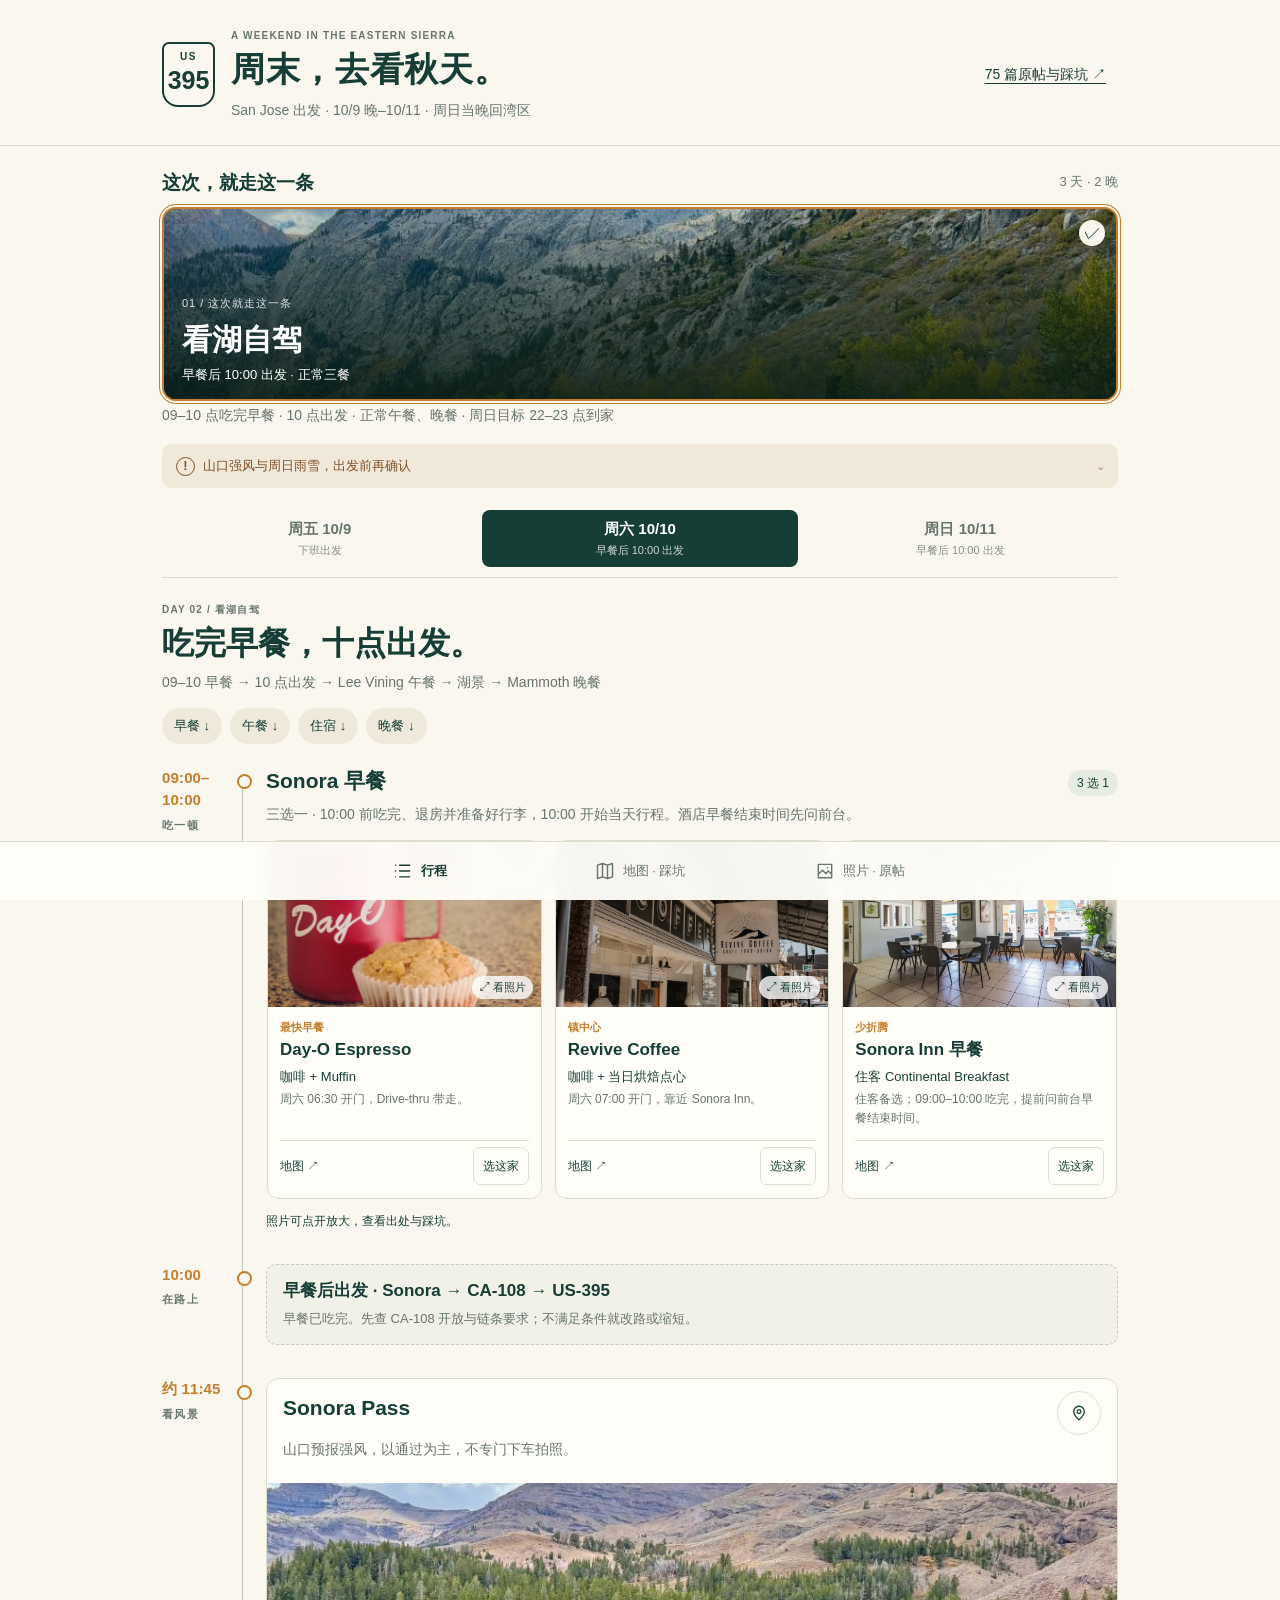
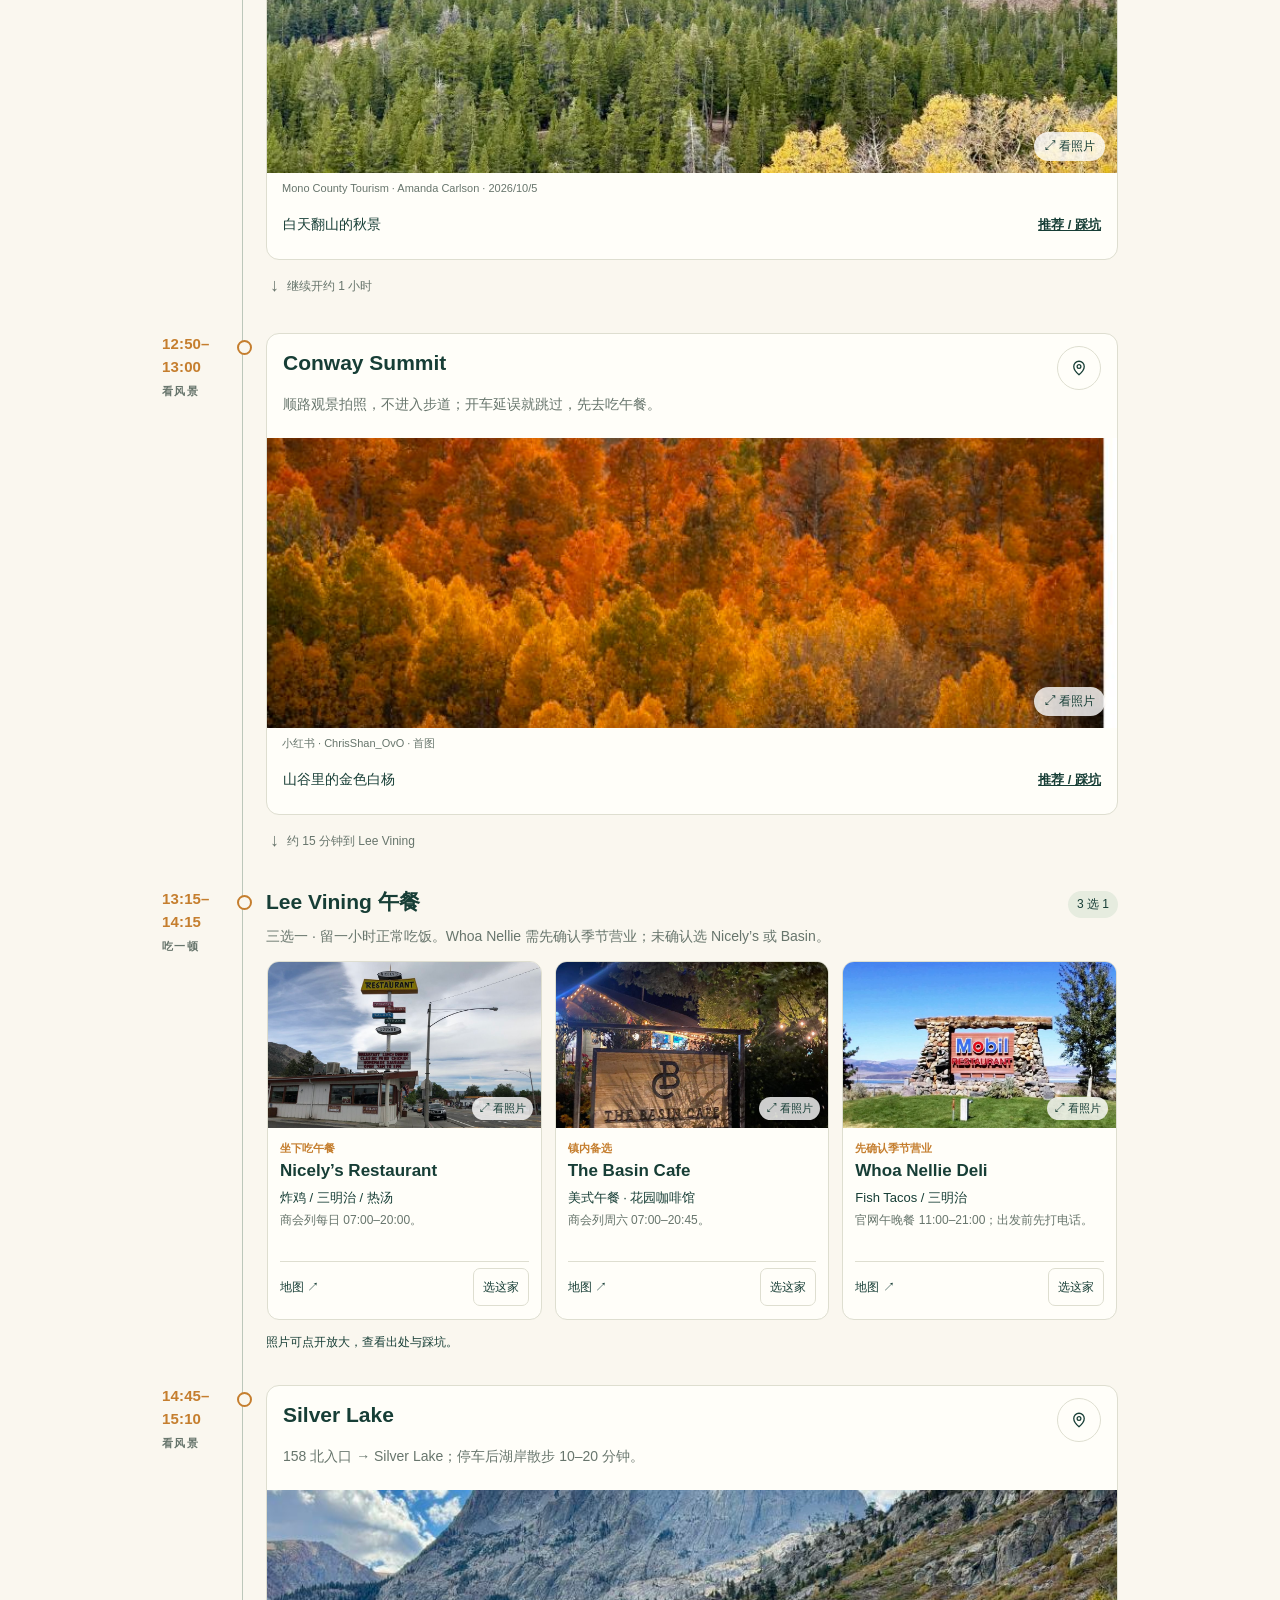
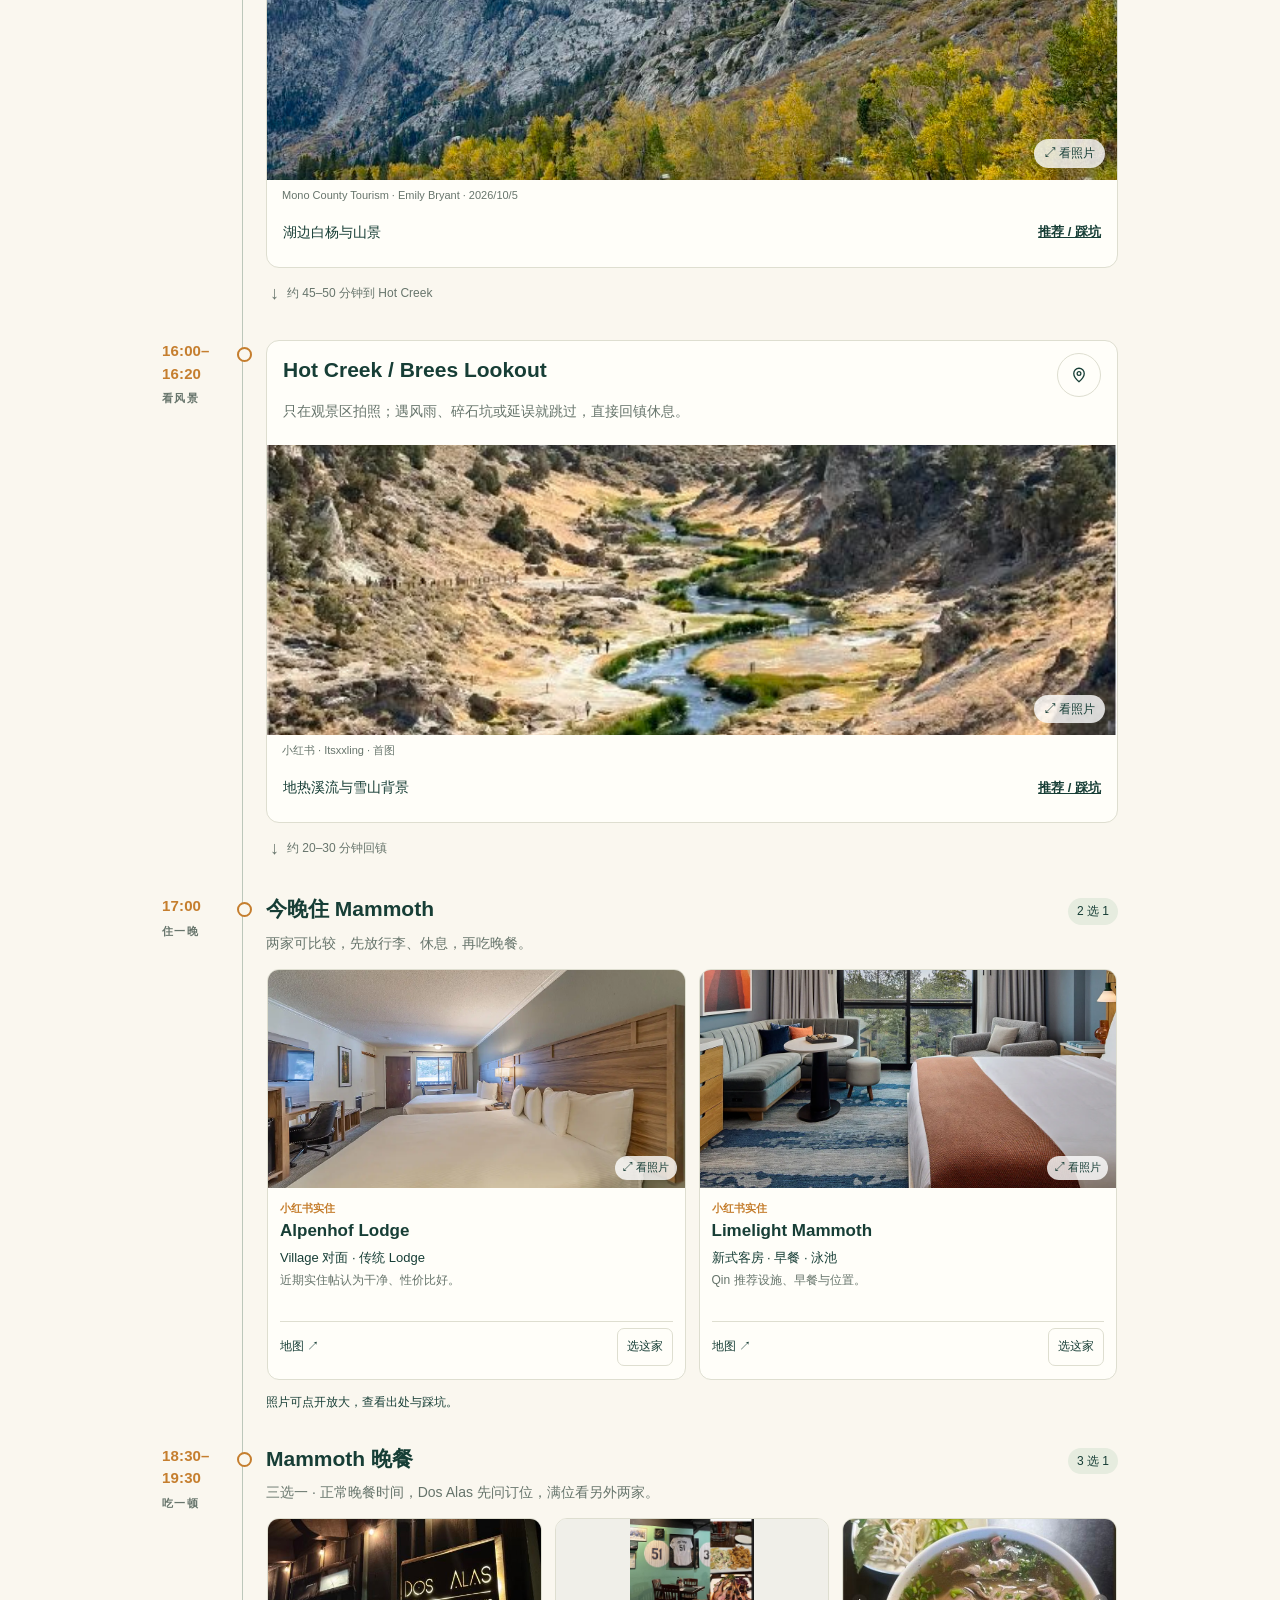
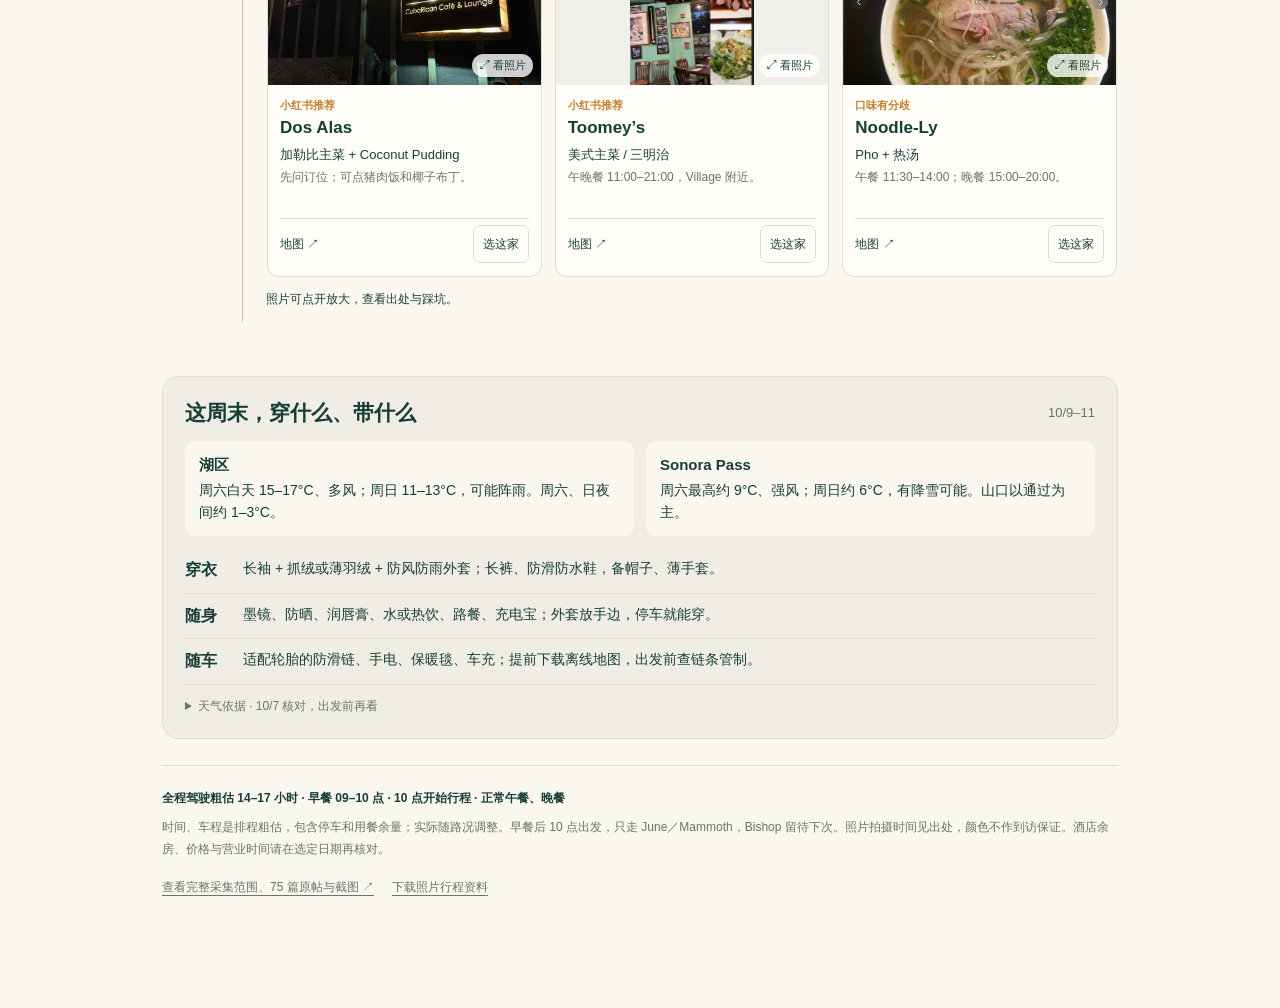
==== index.html @ f2528ce7 "Schedule breakfast before 10 and restore normal lunch and dinner stops" ====
<!doctype html>
<html lang="zh-CN">
<head>
  <meta charset="utf-8">
  <meta name="viewport" content="width=device-width,initial-scale=1,viewport-fit=cover">
  <meta name="theme-color" content="#183e37">
  <meta name="description" content="San Jose 出发的 395 秋日照片路书。三天观景自驾路线，按时间看景点，每餐三个选项，每晚多个酒店，附小红书与官网照片出处。">
  <title>395 秋日路书 · 照片行程</title>
  <link rel="stylesheet" href="mobile.css">
  <script src="guide-data.js" defer></script>
  <script src="mobile.js" defer></script>
</head>
<body>
  <header class="mast"><div class="container mast-inner">
    <div class="brandmark" aria-hidden="true"><span>US</span>395</div>
    <div><p class="eyebrow">A WEEKEND IN THE EASTERN SIERRA</p><h1>周末，去看秋天。</h1><p class="trip-meta">San Jose 出发 · 10/9 晚–10/11 · 周日当晚回湾区</p></div>
    <a class="desktop-source" href="archive.html#sources">75 篇原帖与踩坑 ↗</a>
  </div></header>
  <main class="container">
    <section class="route-section" aria-labelledby="route-heading">
      <div class="section-cap"><h2 id="route-heading">这次，就走这一条</h2><span>3 天 · 2 晚</span></div>
      <div id="routes" class="route-picks"></div>
      <p class="event-note">09–10 点吃完早餐 · 10 点出发 · 正常午餐、晚餐 · 周日目标 22–23 点到家</p>
      <details class="weather"><summary><span>山口强风与周日雨雪，出发前再确认</span><span class="chevron" aria-hidden="true">⌄</span></summary><div class="weather-detail"><p>本页按 10/7 的核对结果排程。周五晚先睡 Sonora；周六白天翻 CA‑108；周日早餐后 10:00 出发，湖边短停后约 11:00 向北返程；天气变差就省略湖景，提前向北走。若封路或链条条件不适合轿车，改路或缩短高处行程。</p><div class="linkrow"><a href="https://quickmap.dot.ca.gov/" target="_blank" rel="noopener">Caltrans 路况 ↗</a><a href="https://forecast.weather.gov/MapClick.php?lat=37.6473&lon=-118.9625" target="_blank" rel="noopener">NWS 天气 ↗</a><a href="archive.html#conditions">全部核对依据</a></div></div></details>
    </section>
    <nav class="day-tabs" aria-label="按天查看行程" id="days"></nav>
    <section aria-labelledby="day-title" class="day-intro"><p class="eyebrow" id="day-kicker"></p><h2 id="day-title"></h2><p id="day-summary"></p><div id="jump-links" class="jump-links"></div></section>
    <div id="timeline" class="timeline"></div>
    <section class="packing-card" aria-labelledby="packing-title">
      <div class="section-cap"><h2 id="packing-title">这周末，穿什么、带什么</h2><span>10/9–11</span></div>
      <div class="packing-weather">
        <p><strong>湖区</strong> 周六白天 15–17°C、多风；周日 11–13°C，可能阵雨。周六、日夜间约 1–3°C。</p>
        <p><strong>Sonora Pass</strong> 周六最高约 9°C、强风；周日约 6°C，有降雪可能。山口以通过为主。</p>
      </div>
      <dl class="packing-list">
        <div><dt>穿衣</dt><dd>长袖 + 抓绒或薄羽绒 + 防风防雨外套；长裤、防滑防水鞋，备帽子、薄手套。</dd></div>
        <div><dt>随身</dt><dd>墨镜、防晒、润唇膏、水或热饮、路餐、充电宝；外套放手边，停车就能穿。</dd></div>
        <div><dt>随车</dt><dd>适配轮胎的防滑链、手电、保暖毯、车充；提前下载离线地图，出发前查链条管制。</dd></div>
      </dl>
      <details class="packing-sources"><summary>天气依据 · 10/7 核对，出发前再看</summary><div class="linkrow"><a href="https://forecast.weather.gov/MapClick.php?lat=37.7800&amp;lon=-119.0760" target="_blank" rel="noopener">June Lake ↗</a><a href="https://forecast.weather.gov/MapClick.php?lat=37.6473&amp;lon=-118.9625" target="_blank" rel="noopener">Mammoth ↗</a><a href="https://forecast.weather.gov/MapClick.php?lat=37.5890&amp;lon=-118.8540" target="_blank" rel="noopener">Convict Lake ↗</a><a href="https://forecast.weather.gov/MapClick.php?lat=38.3280&amp;lon=-119.6360" target="_blank" rel="noopener">Sonora Pass ↗</a><a href="https://dot.ca.gov/travel/winter-driving-tips" target="_blank" rel="noopener">Caltrans 随车物品 ↗</a></div><p>依据 NWS 地点预报；气温为白天最高／夜间最低，湖区范围覆盖 June Lake、Mammoth 与 Convict。建议按防风、防雨、分层保暖准备；本卡不会自动更新天气。</p></details>
    </section>
    <footer class="page-footer"><p id="drive-estimate"></p><p>时间、车程是排程粗估，包含停车和用餐余量；实际随路况调整。早餐后 10 点出发，只走 June／Mammoth，Bishop 留待下次。照片拍摄时间见出处，颜色不作到访保证。酒店余房、价格与营业时间请在选定日期再核对。</p><a href="archive.html#sources">查看完整采集范围、75 篇原帖与截图 ↗</a><a href="照片行程资料.json" download>下载照片行程资料</a></footer>
  </main>
  <nav class="bottom-nav" aria-label="快捷导航"><button id="back-to-plan" class="current"><svg viewBox="0 0 24 24" aria-hidden="true"><path d="M8 5h12M8 12h12M8 19h12M3 5h.1M3 12h.1M3 19h.1"/></svg>行程</button><a href="archive.html#places"><svg viewBox="0 0 24 24" aria-hidden="true"><path d="m3 5 6-2 6 2 6-2v16l-6 2-6-2-6 2V5zm6-2v16m6-14v16"/></svg>地图 · 踩坑</a><a href="archive.html#sources"><svg viewBox="0 0 24 24" aria-hidden="true"><path d="M4 4h16v16H4zm0 12 5-5 4 4 3-3 4 4M15 8h.1"/></svg>照片 · 原帖</a></nav>
  <dialog id="detail-dialog" aria-labelledby="detail-title"><div class="dialog-head"><h2 id="detail-title"></h2><button class="dialog-close" aria-label="关闭详情" data-close>×</button></div><div id="detail-body"></div></dialog>
  <noscript><p class="container">请启用 JavaScript 查看交互行程，或打开 <a href="395攻略与采集说明.md">完整路书</a>。</p></noscript>
</body></html>
---- mobile.css ----
:root{--paper:#faf7ef;--ink:#173e36;--muted:#67756c;--line:#deded0;--gold:#c57e2e;--soft:#eee9db;--white:#fffef9;--warn:#80502a;--sans:-apple-system,BlinkMacSystemFont,"PingFang SC","Microsoft YaHei",sans-serif;--serif:"Songti SC","Noto Serif SC",Georgia,serif}
*{box-sizing:border-box}html{scroll-behavior:smooth;scroll-padding-top:86px}body{margin:0;background:var(--paper);color:var(--ink);font:16px/1.55 var(--sans);padding-bottom:calc(74px + env(safe-area-inset-bottom));-webkit-tap-highlight-color:transparent}button,a,input{touch-action:manipulation}button{font:inherit;color:inherit;cursor:pointer}a{color:inherit;text-underline-offset:4px}button:focus-visible,a:focus-visible,summary:focus-visible{outline:3px solid var(--gold);outline-offset:4px}button{min-height:44px}img{max-width:100%;display:block}h1,h2,h3,p{margin:0}h1,h2,h3{font-weight:650;line-height:1.35}a,button{overflow-wrap:anywhere}.container{max-width:1000px;margin:auto;padding-inline:22px}.mast{padding:28px 0 23px;border-bottom:1px solid var(--line)}.mast-inner{display:flex;align-items:center;gap:16px}.brandmark{flex:none;width:53px;border:2px solid var(--ink);border-radius:7px 7px 16px 16px;text-align:center;font-size:25px;font-weight:800;line-height:1.2;padding:7px 3px 10px}.brandmark span{display:block;font-size:10px;letter-spacing:.16em;margin-bottom:2px}.eyebrow{font-size:10px;letter-spacing:.12em;font-weight:700;color:var(--muted);line-height:1.5}h1{font-family:var(--serif);font-size:34px;letter-spacing:.02em;margin:4px 0 7px}.trip-meta{font-size:14px;color:var(--muted)}.desktop-source{margin-left:auto;font-size:14px;padding:12px;white-space:nowrap}.route-section{padding-top:24px}.section-cap{display:flex;align-items:center;justify-content:space-between;gap:12px;margin-bottom:12px}.section-cap h2{font-size:19px}.section-cap span{color:var(--muted);font-size:13px}.route-picks{display:grid;grid-template-columns:1fr;gap:14px}.route-pick{position:relative;display:block;overflow:hidden;width:100%;padding:0;border:2px solid transparent;border-radius:14px;background:var(--ink);text-align:left;color:white;isolation:isolate}.route-pick[aria-pressed=true]{border-color:var(--gold);box-shadow:0 0 0 2px var(--paper),0 0 0 3px var(--gold)}.route-pick img{width:100%;height:174px;object-fit:cover;opacity:.82;transition:transform .25s}.route-pick:after{content:"";position:absolute;inset:0;background:linear-gradient(transparent 5%,#091c135c 35%,#091c13dc);z-index:-1}.route-pick img{position:relative;z-index:-2}.route-copy{position:absolute;left:18px;right:15px;bottom:14px}.route-copy .route-num{font-size:11px;letter-spacing:.09em;opacity:.85}.route-copy strong{font-family:var(--serif);display:block;font-size:26px;margin:2px 0}.route-copy small{font-size:13px;display:block}.route-check{position:absolute;top:11px;right:11px;width:26px;height:26px;background:var(--paper);color:var(--ink);border-radius:50%;font-size:17px;text-align:center;line-height:26px;opacity:0}.route-pick[aria-pressed=true] .route-check{opacity:1}.weather{margin:17px 0 12px;background:#f0e9da;border-radius:9px;font-size:13px;color:var(--warn)}.weather summary{display:flex;justify-content:space-between;align-items:center;min-height:44px;padding:10px 14px;gap:12px;cursor:pointer;list-style:none}.weather summary::-webkit-details-marker{display:none}.weather summary>span:first-child:before{content:"!";display:inline-block;border:1px solid currentColor;border-radius:50%;width:17px;height:17px;text-align:center;line-height:16px;margin-right:8px;font-weight:800}.weather-detail{padding:0 14px 14px}.weather-detail p{font-size:14px;margin:5px 0 12px}.linkrow{display:flex;gap:8px;flex-wrap:wrap}.linkrow a{display:inline-flex;align-items:center;min-height:44px;border:1px solid var(--line);border-radius:7px;padding:7px 12px;text-decoration:none;background:var(--white);font-size:14px}.day-tabs{position:sticky;top:0;z-index:5;display:grid;grid-template-columns:repeat(3,1fr);gap:5px;padding:10px 0;background:var(--paper);border-bottom:1px solid var(--line)}.day-tab{border:0;border-radius:8px;padding:8px 4px;background:transparent;color:var(--muted);text-align:center;min-height:57px;line-height:1.35;font-size:14px}.day-tab strong{display:block;font-size:15px}.day-tab[aria-pressed=true]{background:var(--ink);color:white}.day-tab small{font-size:11px;display:block;margin-top:3px;opacity:.78}.day-intro{padding:24px 0 23px}.day-intro h2{font-family:var(--serif);font-size:28px;margin:5px 0 7px}.day-intro>p:last-of-type{font-size:14px;color:var(--muted)}.jump-links{display:flex;gap:8px;flex-wrap:wrap;margin-top:14px}.jump-links a{font-size:13px;display:flex;align-items:center;min-height:36px;padding:5px 12px;text-decoration:none;background:var(--soft);border-radius:20px}.timeline{position:relative;padding-left:24px}.timeline:before{content:"";position:absolute;top:8px;bottom:20px;left:5px;border-left:1px solid #bcc7ba}.event{position:relative;padding-bottom:33px;scroll-margin-top:82px;min-width:0}.event:before{content:"";position:absolute;left:-24px;top:7px;width:11px;height:11px;background:var(--paper);border:2px solid var(--gold);border-radius:50%}.time{font-size:15px;font-weight:750;letter-spacing:.01em;color:var(--gold);font-variant-numeric:tabular-nums;margin-bottom:7px}.time .category{font-size:11px;letter-spacing:.12em;color:var(--muted);font-weight:600;margin-left:10px}.event h3{font-size:21px;margin-bottom:5px}.event-note{font-size:14px;color:var(--muted);margin:4px 0 12px}.stop-card{background:var(--white);border-radius:13px;border:1px solid var(--line);overflow:hidden}.stop-top{padding:15px 16px 10px}.place-line{display:flex;justify-content:space-between;align-items:flex-start;gap:10px}.place-line h3{flex:1;min-width:0;margin:0}.nav-pin{display:inline-flex;align-items:center;justify-content:center;width:44px;height:44px;flex:none;border:1px solid var(--line);border-radius:50%;text-decoration:none;margin-top:-3px}.nav-pin svg{width:18px;height:18px;fill:none;stroke:var(--ink);stroke-width:1.7}.stop-photo{width:100%;background:#e1e8de;position:relative;border:0;padding:0;display:block}.stop-photo img{width:100%;height:290px;object-fit:cover}.photo-zoom{position:absolute;right:12px;bottom:12px;display:flex;align-items:center;gap:5px;border-radius:30px;background:#fffc;padding:5px 10px;font-size:12px;color:var(--ink)}.photo-credit{font-size:11px;color:var(--muted);padding:7px 15px;line-height:1.5}.stop-bottom{padding:0 16px 12px;display:flex;justify-content:space-between;align-items:center;gap:10px}.stop-bottom p{font-size:14px;min-width:0;flex:1}.detail-button{border:0;background:transparent;font-size:13px;font-weight:600;text-decoration:underline;white-space:nowrap;padding:4px 0;min-height:44px}.drive-next{display:flex;align-items:center;gap:8px;margin-top:12px;font-size:12px;color:var(--muted);padding-left:4px}.drive-next:before{content:"↓";font-size:18px}.group-heading{display:flex;align-items:flex-start;justify-content:space-between;gap:8px}.count-label{font-size:12px;background:#e6ecdf;border-radius:20px;white-space:nowrap;padding:4px 9px;margin-top:3px}.option-rail{display:grid;grid-template-columns:repeat(3,minmax(0,1fr));gap:13px;padding:2px 1px 5px}.option-card{min-width:0;position:relative;border:1px solid var(--line);border-radius:12px;overflow:hidden;background:var(--white)}.hotel-rail{grid-template-columns:repeat(2,minmax(0,1fr))}.option-card.chosen{border-color:var(--ink);box-shadow:0 0 0 1px var(--ink)}.option-photo{display:block;width:100%;border:0;padding:0;background:#f0efe9;position:relative}.option-photo img{width:100%;height:166px;object-fit:cover}.option-photo.collage img{object-fit:contain}.option-photo .photo-zoom{right:8px;bottom:8px;padding:3px 7px;font-size:11px}.option-inside{padding:12px}.option-inside .tag{font-size:11px;font-weight:650;color:var(--gold);margin-bottom:3px}.option-inside h4{font-size:17px;line-height:1.35;margin:0 0 5px}.option-inside .dish{font-size:13px;margin-bottom:3px;line-height:1.55}.option-inside .hint{font-size:12px;color:var(--muted);line-height:1.55;min-height:37px}.option-actions{display:flex;align-items:center;justify-content:space-between;gap:8px;margin-top:10px;border-top:1px solid var(--line);padding-top:5px}.option-actions a{font-size:12px;display:inline-flex;align-items:center;min-height:40px;text-decoration:none}.choose{min-height:38px;font-size:12px;padding:5px 9px;border:1px solid var(--line);border-radius:7px;background:transparent;white-space:nowrap}.choose[aria-pressed=true]{color:var(--white);background:var(--ink);border-color:var(--ink)}.selection-line{color:var(--ink);font-size:12px;margin-top:8px;min-height:19px}.swipe-hint{display:none}.drive-event{padding:15px 16px;border:1px dashed #c4ccbd;border-radius:10px;background:#f2f1e8}.drive-event h3{font-size:17px;margin:0 0 6px}.drive-event p{font-size:13px;color:var(--muted)}.destination-preview{width:100%;margin-top:12px;position:relative;padding:0;border:0;background:none;text-align:left}.destination-preview img{width:100%;height:190px;object-fit:cover;border-radius:8px}.destination-preview small{display:block;margin-top:6px;font-size:11px;color:var(--muted)}.page-footer{border-top:1px solid var(--line);padding:22px 0 28px;color:var(--muted);font-size:12px;line-height:1.8}.page-footer p:first-child{font-weight:700;color:var(--ink);margin-bottom:8px}.page-footer p{margin-bottom:10px}.page-footer a{display:inline-block;margin-right:18px;padding:6px 0;min-height:32px}.bottom-nav{position:fixed;left:0;right:0;bottom:0;z-index:8;display:flex;justify-content:center;background:#fffef9f5;border-top:1px solid var(--line);padding:8px 12px calc(7px + env(safe-area-inset-bottom));backdrop-filter:blur(14px)}.bottom-nav a,.bottom-nav button{display:flex;flex-direction:column;gap:3px;align-items:center;justify-content:center;max-width:220px;flex:1;color:var(--muted);text-decoration:none;border:0;background:none;font-size:11px;min-height:44px}.bottom-nav svg{width:20px;height:20px;fill:none;stroke:currentColor;stroke-width:1.7;stroke-linecap:round;stroke-linejoin:round}.bottom-nav .current{color:var(--ink);font-weight:700}.page-footer{padding-bottom:30px}dialog{color:var(--ink);background:var(--white);border:0;border-radius:16px;padding:0;width:min(760px,calc(100% - 30px));max-height:90dvh;box-shadow:0 20px 90px #102a3470}dialog::backdrop{background:#10251de0;backdrop-filter:blur(3px)}.dialog-head{position:sticky;top:0;z-index:2;display:flex;align-items:center;justify-content:space-between;background:var(--white);padding:10px 16px;border-bottom:1px solid var(--line);gap:12px}.dialog-head h2{font-size:18px;flex:1;min-width:0}.dialog-close{font-size:27px;line-height:1;width:44px;border:0;background:var(--soft);border-radius:50%;flex:none}.detail-image{width:100%;max-height:48dvh;object-fit:contain;background:#152c24}.detail-text{padding:18px}.detail-text .credit{font-size:12px;color:var(--muted);line-height:1.6;margin-bottom:12px}.detail-text .credit a{display:inline-block;padding:6px 0}.detail-text p{font-size:14px;margin-bottom:14px}.detail-text b{display:block;color:var(--ink);margin-bottom:4px}.detail-text .pitfall b{color:var(--warn)}.detail-text details{margin-top:15px;border-top:1px solid var(--line);padding-top:12px}.detail-text summary{cursor:pointer;font-size:14px;padding:8px 0}.source-note{font-size:12px!important;color:var(--muted)}.media-tabs{display:flex;gap:8px;padding:10px 16px}.media-tabs button{border:1px solid var(--line);border-radius:20px;font-size:13px;background:transparent;padding:7px 13px}.media-tabs button[aria-pressed=true]{background:var(--ink);color:white}.source-link{display:block;padding:10px 0;font-size:13px}.saved-toast{position:fixed;z-index:20;bottom:90px;left:50%;transform:translateX(-50%);background:var(--ink);color:white;border-radius:24px;padding:10px 20px;font-size:13px;white-space:nowrap}.empty{padding:25px;text-align:center}
@media(min-width:850px){.timeline{padding-left:104px}.timeline:before{left:80px}.event:before{left:-29px}.time{position:absolute;left:-104px;top:0;width:70px;line-height:1.5}.time .category{display:block;margin:5px 0 0}.route-pick img{height:190px}.route-copy strong{font-size:30px}.day-intro h2{font-size:32px}.hotel-rail .option-photo img{height:218px}.option-card .hint{min-height:40px}.bottom-nav{padding-block:7px}.bottom-nav a,.bottom-nav button{flex-direction:row;font-size:13px;gap:8px}}
@media(max-width:600px){.container{padding-inline:17px}.mast{padding:20px 0 17px}.mast-inner{gap:12px}.brandmark{width:44px;font-size:21px;padding:6px 3px 8px}.brandmark span{font-size:9px}h1{font-size:27px;margin:3px 0 6px}.eyebrow{font-size:9px}.trip-meta{font-size:12px}.desktop-source{display:none}.route-section{padding-top:19px}.section-cap h2{font-size:17px}.route-picks{gap:10px}.route-pick{border-radius:11px}.route-pick img{height:144px}.route-copy{left:11px;right:8px;bottom:10px}.route-copy strong{font-size:23px;margin:2px 0 3px}.route-copy small{font-size:10px;line-height:1.5}.route-copy .route-num{font-size:10px}.route-check{width:23px;height:23px;line-height:23px;font-size:15px;right:8px;top:8px}.weather{font-size:12px;margin:14px 0 6px}.weather summary{padding:9px 10px}.day-tabs{padding:9px 0}.day-tab{font-size:13px;min-height:54px}.day-intro{padding:21px 0 20px}.day-intro h2{font-size:25px}.day-intro>p:last-of-type{font-size:12px}.jump-links a{font-size:12px;min-height:35px;padding:5px 11px}.timeline{padding-left:19px}.timeline:before{left:3px}.event{padding-bottom:29px}.event:before{left:-20px;width:9px;height:9px;top:8px}.time{font-size:15px;margin-bottom:8px}.time .category{font-size:10px}.event h3{font-size:19px}.event-note{font-size:12px;margin-bottom:12px}.stop-top{padding:14px 13px 9px}.nav-pin{width:38px;height:38px;min-height:44px;border-radius:8px;border:0;margin-top:-5px}.stop-photo img{height:216px}.stop-bottom{padding:0 13px 9px}.stop-bottom p{font-size:13px}.photo-credit{padding:7px 13px;font-size:10px}.detail-button{font-size:12px}.option-rail,.hotel-rail{display:flex;gap:12px;overflow-x:auto;overscroll-behavior-x:contain;scroll-snap-type:x mandatory;padding:2px 2px 8px;scrollbar-width:thin;scrollbar-color:#c8cbbb transparent}.option-card{flex:0 0 78%;max-width:278px;scroll-snap-align:start}.option-photo img,.hotel-rail .option-photo img{height:158px}.option-inside{padding:12px}.option-inside h4{font-size:17px}.option-inside .hint{min-height:37px}.option-rail::-webkit-scrollbar{height:3px}.option-rail::-webkit-scrollbar-thumb{background:#c8cbbb;border-radius:4px}.swipe-hint{display:inline;font-size:10px;font-weight:400;color:var(--muted);white-space:nowrap;margin-left:5px}.count-label{font-size:11px;padding:4px 8px}.group-heading{display:block}.group-heading h3{display:inline;margin-right:6px}.group-heading .count-label{display:inline-block;vertical-align:middle;margin:0}.selection-line{font-size:11px}.drive-event{padding:12px}.drive-event h3{font-size:16px}.drive-event p{font-size:12px}.destination-preview img{height:180px}.page-footer{font-size:11px}dialog{width:calc(100% - 18px);max-height:92dvh;border-radius:12px}.dialog-head{padding:9px 12px}.dialog-head h2{font-size:17px}.detail-text{padding:16px}.detail-image{max-height:43dvh}.detail-text p{font-size:14px}}
@media(max-width:350px){.container{padding-inline:12px}h1{font-size:24px}.trip-meta{font-size:11px}.eyebrow{font-size:8px}.route-copy strong{font-size:21px}.route-copy small{font-size:9px}.route-pick img{height:135px}.stop-photo img{height:190px}.option-card{flex-basis:86%}.day-intro h2{font-size:23px}.group-heading h3{font-size:18px}.count-label{font-size:10px}.weather summary>span:first-child:before{display:none}}
body.modal-open{overflow:hidden}dialog{max-height:90vh;max-height:90dvh}.detail-image{height:48vh;height:48dvh}.route-pick[aria-pressed=false] .route-check{visibility:hidden}
.event{scroll-margin-top:0}
@media(max-width:600px){dialog{max-height:92vh;max-height:92dvh}.detail-image{height:43vh;height:43dvh}}
@media(prefers-reduced-motion:reduce){html{scroll-behavior:auto}*,*:before,*:after{transition:none!important}}
@media print{body{padding-bottom:0}.bottom-nav,.route-picks,.day-tabs,.jump-links,.weather,dialog,.choose{display:none}.event{break-inside:avoid}.option-rail{display:grid!important}.timeline{padding-left:22px}.time{position:static;width:auto}.stop-photo img{height:180px}.option-card{max-width:none}.mast{padding-top:0}}

.packing-card{margin:34px 0 26px;padding:22px;border:1px solid var(--line);border-radius:16px;background:#f0eee4}.packing-card .section-cap{margin:0 0 14px}.packing-card h2{font-size:21px}.packing-weather{display:grid;grid-template-columns:1fr 1fr;gap:12px}.packing-weather p{margin:0;padding:12px 14px;background:var(--paper);border-radius:10px;font-size:14px}.packing-weather strong{display:block;color:var(--ink);font-size:15px;margin-bottom:4px}.packing-list{margin:12px 0 0}.packing-list>div{display:grid;grid-template-columns:48px 1fr;gap:10px;padding:10px 0;border-bottom:1px solid var(--line)}.packing-list dt{font-weight:700}.packing-list dd{margin:0;font-size:14px}.packing-sources{margin-top:12px;color:var(--muted);font-size:12px}.packing-sources summary{cursor:pointer}.packing-sources p{margin:10px 0 0}.packing-sources .linkrow{margin-top:12px}@media(max-width:600px){.packing-card{padding:17px}.packing-card h2{font-size:18px}.packing-weather{grid-template-columns:1fr;gap:8px}.packing-weather p{font-size:13px}.packing-list dd{font-size:13px}}
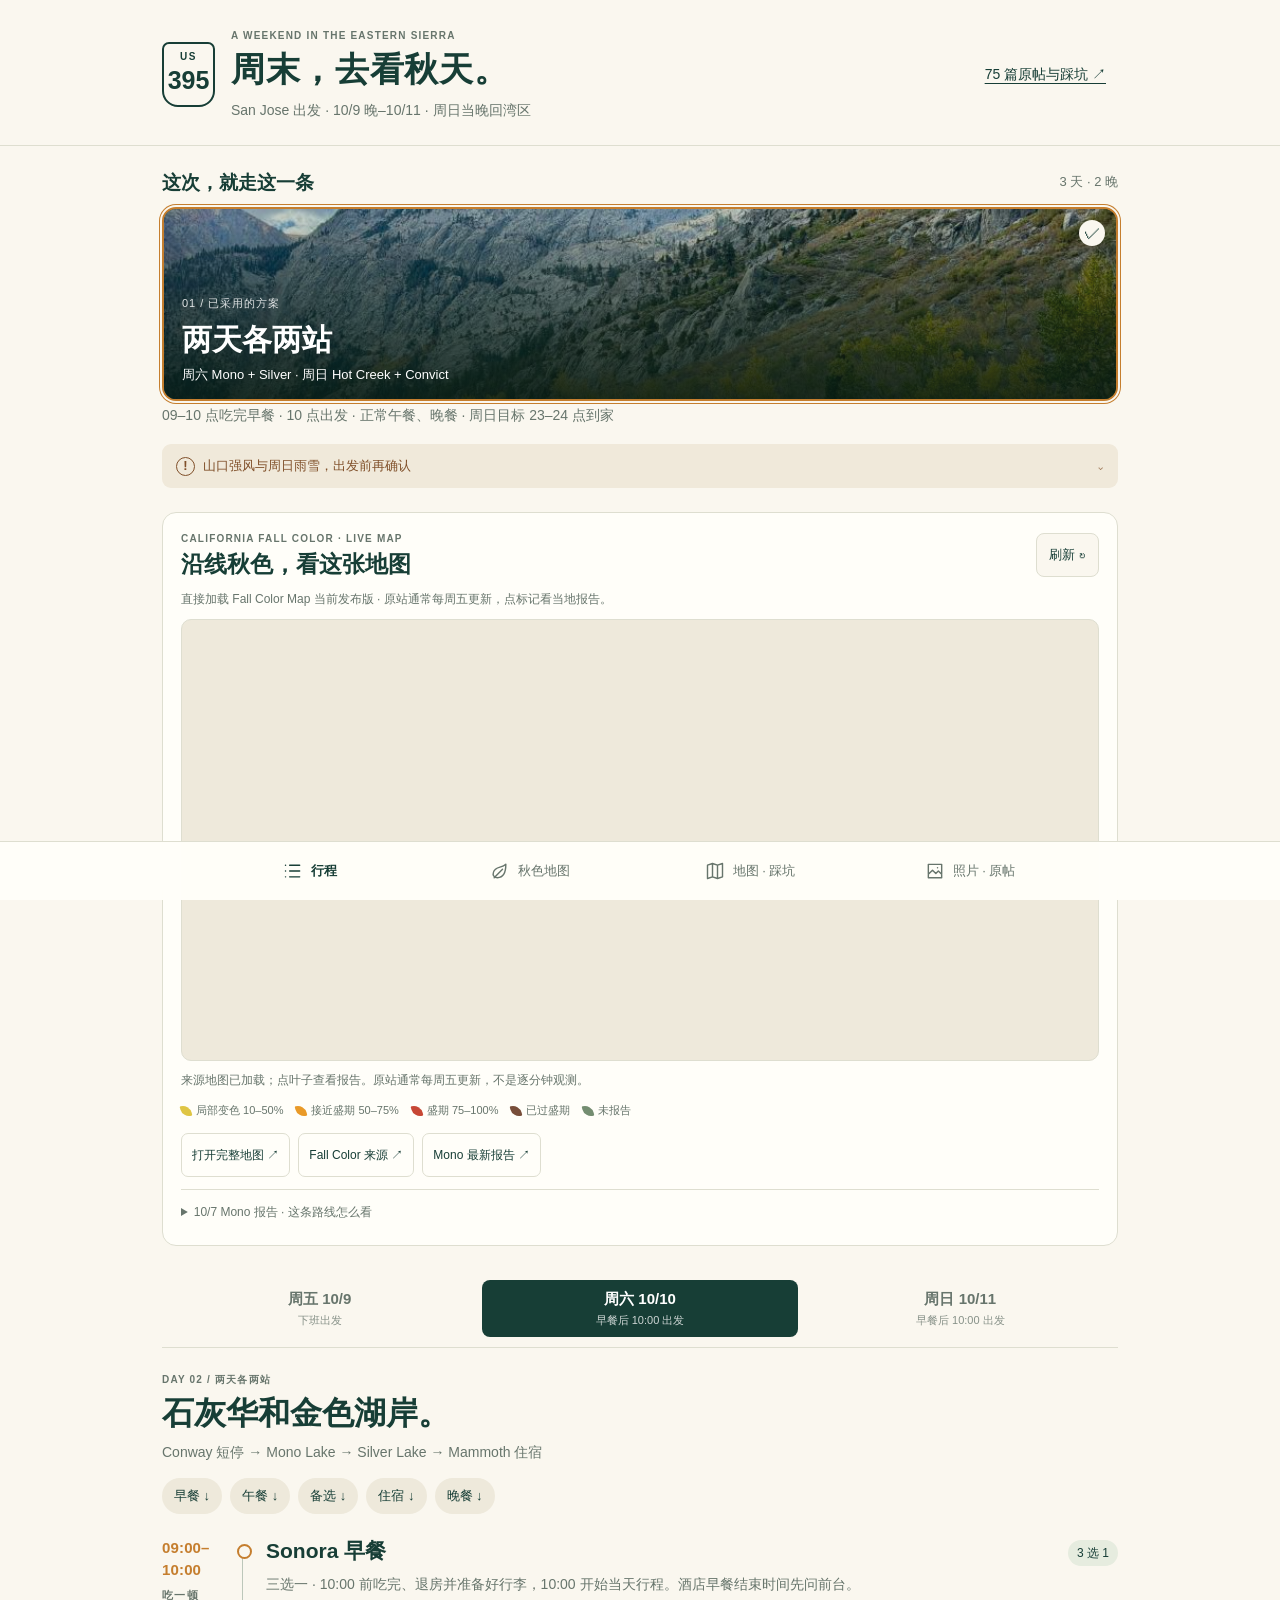
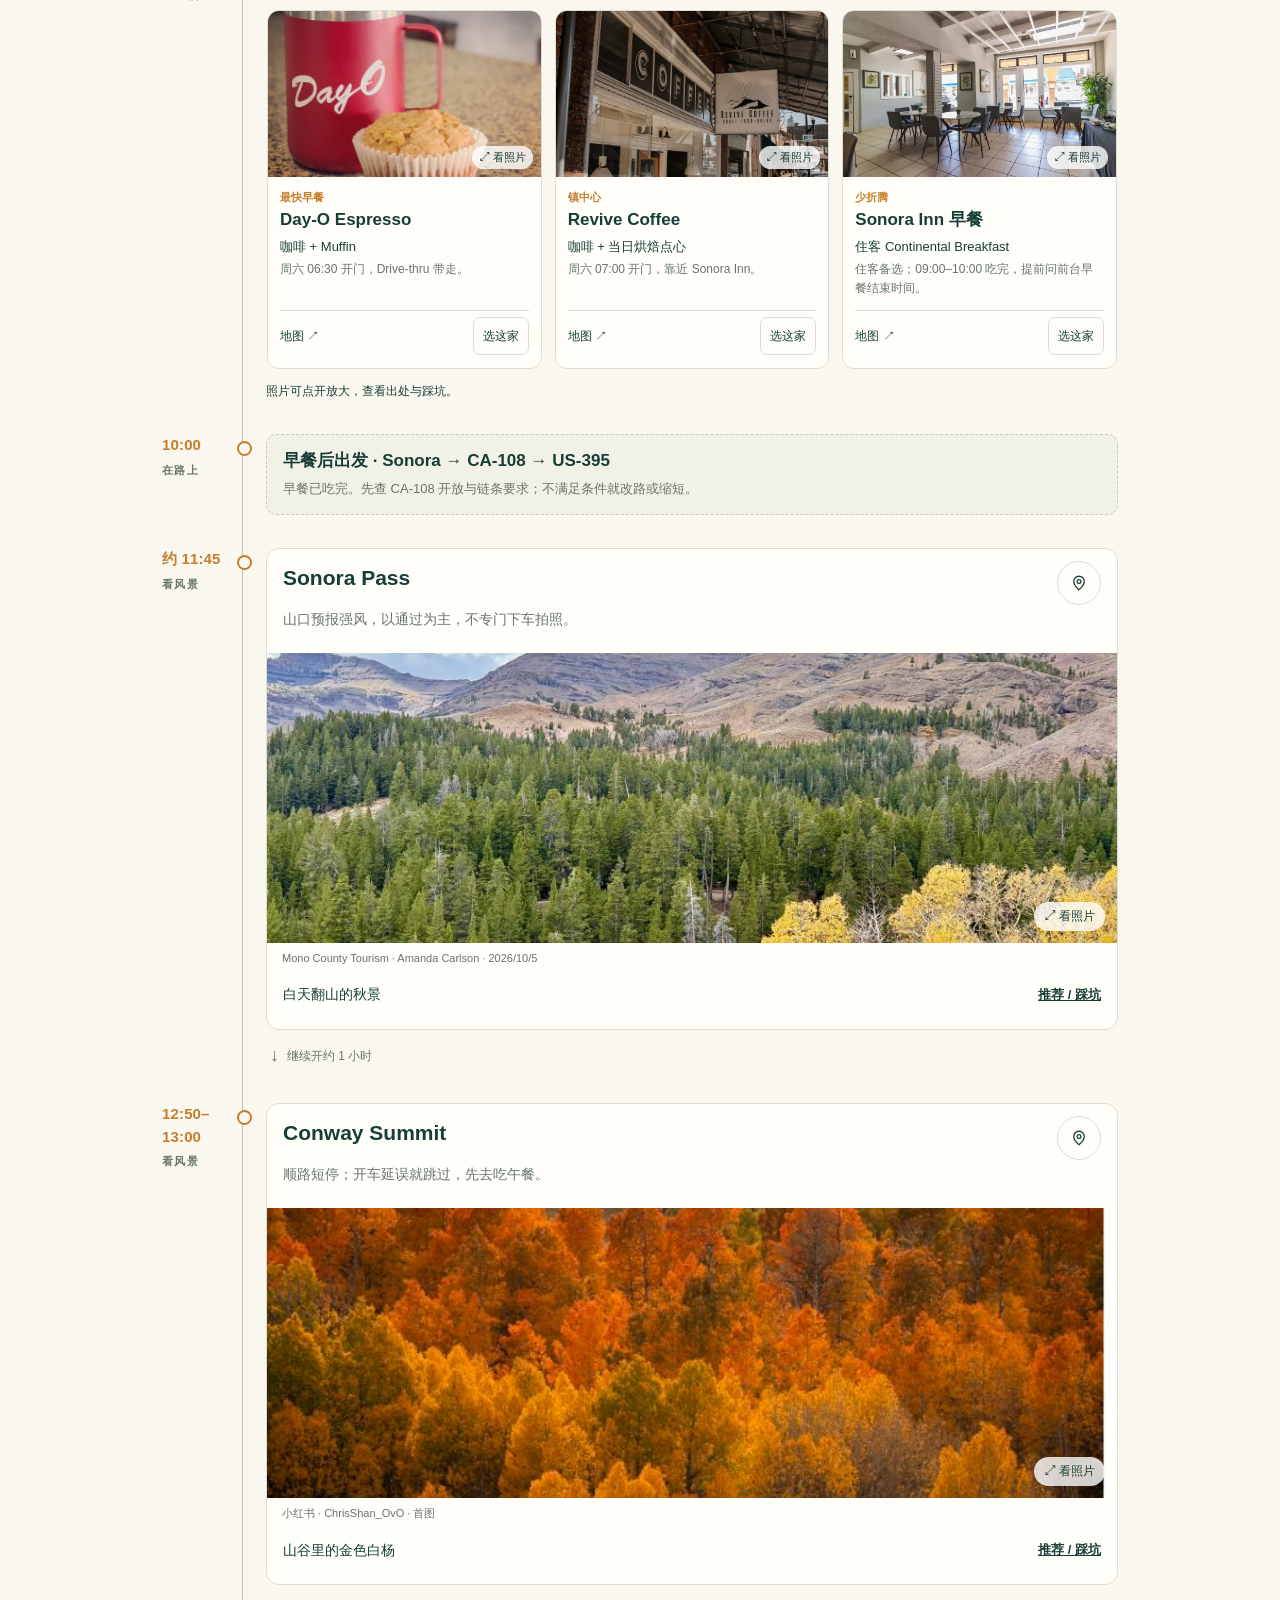
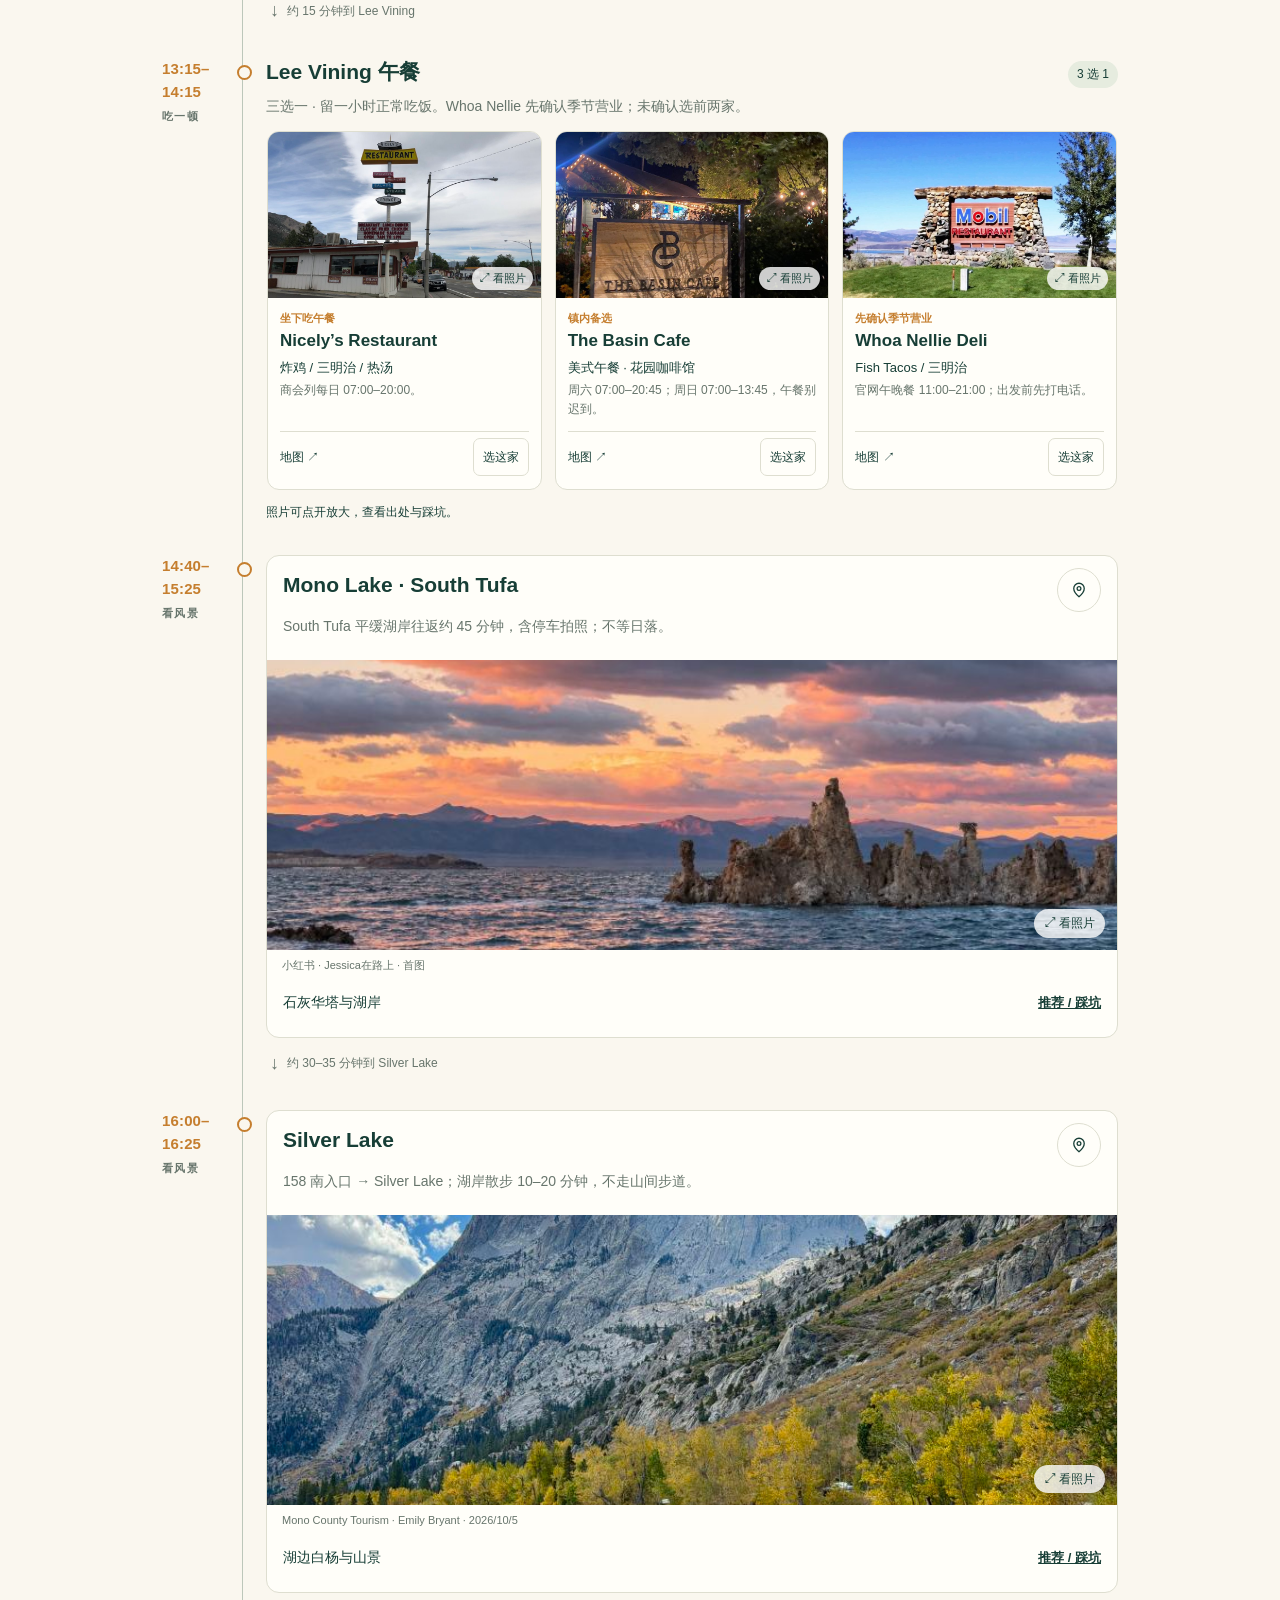
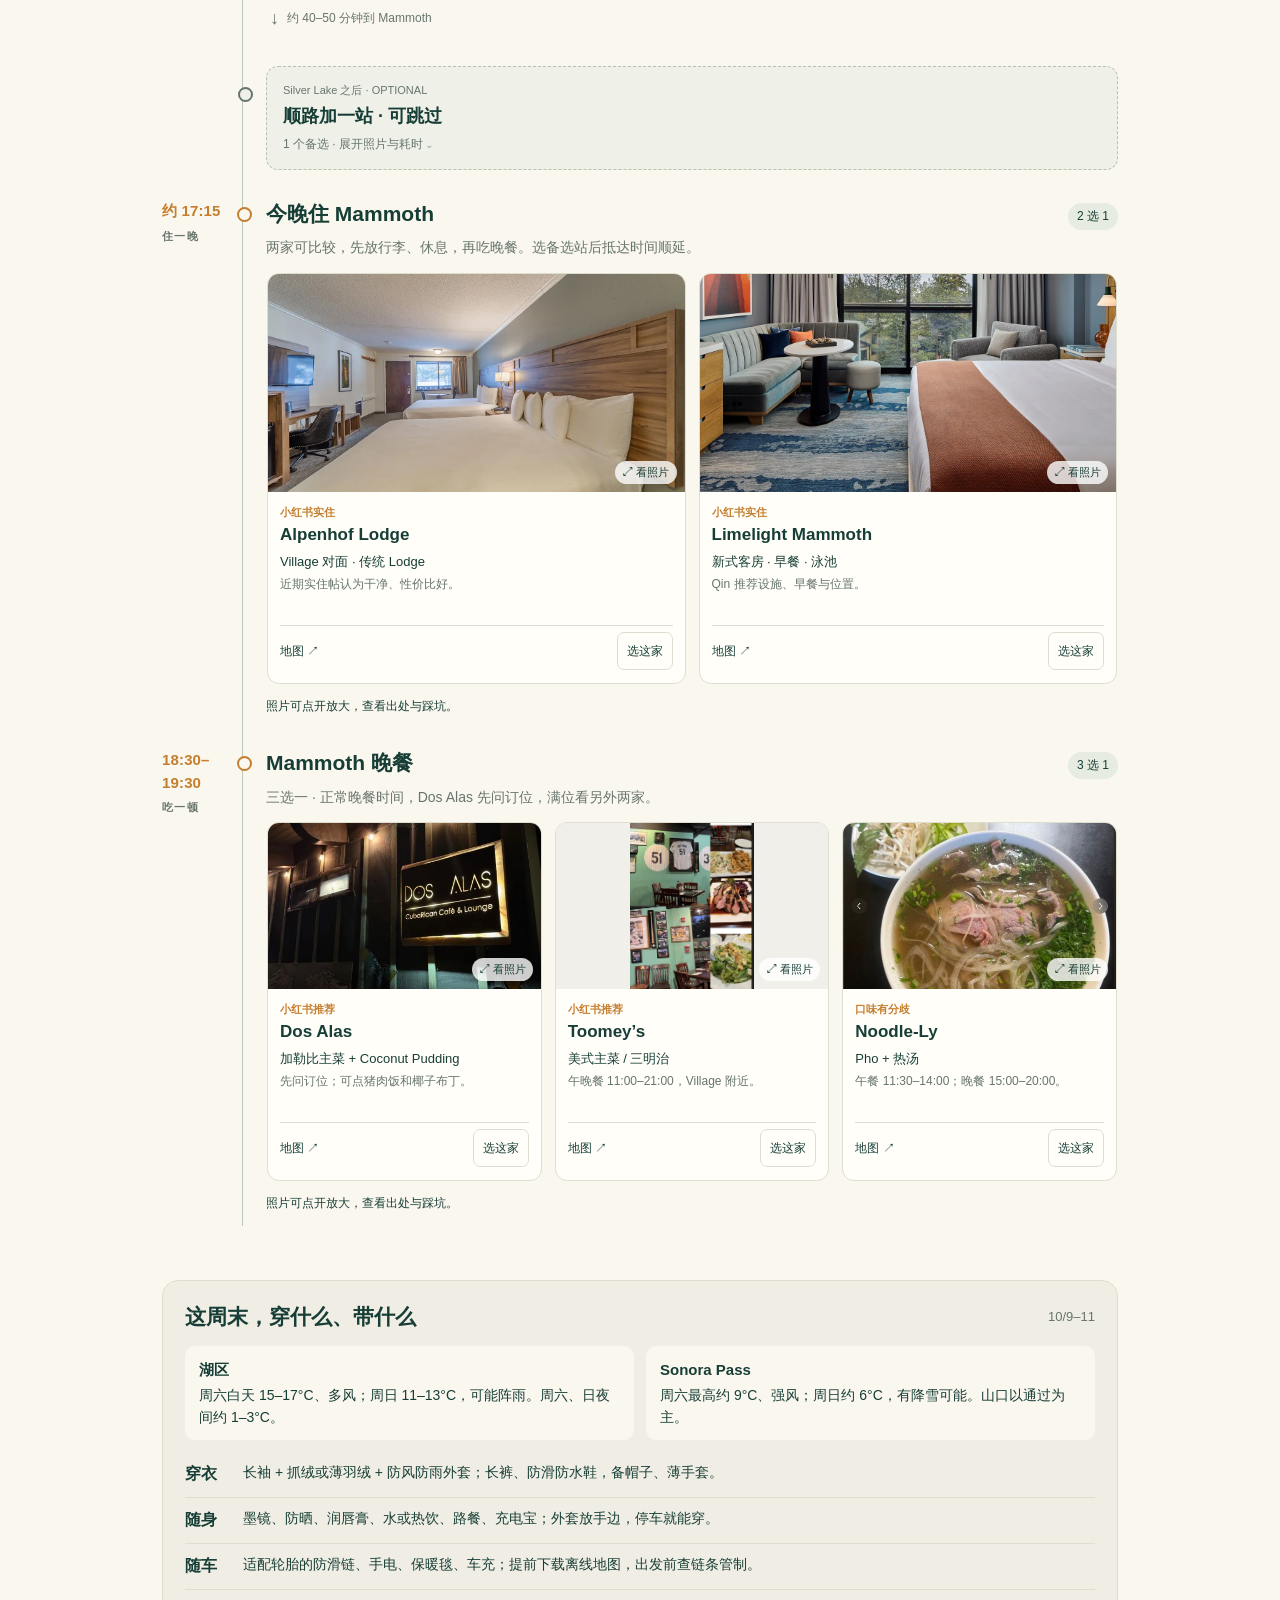
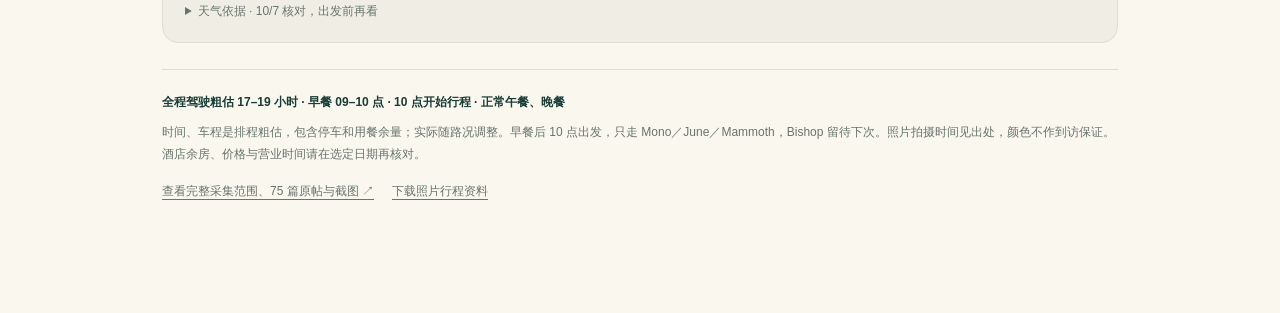
==== commit 230f94bf: "Balance weekend lake stops and add live fall color map" ====
--- a/index.html
+++ b/index.html
@@ -20,8 +20,17 @@
     <section class="route-section" aria-labelledby="route-heading">
       <div class="section-cap"><h2 id="route-heading">这次，就走这一条</h2><span>3 天 · 2 晚</span></div>
       <div id="routes" class="route-picks"></div>
-      <p class="event-note">09–10 点吃完早餐 · 10 点出发 · 正常午餐、晚餐 · 周日目标 22–23 点到家</p>
-      <details class="weather"><summary><span>山口强风与周日雨雪，出发前再确认</span><span class="chevron" aria-hidden="true">⌄</span></summary><div class="weather-detail"><p>本页按 10/7 的核对结果排程。周五晚先睡 Sonora；周六白天翻 CA‑108；周日早餐后 10:00 出发，湖边短停后约 11:00 向北返程；天气变差就省略湖景，提前向北走。若封路或链条条件不适合轿车，改路或缩短高处行程。</p><div class="linkrow"><a href="https://quickmap.dot.ca.gov/" target="_blank" rel="noopener">Caltrans 路况 ↗</a><a href="https://forecast.weather.gov/MapClick.php?lat=37.6473&lon=-118.9625" target="_blank" rel="noopener">NWS 天气 ↗</a><a href="archive.html#conditions">全部核对依据</a></div></div></details>
+      <p class="event-note">09–10 点吃完早餐 · 10 点出发 · 正常午餐、晚餐 · 周日目标 23–24 点到家</p>
+      <details class="weather"><summary><span>山口强风与周日雨雪，出发前再确认</span><span class="chevron" aria-hidden="true">⌄</span></summary><div class="weather-detail"><p>本页按 10/7 的核对结果排程。周五晚先睡 Sonora；周六白天翻 CA‑108；周日早餐后 10:00 出发，Hot Creek、Convict 短停后在 Lee Vining 午餐，约 13:30 向北返程；天气变差就省略湖景，提前向北走。若封路或链条条件不适合轿车，改路或缩短高处行程。</p><div class="linkrow"><a href="https://quickmap.dot.ca.gov/" target="_blank" rel="noopener">Caltrans 路况 ↗</a><a href="https://forecast.weather.gov/MapClick.php?lat=37.6473&lon=-118.9625" target="_blank" rel="noopener">NWS 天气 ↗</a><a href="archive.html#conditions">全部核对依据</a></div></div></details>
+    </section>
+    <section class="fall-card" id="fall-map" aria-labelledby="fall-map-title">
+      <div class="fall-heading"><div><p class="eyebrow">CALIFORNIA FALL COLOR · LIVE MAP</p><h2 id="fall-map-title">沿线秋色，看这张地图</h2></div><button id="refresh-fall-map" class="refresh-map">刷新 ↻</button></div>
+      <p class="fall-note">直接加载 Fall Color Map 当前发布版 · 原站通常每周五更新，点标记看当地报告。</p>
+      <div class="fall-map-frame"><iframe id="live-fall-map" title="California Fall Color 动态秋色地图，聚焦 395 沿线" src="https://www.google.com/maps/d/embed?mid=12FSQxbVe9CedswOvJaWaeI5vvYU&amp;ll=37.98%2C-119.20&amp;z=9" loading="lazy" allowfullscreen></iframe></div>
+      <p class="map-feedback" id="fall-map-feedback" role="status">可缩放、点叶子查看报告；地图加载失败时点下方“打开完整地图”。</p>
+      <div class="fall-legend" aria-label="秋色图例"><span><i class="leaf patchy"></i>局部变色 10–50%</span><span><i class="leaf near"></i>接近盛期 50–75%</span><span><i class="leaf peak"></i>盛期 75–100%</span><span><i class="leaf past"></i>已过盛期</span><span><i class="leaf unknown"></i>未报告</span></div>
+      <div class="linkrow"><a href="https://www.google.com/maps/d/viewer?mid=12FSQxbVe9CedswOvJaWaeI5vvYU&amp;ll=37.98%2C-119.20&amp;z=9" target="_blank" rel="noopener">打开完整地图 ↗</a><a href="https://californiafallcolor.com/map/" target="_blank" rel="noopener">Fall Color 来源 ↗</a><a href="https://www.monocounty.org/things-to-do/fall-colors/" target="_blank" rel="noopener">Mono 最新报告 ↗</a></div>
+      <details class="fall-report"><summary>10/7 Mono 报告 · 这条路线怎么看</summary><p>Conway、June Lake Loop / Silver Lake、Convict Lake 均为 50–75%，接近盛期；Sonora Pass 为 75–100%，高处落叶较快。Mono Lake 与 Hot Creek 以地貌为主，不强行给秋色等级。</p><p>这段摘要是 10/7 报告快照；新情况以动态地图及上方“Mono 最新报告”为准。叶色靠人工观察，风雨后可能快速变化，沿线主要是白杨与棉白杨。</p></details>
     </section>
     <nav class="day-tabs" aria-label="按天查看行程" id="days"></nav>
     <section aria-labelledby="day-title" class="day-intro"><p class="eyebrow" id="day-kicker"></p><h2 id="day-title"></h2><p id="day-summary"></p><div id="jump-links" class="jump-links"></div></section>
@@ -39,9 +48,9 @@
       </dl>
       <details class="packing-sources"><summary>天气依据 · 10/7 核对，出发前再看</summary><div class="linkrow"><a href="https://forecast.weather.gov/MapClick.php?lat=37.7800&amp;lon=-119.0760" target="_blank" rel="noopener">June Lake ↗</a><a href="https://forecast.weather.gov/MapClick.php?lat=37.6473&amp;lon=-118.9625" target="_blank" rel="noopener">Mammoth ↗</a><a href="https://forecast.weather.gov/MapClick.php?lat=37.5890&amp;lon=-118.8540" target="_blank" rel="noopener">Convict Lake ↗</a><a href="https://forecast.weather.gov/MapClick.php?lat=38.3280&amp;lon=-119.6360" target="_blank" rel="noopener">Sonora Pass ↗</a><a href="https://dot.ca.gov/travel/winter-driving-tips" target="_blank" rel="noopener">Caltrans 随车物品 ↗</a></div><p>依据 NWS 地点预报；气温为白天最高／夜间最低，湖区范围覆盖 June Lake、Mammoth 与 Convict。建议按防风、防雨、分层保暖准备；本卡不会自动更新天气。</p></details>
     </section>
-    <footer class="page-footer"><p id="drive-estimate"></p><p>时间、车程是排程粗估，包含停车和用餐余量；实际随路况调整。早餐后 10 点出发，只走 June／Mammoth，Bishop 留待下次。照片拍摄时间见出处，颜色不作到访保证。酒店余房、价格与营业时间请在选定日期再核对。</p><a href="archive.html#sources">查看完整采集范围、75 篇原帖与截图 ↗</a><a href="照片行程资料.json" download>下载照片行程资料</a></footer>
+    <footer class="page-footer"><p id="drive-estimate"></p><p>时间、车程是排程粗估，包含停车和用餐余量；实际随路况调整。早餐后 10 点出发，只走 Mono／June／Mammoth，Bishop 留待下次。照片拍摄时间见出处，颜色不作到访保证。酒店余房、价格与营业时间请在选定日期再核对。</p><a href="archive.html#sources">查看完整采集范围、75 篇原帖与截图 ↗</a><a href="照片行程资料.json" download>下载照片行程资料</a></footer>
   </main>
-  <nav class="bottom-nav" aria-label="快捷导航"><button id="back-to-plan" class="current"><svg viewBox="0 0 24 24" aria-hidden="true"><path d="M8 5h12M8 12h12M8 19h12M3 5h.1M3 12h.1M3 19h.1"/></svg>行程</button><a href="archive.html#places"><svg viewBox="0 0 24 24" aria-hidden="true"><path d="m3 5 6-2 6 2 6-2v16l-6 2-6-2-6 2V5zm6-2v16m6-14v16"/></svg>地图 · 踩坑</a><a href="archive.html#sources"><svg viewBox="0 0 24 24" aria-hidden="true"><path d="M4 4h16v16H4zm0 12 5-5 4 4 3-3 4 4M15 8h.1"/></svg>照片 · 原帖</a></nav>
+  <nav class="bottom-nav" aria-label="快捷导航"><button id="back-to-plan" class="current"><svg viewBox="0 0 24 24" aria-hidden="true"><path d="M8 5h12M8 12h12M8 19h12M3 5h.1M3 12h.1M3 19h.1"/></svg>行程</button><a href="#fall-map"><svg viewBox="0 0 24 24" aria-hidden="true"><path d="M19 4c0 10-3 16-10 16-4 0-6-3-5-6C6 6 14 9 19 4Z"/><path d="m5 20 10-10"/></svg>秋色地图</a><a href="archive.html#places"><svg viewBox="0 0 24 24" aria-hidden="true"><path d="m3 5 6-2 6 2 6-2v16l-6 2-6-2-6 2V5zm6-2v16m6-14v16"/></svg>地图 · 踩坑</a><a href="archive.html#sources"><svg viewBox="0 0 24 24" aria-hidden="true"><path d="M4 4h16v16H4zm0 12 5-5 4 4 3-3 4 4M15 8h.1"/></svg>照片 · 原帖</a></nav>
   <dialog id="detail-dialog" aria-labelledby="detail-title"><div class="dialog-head"><h2 id="detail-title"></h2><button class="dialog-close" aria-label="关闭详情" data-close>×</button></div><div id="detail-body"></div></dialog>
   <noscript><p class="container">请启用 JavaScript 查看交互行程，或打开 <a href="395攻略与采集说明.md">完整路书</a>。</p></noscript>
 </body></html>
--- a/mobile.css
+++ b/mobile.css
@@ -10,3 +10,7 @@
 @media print{body{padding-bottom:0}.bottom-nav,.route-picks,.day-tabs,.jump-links,.weather,dialog,.choose{display:none}.event{break-inside:avoid}.option-rail{display:grid!important}.timeline{padding-left:22px}.time{position:static;width:auto}.stop-photo img{height:180px}.option-card{max-width:none}.mast{padding-top:0}}
 
 .packing-card{margin:34px 0 26px;padding:22px;border:1px solid var(--line);border-radius:16px;background:#f0eee4}.packing-card .section-cap{margin:0 0 14px}.packing-card h2{font-size:21px}.packing-weather{display:grid;grid-template-columns:1fr 1fr;gap:12px}.packing-weather p{margin:0;padding:12px 14px;background:var(--paper);border-radius:10px;font-size:14px}.packing-weather strong{display:block;color:var(--ink);font-size:15px;margin-bottom:4px}.packing-list{margin:12px 0 0}.packing-list>div{display:grid;grid-template-columns:48px 1fr;gap:10px;padding:10px 0;border-bottom:1px solid var(--line)}.packing-list dt{font-weight:700}.packing-list dd{margin:0;font-size:14px}.packing-sources{margin-top:12px;color:var(--muted);font-size:12px}.packing-sources summary{cursor:pointer}.packing-sources p{margin:10px 0 0}.packing-sources .linkrow{margin-top:12px}@media(max-width:600px){.packing-card{padding:17px}.packing-card h2{font-size:18px}.packing-weather{grid-template-columns:1fr;gap:8px}.packing-weather p{font-size:13px}.packing-list dd{font-size:13px}}
+
+.optional-event{padding:0;margin:0 0 30px;border:1px dashed #b6c2ae;background:#eff1e9;border-radius:12px}.optional-event:before{top:20px;background:#eff1e9;border-color:var(--muted)}.optional-event summary{padding:15px 16px;cursor:pointer;list-style:none;min-height:44px}.optional-event summary::-webkit-details-marker{display:none}.optional-kicker{display:block;font-size:11px;color:var(--muted);margin-bottom:4px}.optional-event summary strong{display:block;font-size:18px}.optional-summary{display:block;font-size:12px;color:var(--muted);margin-top:5px}.optional-body{padding:0 14px 14px}.optional-rail{grid-template-columns:repeat(2,minmax(0,1fr))}.optional-rail .option-card:only-child{max-width:360px}.optional-event[open] .optional-summary span{display:inline-block;transform:rotate(180deg)}@media(max-width:600px){.optional-event summary{padding:13px}.optional-event summary strong{font-size:17px}.optional-body{padding:0 11px 12px}.optional-rail .option-card:only-child{flex:0 0 100%;max-width:none}.optional-rail .option-photo img{object-fit:contain;background:#dce3d6}}
+
+.fall-card{margin:24px 0;padding:18px;border:1px solid var(--line);border-radius:14px;background:var(--white);scroll-margin-top:12px}.fall-heading{display:flex;align-items:center;justify-content:space-between;gap:12px}.fall-heading h2{font-family:var(--serif);font-size:23px;margin-top:3px}.refresh-map{border:1px solid var(--line);border-radius:8px;background:var(--paper);padding:6px 12px;font-size:13px;flex:none}.fall-note,.map-feedback{font-size:12px;color:var(--muted);margin:10px 0;line-height:1.6}.fall-map-frame{border:1px solid var(--line);border-radius:10px;overflow:hidden;background:var(--soft)}.fall-map-frame iframe{display:block;width:100%;height:440px;border:0}.fall-legend{display:flex;flex-wrap:wrap;gap:7px 13px;font-size:11px;color:var(--muted);margin:12px 0 14px}.fall-legend span{display:flex;align-items:center;gap:5px}.leaf{display:inline-block;width:10px;height:12px;border-radius:1px 9px 1px 9px;transform:rotate(-15deg)}.leaf.patchy{background:#dfc544}.leaf.near{background:#e99a28}.leaf.peak{background:#c74735}.leaf.past{background:#784e3a}.leaf.unknown{background:#748d71}.fall-report{margin-top:12px;color:var(--muted);font-size:12px;border-top:1px solid var(--line);padding-top:8px}.fall-report summary{cursor:pointer;padding:5px 0}.fall-report p{margin:8px 0 0}.fall-card .linkrow a{font-size:12px;min-height:44px;padding:6px 10px}@media(max-width:600px){.fall-card{padding:13px;margin:20px 0}.fall-heading h2{font-size:20px}.fall-map-frame iframe{height:400px}.fall-heading .eyebrow{font-size:8px}.refresh-map{padding:5px 9px;font-size:12px}.bottom-nav a,.bottom-nav button{font-size:10px}.fall-card .linkrow{gap:6px}.fall-card .linkrow a{font-size:11px;padding:5px 8px}}
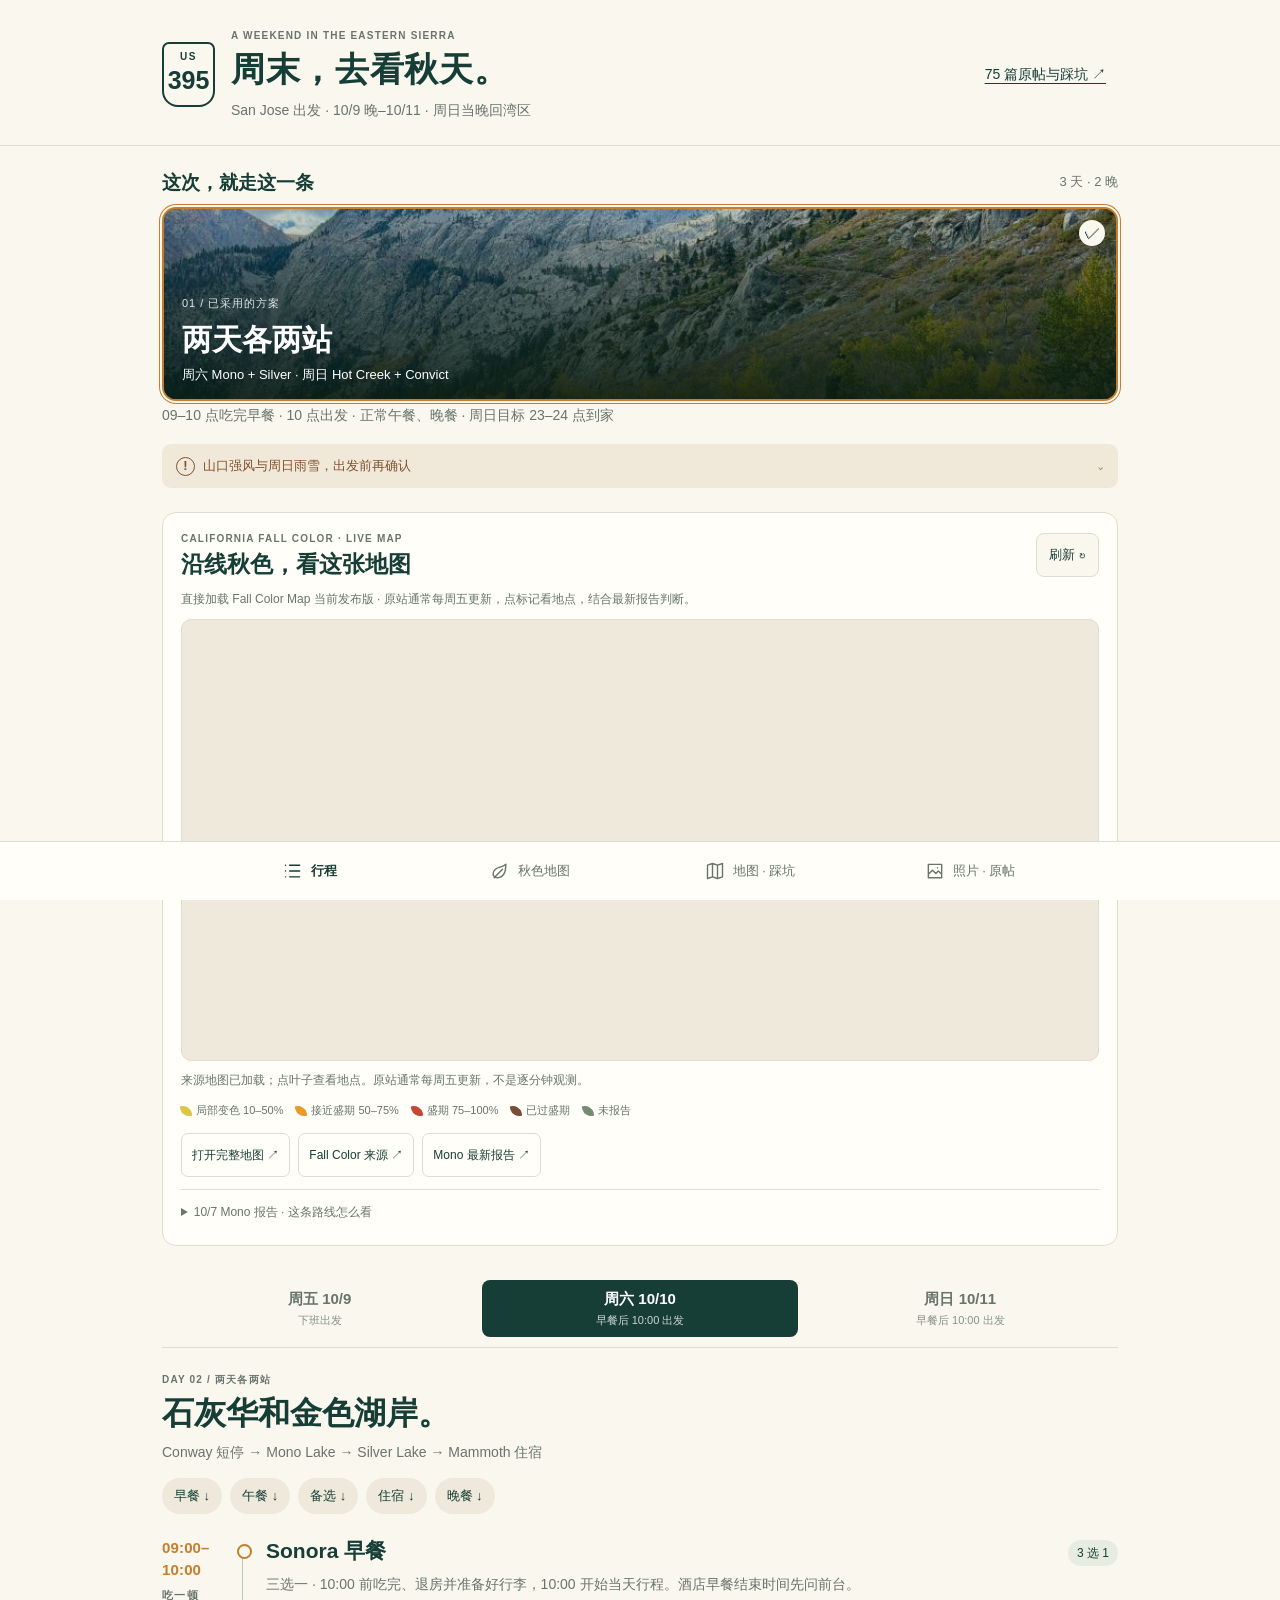
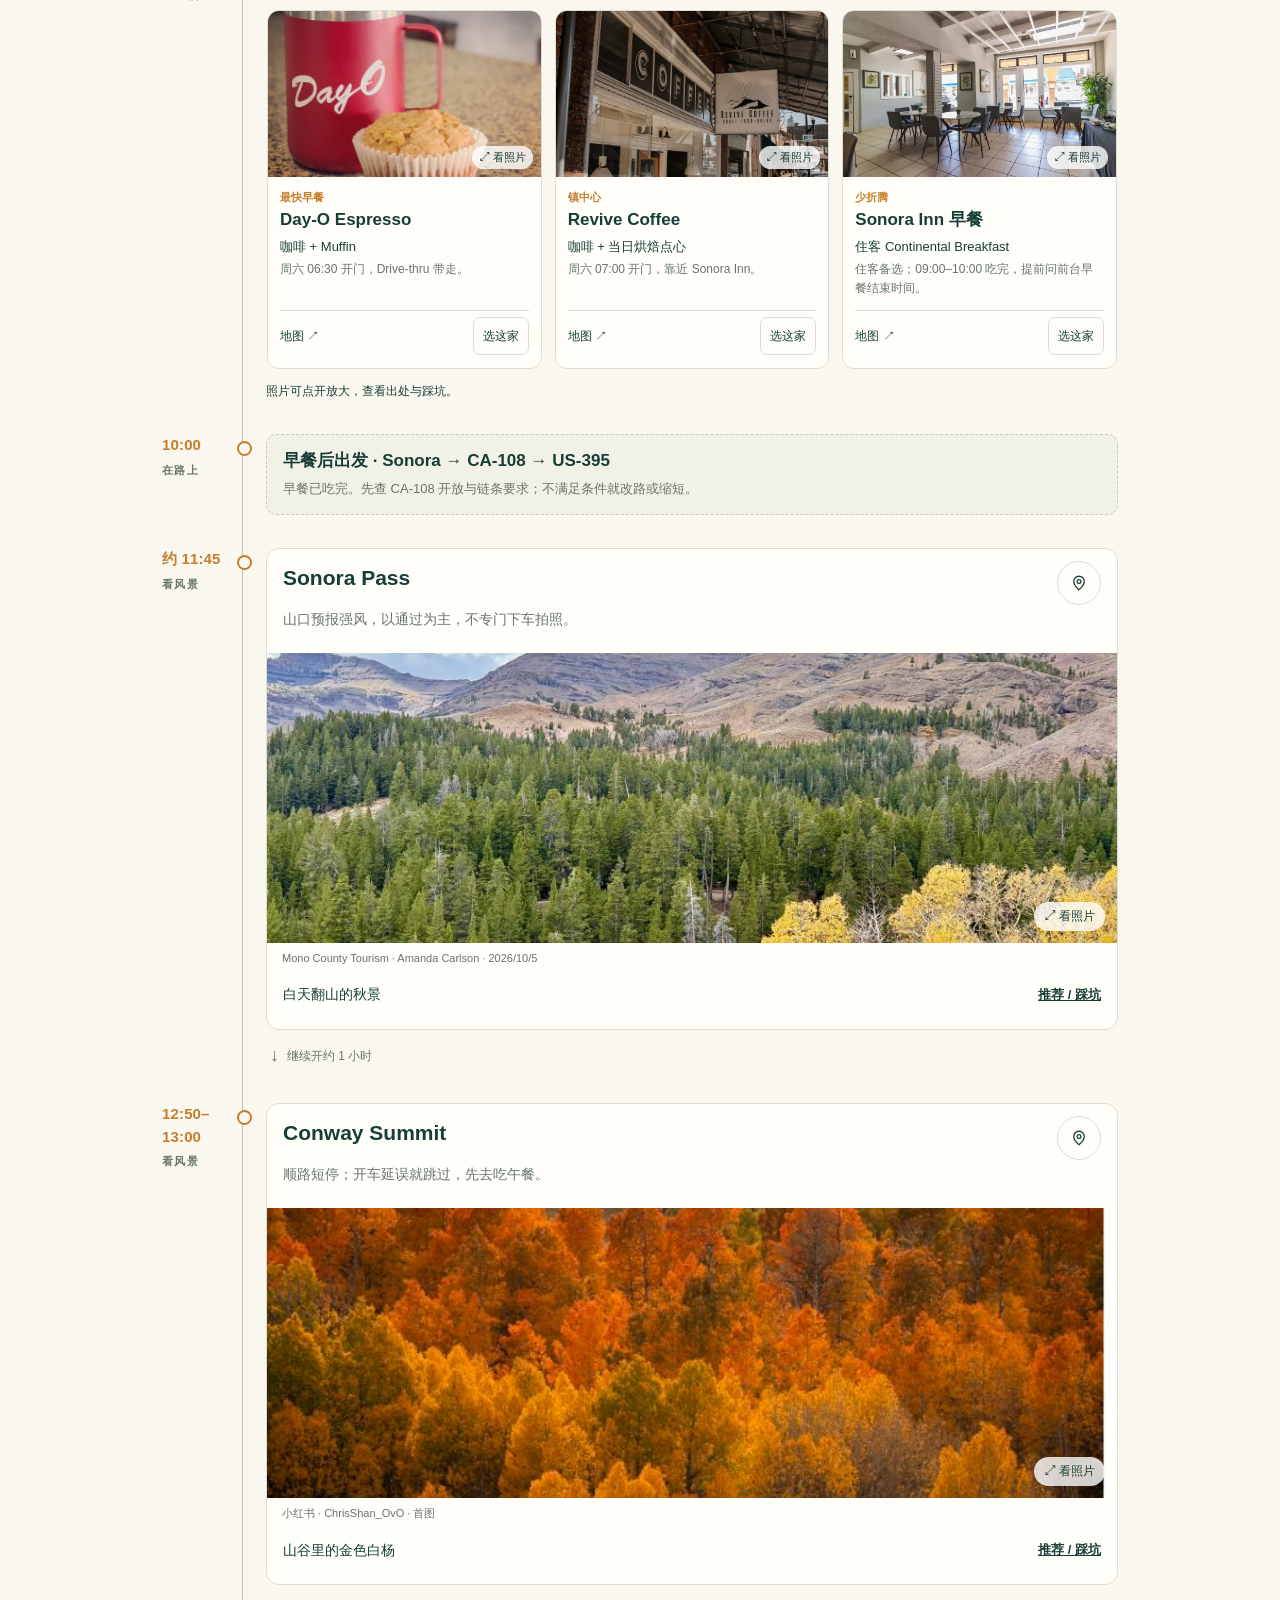
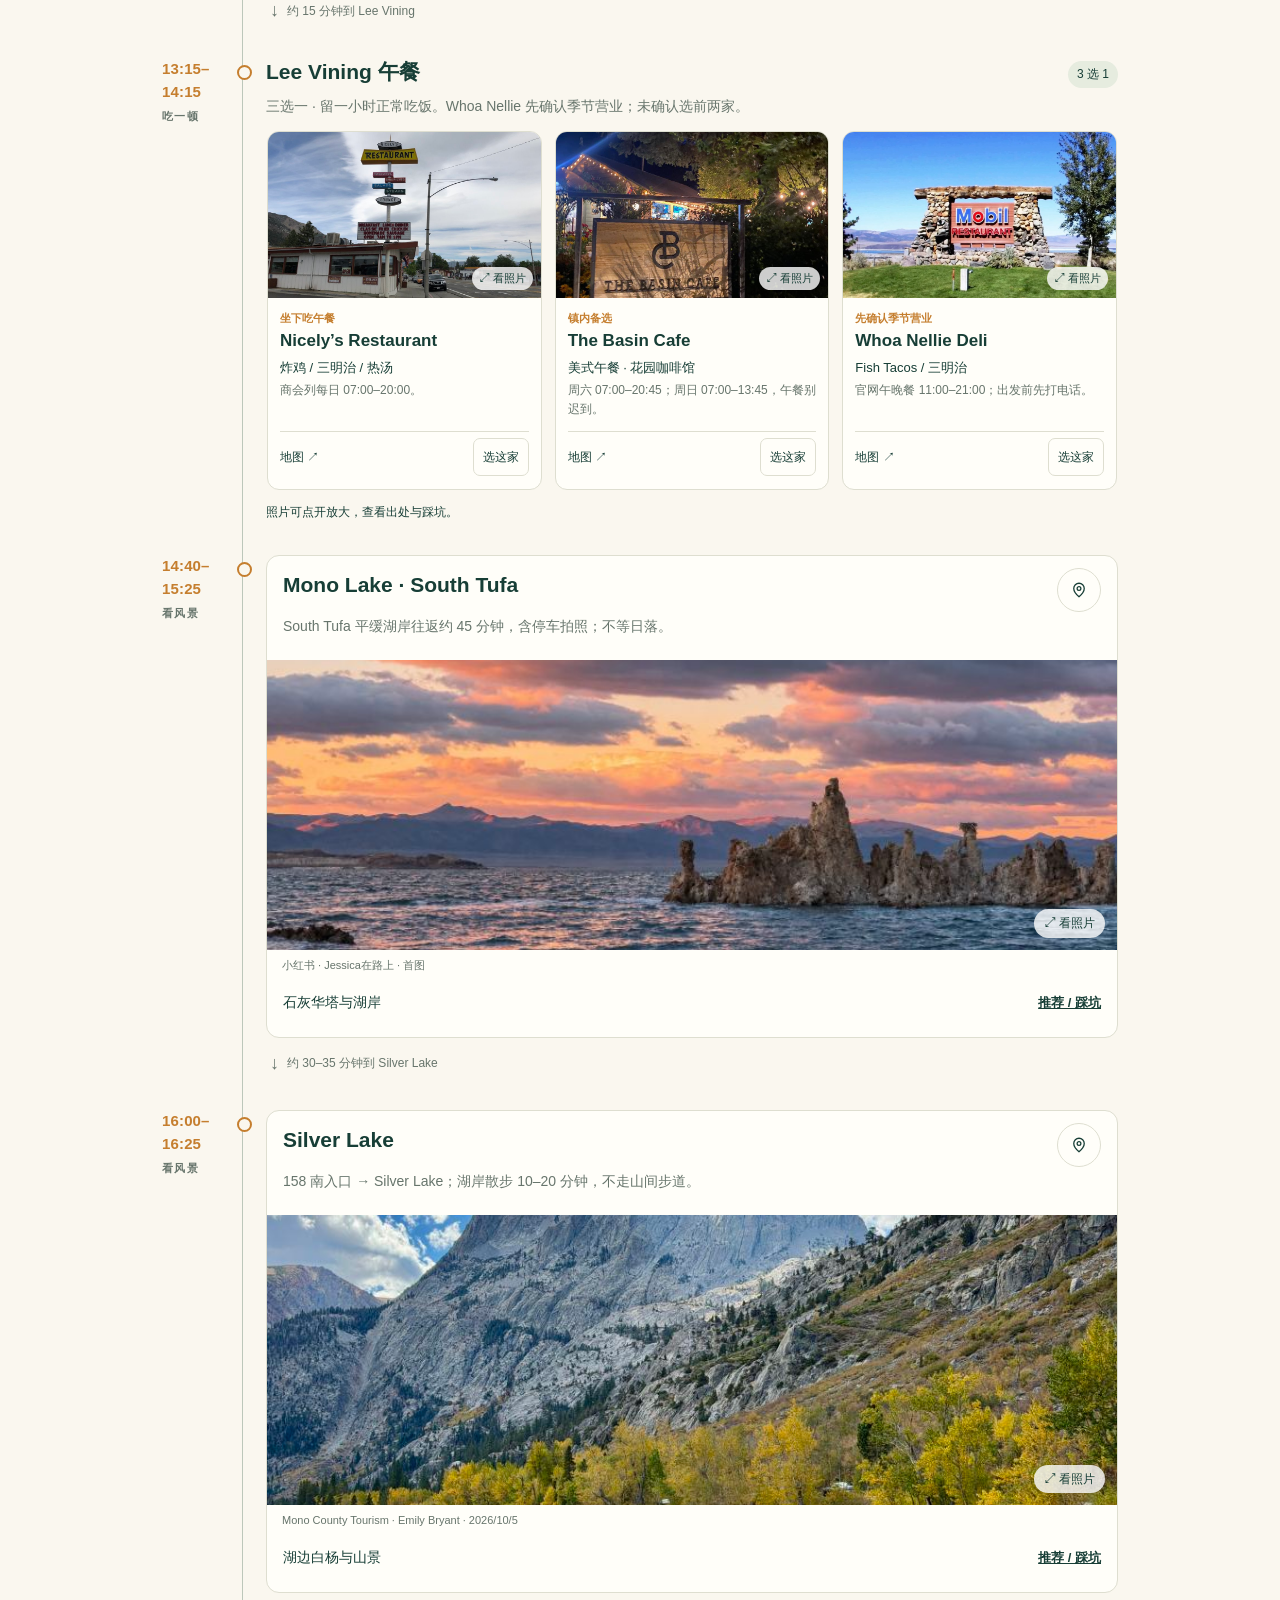
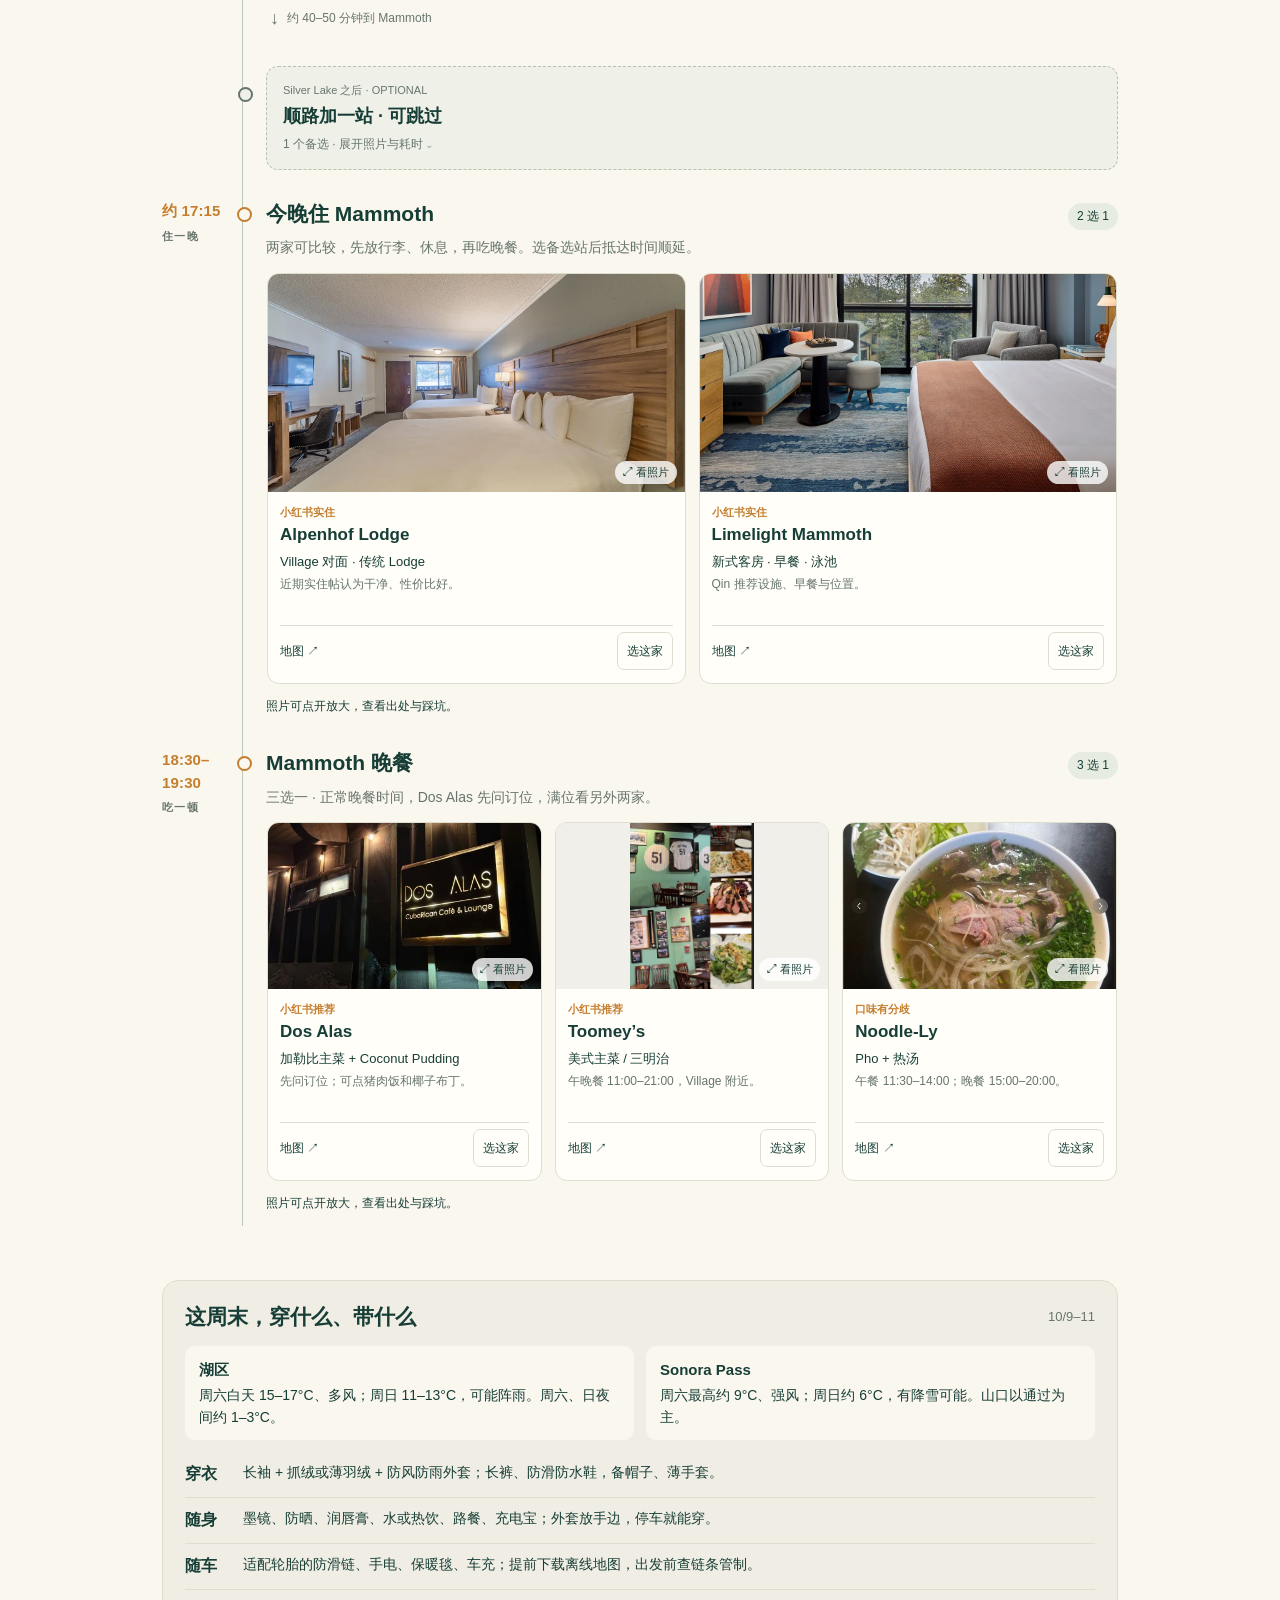
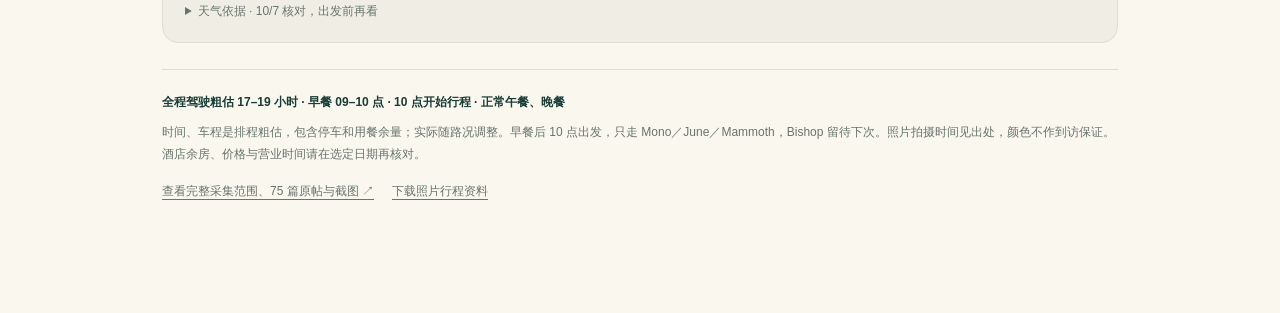
==== commit 1cb8c645: "Clarify live map labels and report dates" ====
--- a/index.html
+++ b/index.html
@@ -25,9 +25,9 @@
     </section>
     <section class="fall-card" id="fall-map" aria-labelledby="fall-map-title">
       <div class="fall-heading"><div><p class="eyebrow">CALIFORNIA FALL COLOR · LIVE MAP</p><h2 id="fall-map-title">沿线秋色，看这张地图</h2></div><button id="refresh-fall-map" class="refresh-map">刷新 ↻</button></div>
-      <p class="fall-note">直接加载 Fall Color Map 当前发布版 · 原站通常每周五更新，点标记看当地报告。</p>
+      <p class="fall-note">直接加载 Fall Color Map 当前发布版 · 原站通常每周五更新，点标记看地点，结合最新报告判断。</p>
       <div class="fall-map-frame"><iframe id="live-fall-map" title="California Fall Color 动态秋色地图，聚焦 395 沿线" src="https://www.google.com/maps/d/embed?mid=12FSQxbVe9CedswOvJaWaeI5vvYU&amp;ll=37.98%2C-119.20&amp;z=9" loading="lazy" allowfullscreen></iframe></div>
-      <p class="map-feedback" id="fall-map-feedback" role="status">可缩放、点叶子查看报告；地图加载失败时点下方“打开完整地图”。</p>
+      <p class="map-feedback" id="fall-map-feedback" role="status">可缩放、点叶子查看地点；地图加载失败时点下方“打开完整地图”。</p>
       <div class="fall-legend" aria-label="秋色图例"><span><i class="leaf patchy"></i>局部变色 10–50%</span><span><i class="leaf near"></i>接近盛期 50–75%</span><span><i class="leaf peak"></i>盛期 75–100%</span><span><i class="leaf past"></i>已过盛期</span><span><i class="leaf unknown"></i>未报告</span></div>
       <div class="linkrow"><a href="https://www.google.com/maps/d/viewer?mid=12FSQxbVe9CedswOvJaWaeI5vvYU&amp;ll=37.98%2C-119.20&amp;z=9" target="_blank" rel="noopener">打开完整地图 ↗</a><a href="https://californiafallcolor.com/map/" target="_blank" rel="noopener">Fall Color 来源 ↗</a><a href="https://www.monocounty.org/things-to-do/fall-colors/" target="_blank" rel="noopener">Mono 最新报告 ↗</a></div>
       <details class="fall-report"><summary>10/7 Mono 报告 · 这条路线怎么看</summary><p>Conway、June Lake Loop / Silver Lake、Convict Lake 均为 50–75%，接近盛期；Sonora Pass 为 75–100%，高处落叶较快。Mono Lake 与 Hot Creek 以地貌为主，不强行给秋色等级。</p><p>这段摘要是 10/7 报告快照；新情况以动态地图及上方“Mono 最新报告”为准。叶色靠人工观察，风雨后可能快速变化，沿线主要是白杨与棉白杨。</p></details>
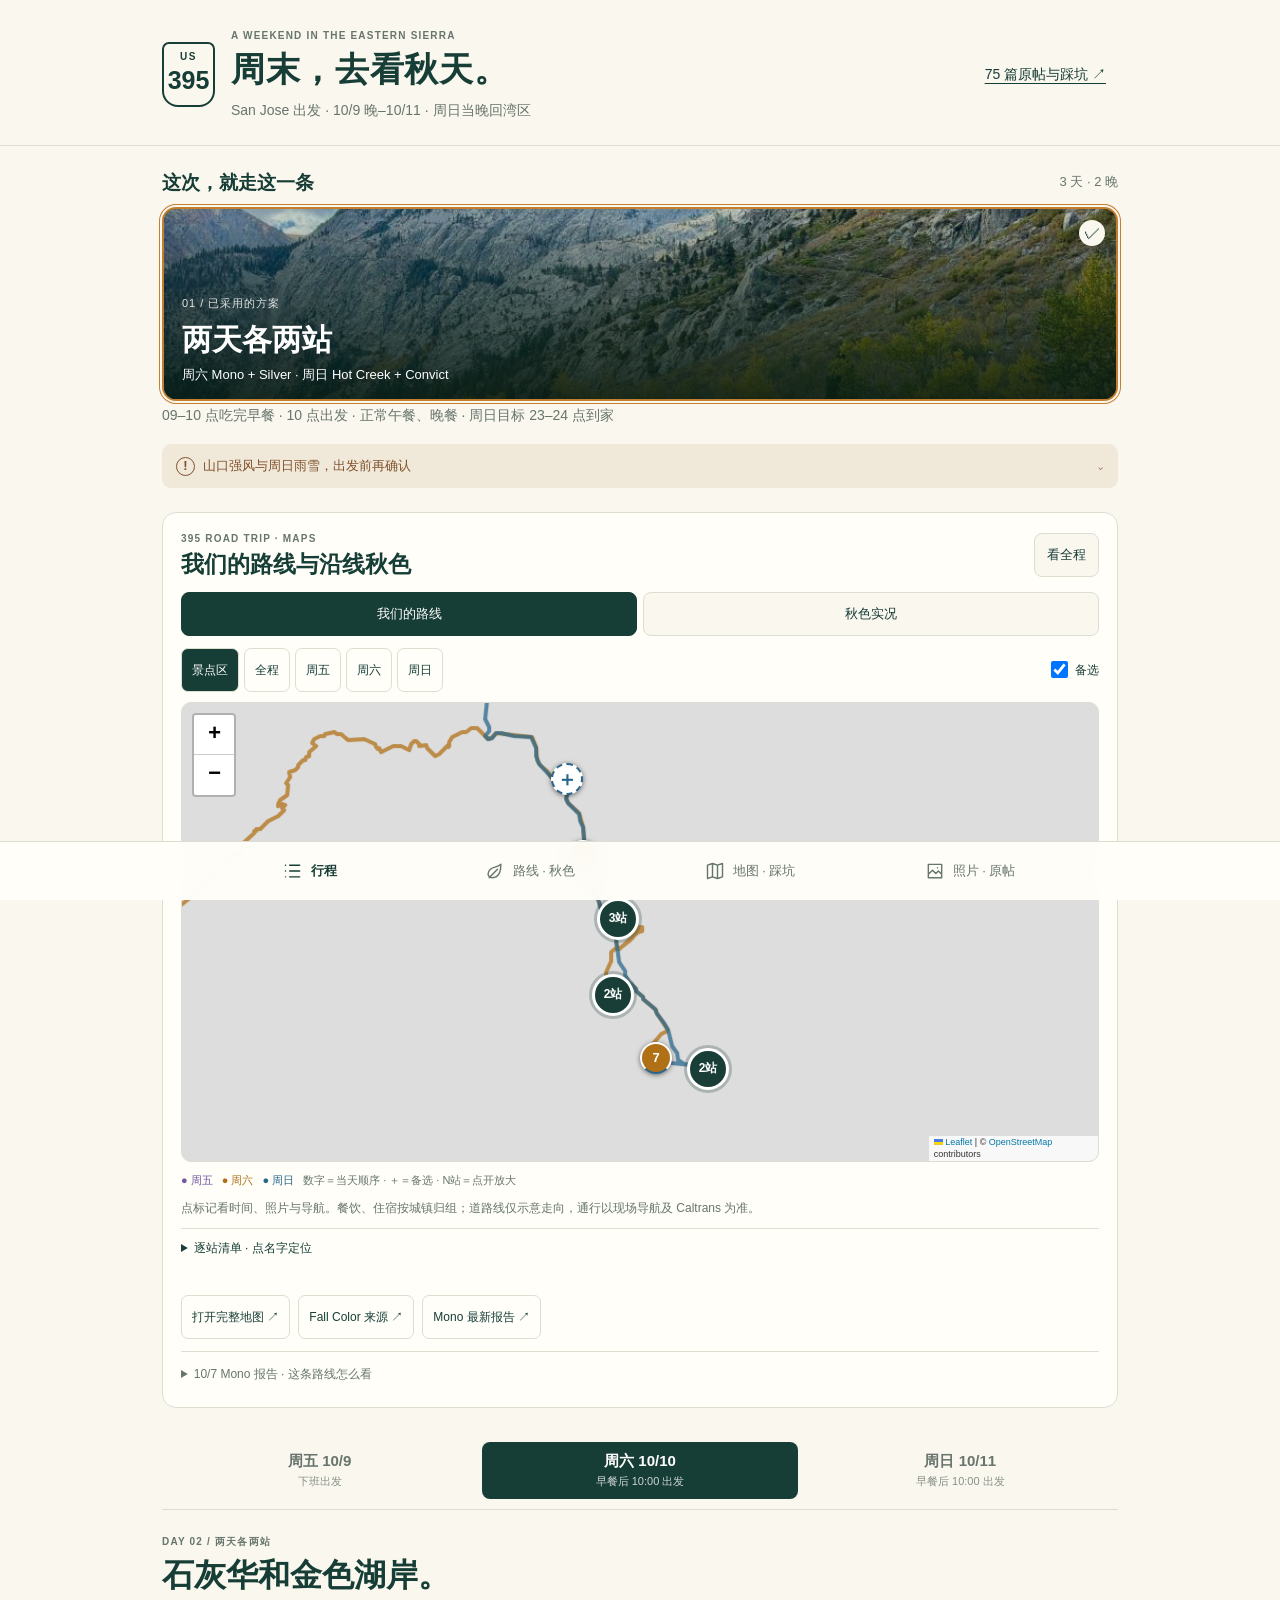
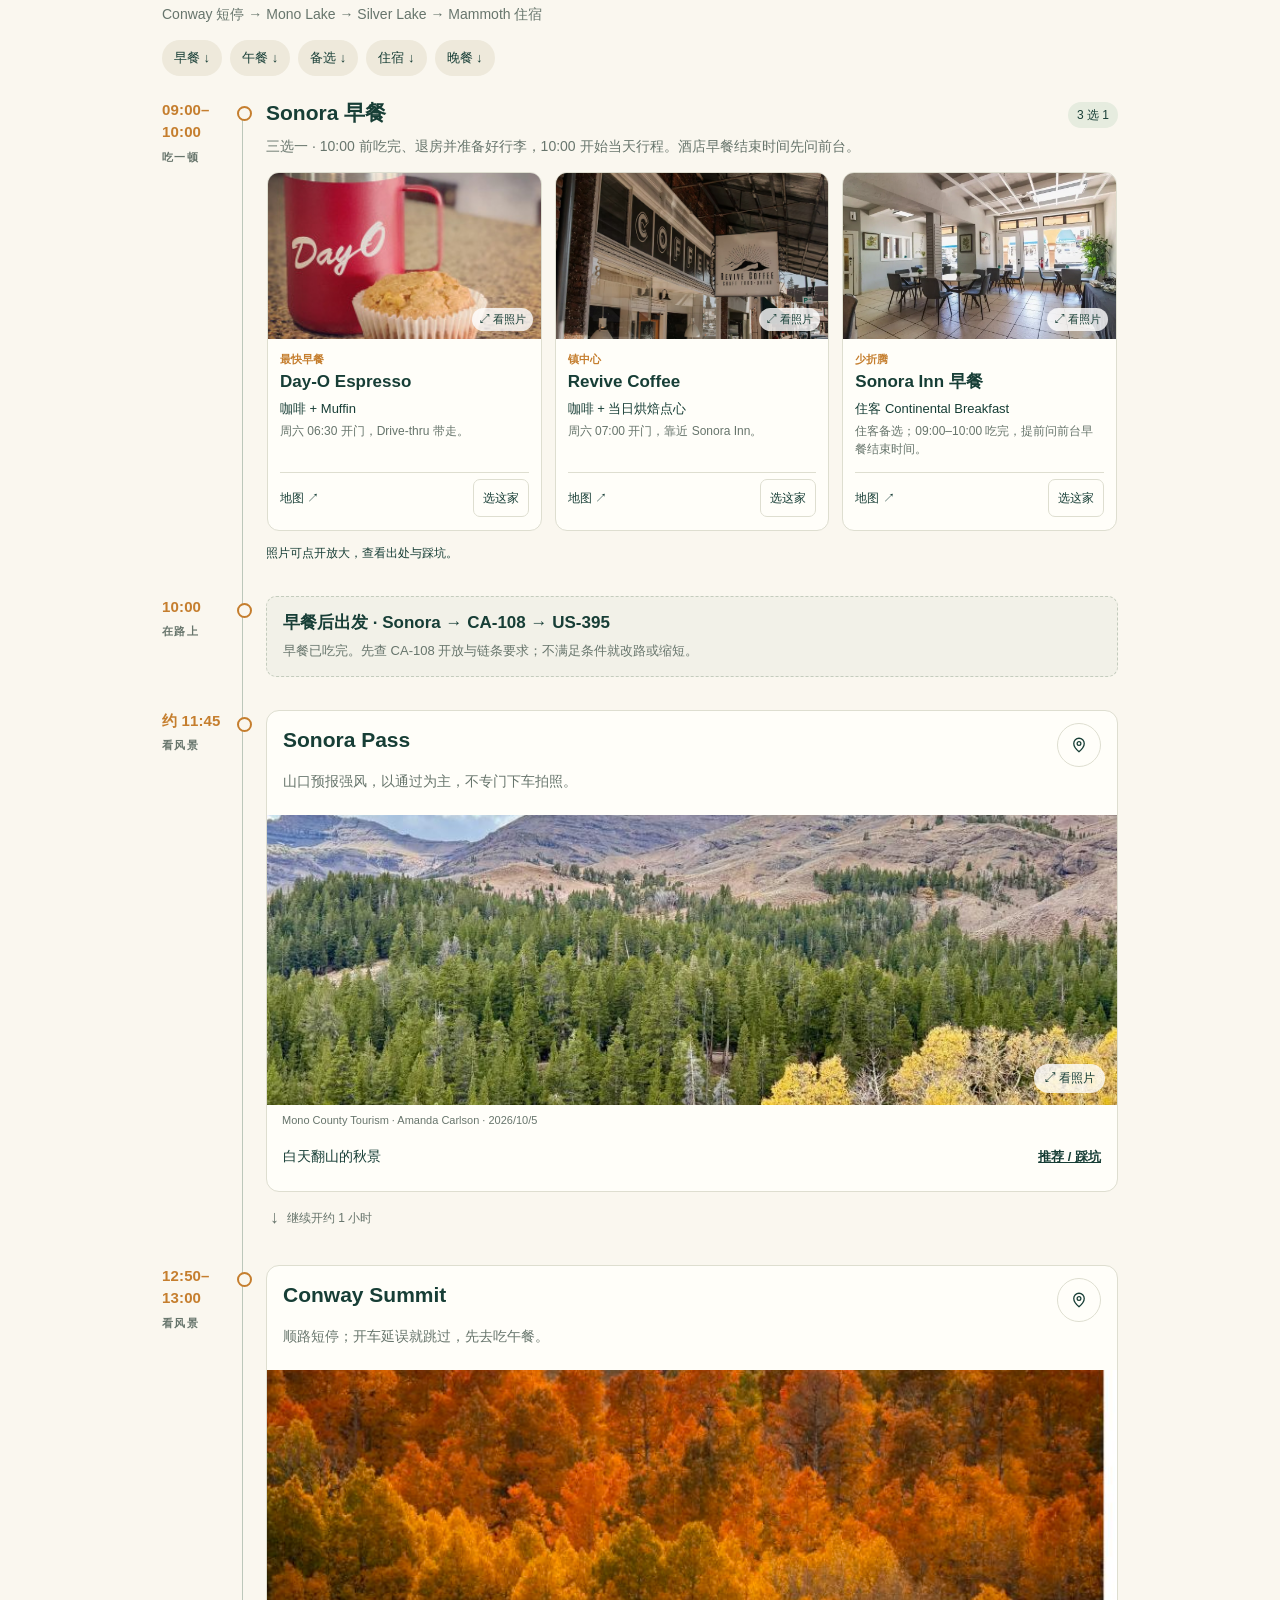
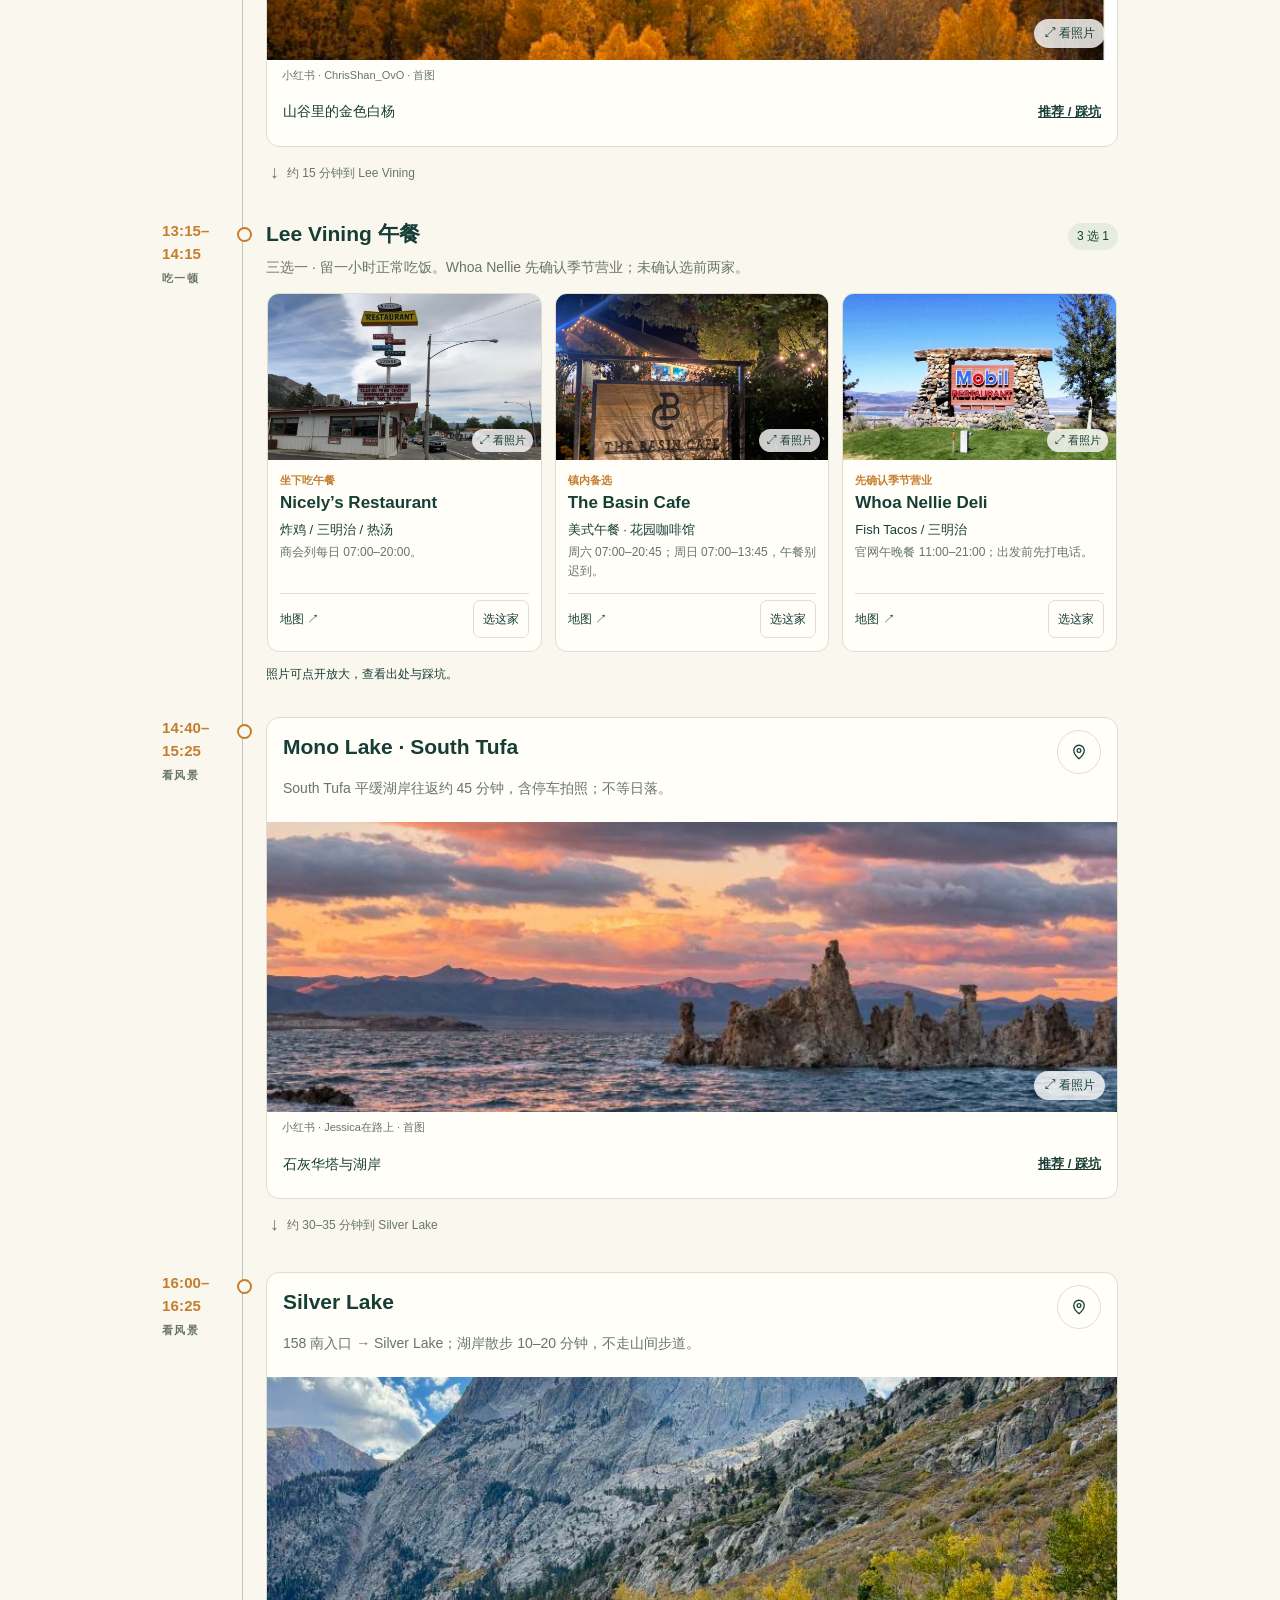
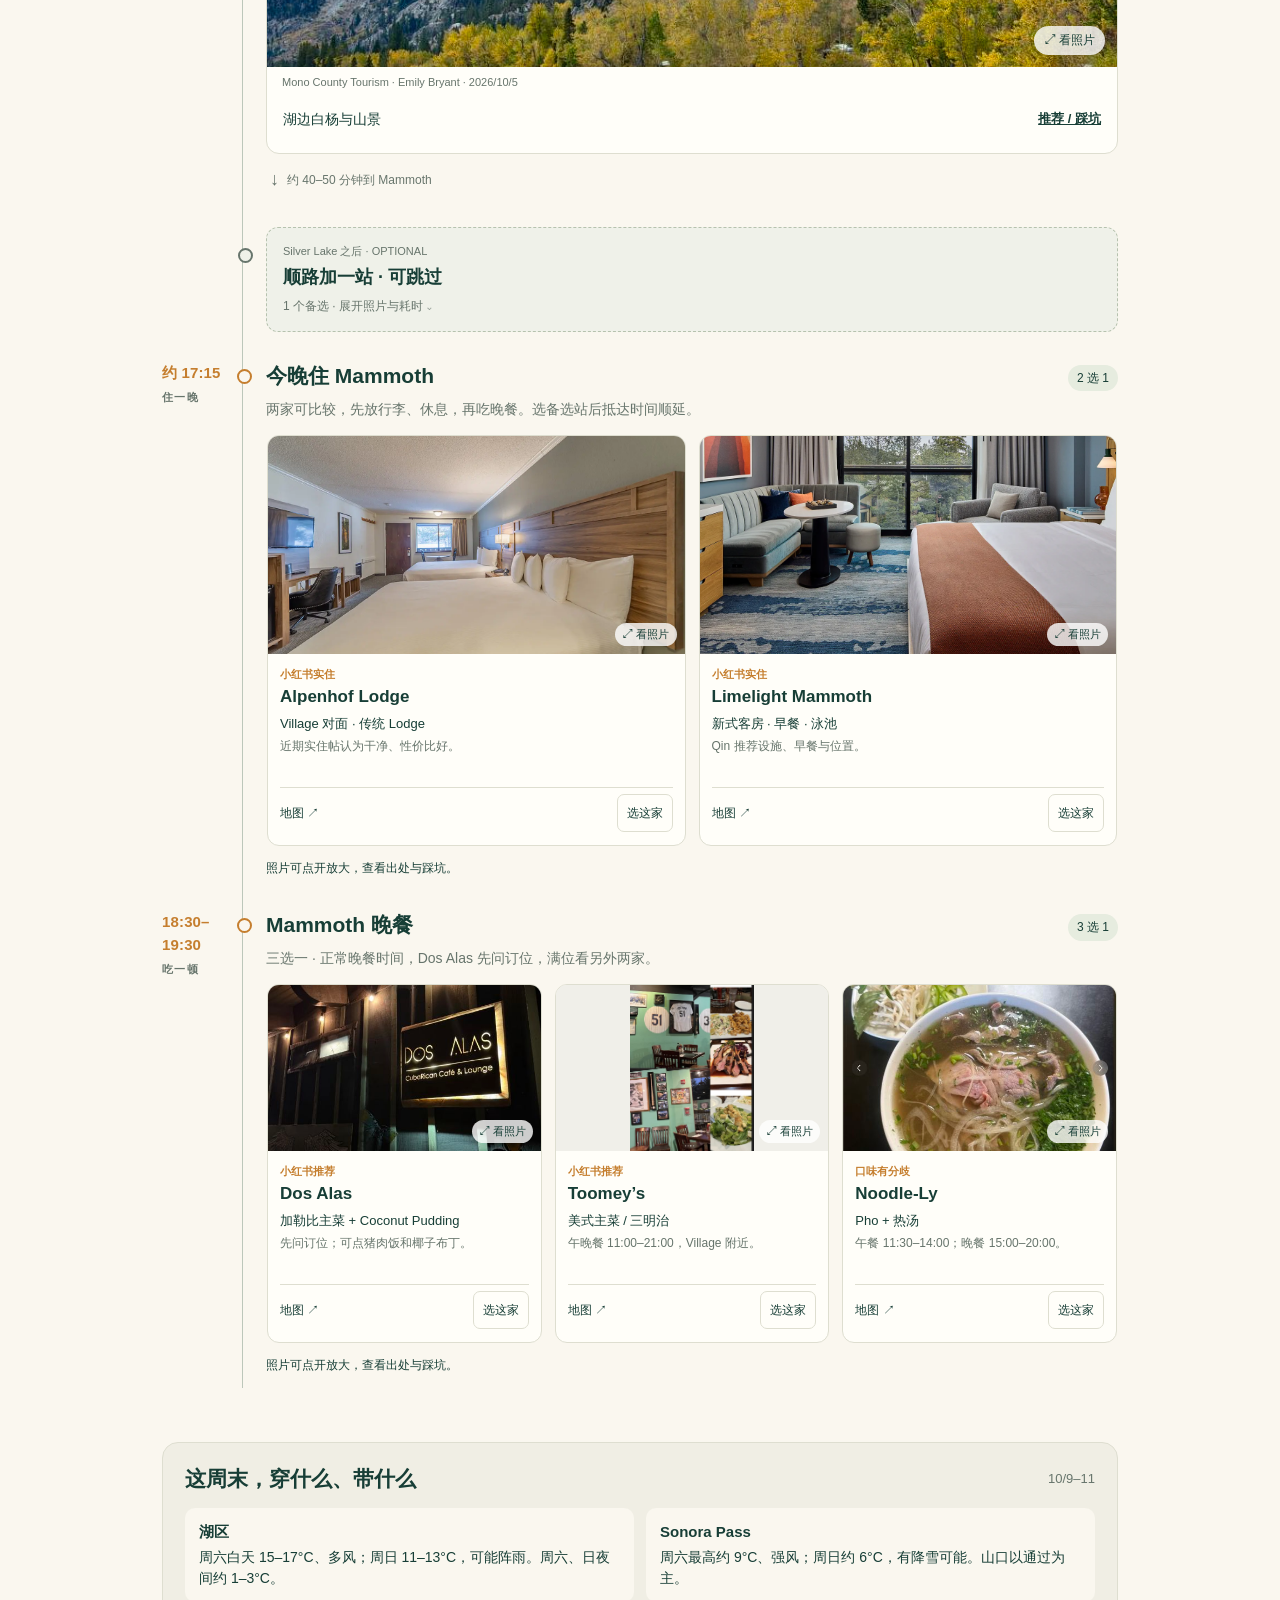
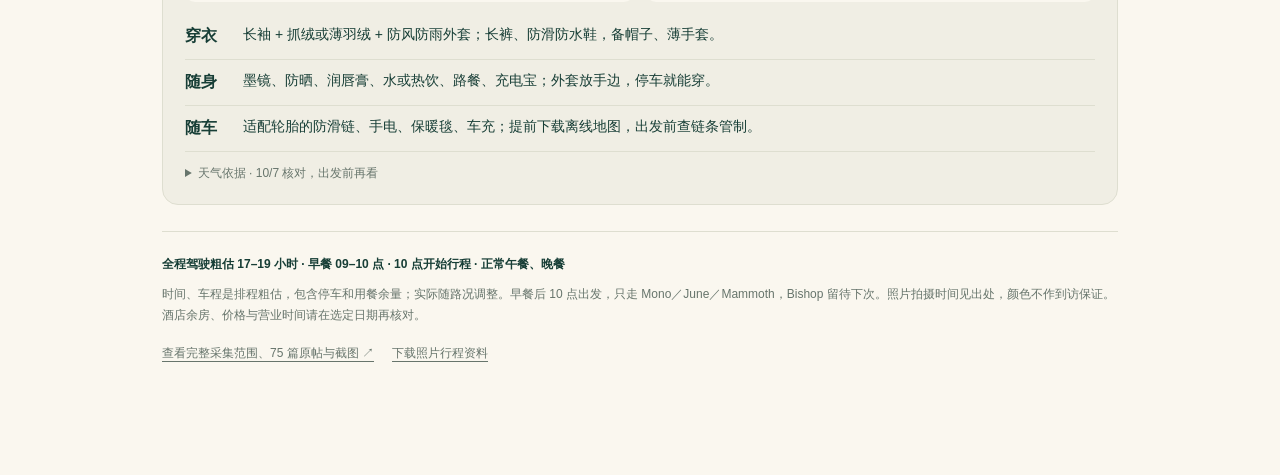
==== commit 3720f3e0: "Map every roadtrip stop with daily routes and optional markers" ====
--- a/index.html
+++ b/index.html
@@ -6,9 +6,15 @@
   <meta name="theme-color" content="#183e37">
   <meta name="description" content="San Jose 出发的 395 秋日照片路书。三天观景自驾路线，按时间看景点，每餐三个选项，每晚多个酒店，附小红书与官网照片出处。">
   <title>395 秋日路书 · 照片行程</title>
-  <link rel="stylesheet" href="mobile.css">
-  <script src="guide-data.js" defer></script>
-  <script src="mobile.js" defer></script>
+  <link rel="stylesheet" href="vendor/leaflet/leaflet.css">
+  <link rel="stylesheet" href="vendor/markercluster/MarkerCluster.css">
+  <link rel="stylesheet" href="mobile.css?v=20261008-7">
+  <script src="vendor/leaflet/leaflet.js" defer></script>
+  <script src="vendor/markercluster/leaflet.markercluster.js" defer></script>
+  <script src="guide-data.js?v=20261008-7" defer></script>
+  <script src="trip-map-data.js?v=20261008-7" defer></script>
+  <script src="mobile.js?v=20261008-7" defer></script>
+  <script src="trip-map.js?v=20261008-7" defer></script>
 </head>
 <body>
   <header class="mast"><div class="container mast-inner">
@@ -24,11 +30,21 @@
       <details class="weather"><summary><span>山口强风与周日雨雪，出发前再确认</span><span class="chevron" aria-hidden="true">⌄</span></summary><div class="weather-detail"><p>本页按 10/7 的核对结果排程。周五晚先睡 Sonora；周六白天翻 CA‑108；周日早餐后 10:00 出发，Hot Creek、Convict 短停后在 Lee Vining 午餐，约 13:30 向北返程；天气变差就省略湖景，提前向北走。若封路或链条条件不适合轿车，改路或缩短高处行程。</p><div class="linkrow"><a href="https://quickmap.dot.ca.gov/" target="_blank" rel="noopener">Caltrans 路况 ↗</a><a href="https://forecast.weather.gov/MapClick.php?lat=37.6473&lon=-118.9625" target="_blank" rel="noopener">NWS 天气 ↗</a><a href="archive.html#conditions">全部核对依据</a></div></div></details>
     </section>
     <section class="fall-card" id="fall-map" aria-labelledby="fall-map-title">
-      <div class="fall-heading"><div><p class="eyebrow">CALIFORNIA FALL COLOR · LIVE MAP</p><h2 id="fall-map-title">沿线秋色，看这张地图</h2></div><button id="refresh-fall-map" class="refresh-map">刷新 ↻</button></div>
+      <div class="fall-heading"><div><p class="eyebrow">395 ROAD TRIP · MAPS</p><h2 id="fall-map-title">我们的路线与沿线秋色</h2></div><button id="refresh-fall-map" class="refresh-map">刷新 ↻</button></div>
+      <div class="map-view-tabs" role="group" aria-label="地图视图"><button data-map-view="trip" aria-pressed="true">我们的路线</button><button data-map-view="fall" aria-pressed="false">秋色实况</button></div>
+      <div id="trip-map-panel">
+        <div class="trip-map-filters" role="group" aria-label="按天筛选地图"><button data-map-day="east" aria-pressed="true">景点区</button><button data-map-day="all" aria-pressed="false">全程</button><button data-map-day="0" aria-pressed="false">周五</button><button data-map-day="1" aria-pressed="false">周六</button><button data-map-day="2" aria-pressed="false">周日</button><label><input type="checkbox" id="show-trip-optional" checked>备选</label></div>
+        <div id="trip-map" role="region" aria-label="我们的三天行程地图"></div>
+        <div class="trip-map-legend"><span class="trip-friday">● 周五</span><span class="trip-saturday">● 周六</span><span class="trip-sunday">● 周日</span><span>数字＝当天顺序 · ＋＝备选 · N站＝点开放大</span></div>
+        <p class="fall-note">点标记看时间、照片与导航。餐饮、住宿按城镇归组；道路线仅示意走向，通行以现场导航及 Caltrans 为准。</p>
+        <details class="trip-stop-list"><summary>逐站清单 · 点名字定位</summary><div id="trip-stop-buttons"></div></details>
+      </div>
+      <div id="fall-map-panel" hidden>
       <p class="fall-note">直接加载 Fall Color Map 当前发布版 · 原站通常每周五更新，点标记看地点，结合最新报告判断。</p>
       <div class="fall-map-frame"><iframe id="live-fall-map" title="California Fall Color 动态秋色地图，聚焦 395 沿线" src="https://www.google.com/maps/d/embed?mid=12FSQxbVe9CedswOvJaWaeI5vvYU&amp;ll=37.98%2C-119.20&amp;z=9" loading="lazy" allowfullscreen></iframe></div>
       <p class="map-feedback" id="fall-map-feedback" role="status">可缩放、点叶子查看地点；地图加载失败时点下方“打开完整地图”。</p>
       <div class="fall-legend" aria-label="秋色图例"><span><i class="leaf patchy"></i>局部变色 10–50%</span><span><i class="leaf near"></i>接近盛期 50–75%</span><span><i class="leaf peak"></i>盛期 75–100%</span><span><i class="leaf past"></i>已过盛期</span><span><i class="leaf unknown"></i>未报告</span></div>
+      </div>
       <div class="linkrow"><a href="https://www.google.com/maps/d/viewer?mid=12FSQxbVe9CedswOvJaWaeI5vvYU&amp;ll=37.98%2C-119.20&amp;z=9" target="_blank" rel="noopener">打开完整地图 ↗</a><a href="https://californiafallcolor.com/map/" target="_blank" rel="noopener">Fall Color 来源 ↗</a><a href="https://www.monocounty.org/things-to-do/fall-colors/" target="_blank" rel="noopener">Mono 最新报告 ↗</a></div>
       <details class="fall-report"><summary>10/7 Mono 报告 · 这条路线怎么看</summary><p>Conway、June Lake Loop / Silver Lake、Convict Lake 均为 50–75%，接近盛期；Sonora Pass 为 75–100%，高处落叶较快。Mono Lake 与 Hot Creek 以地貌为主，不强行给秋色等级。</p><p>这段摘要是 10/7 报告快照；新情况以动态地图及上方“Mono 最新报告”为准。叶色靠人工观察，风雨后可能快速变化，沿线主要是白杨与棉白杨。</p></details>
     </section>
@@ -50,7 +66,7 @@
     </section>
     <footer class="page-footer"><p id="drive-estimate"></p><p>时间、车程是排程粗估，包含停车和用餐余量；实际随路况调整。早餐后 10 点出发，只走 Mono／June／Mammoth，Bishop 留待下次。照片拍摄时间见出处，颜色不作到访保证。酒店余房、价格与营业时间请在选定日期再核对。</p><a href="archive.html#sources">查看完整采集范围、75 篇原帖与截图 ↗</a><a href="照片行程资料.json" download>下载照片行程资料</a></footer>
   </main>
-  <nav class="bottom-nav" aria-label="快捷导航"><button id="back-to-plan" class="current"><svg viewBox="0 0 24 24" aria-hidden="true"><path d="M8 5h12M8 12h12M8 19h12M3 5h.1M3 12h.1M3 19h.1"/></svg>行程</button><a href="#fall-map"><svg viewBox="0 0 24 24" aria-hidden="true"><path d="M19 4c0 10-3 16-10 16-4 0-6-3-5-6C6 6 14 9 19 4Z"/><path d="m5 20 10-10"/></svg>秋色地图</a><a href="archive.html#places"><svg viewBox="0 0 24 24" aria-hidden="true"><path d="m3 5 6-2 6 2 6-2v16l-6 2-6-2-6 2V5zm6-2v16m6-14v16"/></svg>地图 · 踩坑</a><a href="archive.html#sources"><svg viewBox="0 0 24 24" aria-hidden="true"><path d="M4 4h16v16H4zm0 12 5-5 4 4 3-3 4 4M15 8h.1"/></svg>照片 · 原帖</a></nav>
+  <nav class="bottom-nav" aria-label="快捷导航"><button id="back-to-plan" class="current"><svg viewBox="0 0 24 24" aria-hidden="true"><path d="M8 5h12M8 12h12M8 19h12M3 5h.1M3 12h.1M3 19h.1"/></svg>行程</button><a href="#fall-map"><svg viewBox="0 0 24 24" aria-hidden="true"><path d="M19 4c0 10-3 16-10 16-4 0-6-3-5-6C6 6 14 9 19 4Z"/><path d="m5 20 10-10"/></svg>路线 · 秋色</a><a href="archive.html#places"><svg viewBox="0 0 24 24" aria-hidden="true"><path d="m3 5 6-2 6 2 6-2v16l-6 2-6-2-6 2V5zm6-2v16m6-14v16"/></svg>地图 · 踩坑</a><a href="archive.html#sources"><svg viewBox="0 0 24 24" aria-hidden="true"><path d="M4 4h16v16H4zm0 12 5-5 4 4 3-3 4 4M15 8h.1"/></svg>照片 · 原帖</a></nav>
   <dialog id="detail-dialog" aria-labelledby="detail-title"><div class="dialog-head"><h2 id="detail-title"></h2><button class="dialog-close" aria-label="关闭详情" data-close>×</button></div><div id="detail-body"></div></dialog>
   <noscript><p class="container">请启用 JavaScript 查看交互行程，或打开 <a href="395攻略与采集说明.md">完整路书</a>。</p></noscript>
 </body></html>
--- a/vendor/leaflet/leaflet.css
+++ b/vendor/leaflet/leaflet.css
@@ -0,0 +1,661 @@
+/* required styles */
+
+.leaflet-pane,
+.leaflet-tile,
+.leaflet-marker-icon,
+.leaflet-marker-shadow,
+.leaflet-tile-container,
+.leaflet-pane > svg,
+.leaflet-pane > canvas,
+.leaflet-zoom-box,
+.leaflet-image-layer,
+.leaflet-layer {
+	position: absolute;
+	left: 0;
+	top: 0;
+	}
+.leaflet-container {
+	overflow: hidden;
+	}
+.leaflet-tile,
+.leaflet-marker-icon,
+.leaflet-marker-shadow {
+	-webkit-user-select: none;
+	   -moz-user-select: none;
+	        user-select: none;
+	  -webkit-user-drag: none;
+	}
+/* Prevents IE11 from highlighting tiles in blue */
+.leaflet-tile::selection {
+	background: transparent;
+}
+/* Safari renders non-retina tile on retina better with this, but Chrome is worse */
+.leaflet-safari .leaflet-tile {
+	image-rendering: -webkit-optimize-contrast;
+	}
+/* hack that prevents hw layers "stretching" when loading new tiles */
+.leaflet-safari .leaflet-tile-container {
+	width: 1600px;
+	height: 1600px;
+	-webkit-transform-origin: 0 0;
+	}
+.leaflet-marker-icon,
+.leaflet-marker-shadow {
+	display: block;
+	}
+/* .leaflet-container svg: reset svg max-width decleration shipped in Joomla! (joomla.org) 3.x */
+/* .leaflet-container img: map is broken in FF if you have max-width: 100% on tiles */
+.leaflet-container .leaflet-overlay-pane svg {
+	max-width: none !important;
+	max-height: none !important;
+	}
+.leaflet-container .leaflet-marker-pane img,
+.leaflet-container .leaflet-shadow-pane img,
+.leaflet-container .leaflet-tile-pane img,
+.leaflet-container img.leaflet-image-layer,
+.leaflet-container .leaflet-tile {
+	max-width: none !important;
+	max-height: none !important;
+	width: auto;
+	padding: 0;
+	}
+
+.leaflet-container img.leaflet-tile {
+	/* See: https://bugs.chromium.org/p/chromium/issues/detail?id=600120 */
+	mix-blend-mode: plus-lighter;
+}
+
+.leaflet-container.leaflet-touch-zoom {
+	-ms-touch-action: pan-x pan-y;
+	touch-action: pan-x pan-y;
+	}
+.leaflet-container.leaflet-touch-drag {
+	-ms-touch-action: pinch-zoom;
+	/* Fallback for FF which doesn't support pinch-zoom */
+	touch-action: none;
+	touch-action: pinch-zoom;
+}
+.leaflet-container.leaflet-touch-drag.leaflet-touch-zoom {
+	-ms-touch-action: none;
+	touch-action: none;
+}
+.leaflet-container {
+	-webkit-tap-highlight-color: transparent;
+}
+.leaflet-container a {
+	-webkit-tap-highlight-color: rgba(51, 181, 229, 0.4);
+}
+.leaflet-tile {
+	filter: inherit;
+	visibility: hidden;
+	}
+.leaflet-tile-loaded {
+	visibility: inherit;
+	}
+.leaflet-zoom-box {
+	width: 0;
+	height: 0;
+	-moz-box-sizing: border-box;
+	     box-sizing: border-box;
+	z-index: 800;
+	}
+/* workaround for https://bugzilla.mozilla.org/show_bug.cgi?id=888319 */
+.leaflet-overlay-pane svg {
+	-moz-user-select: none;
+	}
+
+.leaflet-pane         { z-index: 400; }
+
+.leaflet-tile-pane    { z-index: 200; }
+.leaflet-overlay-pane { z-index: 400; }
+.leaflet-shadow-pane  { z-index: 500; }
+.leaflet-marker-pane  { z-index: 600; }
+.leaflet-tooltip-pane   { z-index: 650; }
+.leaflet-popup-pane   { z-index: 700; }
+
+.leaflet-map-pane canvas { z-index: 100; }
+.leaflet-map-pane svg    { z-index: 200; }
+
+.leaflet-vml-shape {
+	width: 1px;
+	height: 1px;
+	}
+.lvml {
+	behavior: url(#default#VML);
+	display: inline-block;
+	position: absolute;
+	}
+
+
+/* control positioning */
+
+.leaflet-control {
+	position: relative;
+	z-index: 800;
+	pointer-events: visiblePainted; /* IE 9-10 doesn't have auto */
+	pointer-events: auto;
+	}
+.leaflet-top,
+.leaflet-bottom {
+	position: absolute;
+	z-index: 1000;
+	pointer-events: none;
+	}
+.leaflet-top {
+	top: 0;
+	}
+.leaflet-right {
+	right: 0;
+	}
+.leaflet-bottom {
+	bottom: 0;
+	}
+.leaflet-left {
+	left: 0;
+	}
+.leaflet-control {
+	float: left;
+	clear: both;
+	}
+.leaflet-right .leaflet-control {
+	float: right;
+	}
+.leaflet-top .leaflet-control {
+	margin-top: 10px;
+	}
+.leaflet-bottom .leaflet-control {
+	margin-bottom: 10px;
+	}
+.leaflet-left .leaflet-control {
+	margin-left: 10px;
+	}
+.leaflet-right .leaflet-control {
+	margin-right: 10px;
+	}
+
+
+/* zoom and fade animations */
+
+.leaflet-fade-anim .leaflet-popup {
+	opacity: 0;
+	-webkit-transition: opacity 0.2s linear;
+	   -moz-transition: opacity 0.2s linear;
+	        transition: opacity 0.2s linear;
+	}
+.leaflet-fade-anim .leaflet-map-pane .leaflet-popup {
+	opacity: 1;
+	}
+.leaflet-zoom-animated {
+	-webkit-transform-origin: 0 0;
+	    -ms-transform-origin: 0 0;
+	        transform-origin: 0 0;
+	}
+svg.leaflet-zoom-animated {
+	will-change: transform;
+}
+
+.leaflet-zoom-anim .leaflet-zoom-animated {
+	-webkit-transition: -webkit-transform 0.25s cubic-bezier(0,0,0.25,1);
+	   -moz-transition:    -moz-transform 0.25s cubic-bezier(0,0,0.25,1);
+	        transition:         transform 0.25s cubic-bezier(0,0,0.25,1);
+	}
+.leaflet-zoom-anim .leaflet-tile,
+.leaflet-pan-anim .leaflet-tile {
+	-webkit-transition: none;
+	   -moz-transition: none;
+	        transition: none;
+	}
+
+.leaflet-zoom-anim .leaflet-zoom-hide {
+	visibility: hidden;
+	}
+
+
+/* cursors */
+
+.leaflet-interactive {
+	cursor: pointer;
+	}
+.leaflet-grab {
+	cursor: -webkit-grab;
+	cursor:    -moz-grab;
+	cursor:         grab;
+	}
+.leaflet-crosshair,
+.leaflet-crosshair .leaflet-interactive {
+	cursor: crosshair;
+	}
+.leaflet-popup-pane,
+.leaflet-control {
+	cursor: auto;
+	}
+.leaflet-dragging .leaflet-grab,
+.leaflet-dragging .leaflet-grab .leaflet-interactive,
+.leaflet-dragging .leaflet-marker-draggable {
+	cursor: move;
+	cursor: -webkit-grabbing;
+	cursor:    -moz-grabbing;
+	cursor:         grabbing;
+	}
+
+/* marker & overlays interactivity */
+.leaflet-marker-icon,
+.leaflet-marker-shadow,
+.leaflet-image-layer,
+.leaflet-pane > svg path,
+.leaflet-tile-container {
+	pointer-events: none;
+	}
+
+.leaflet-marker-icon.leaflet-interactive,
+.leaflet-image-layer.leaflet-interactive,
+.leaflet-pane > svg path.leaflet-interactive,
+svg.leaflet-image-layer.leaflet-interactive path {
+	pointer-events: visiblePainted; /* IE 9-10 doesn't have auto */
+	pointer-events: auto;
+	}
+
+/* visual tweaks */
+
+.leaflet-container {
+	background: #ddd;
+	outline-offset: 1px;
+	}
+.leaflet-container a {
+	color: #0078A8;
+	}
+.leaflet-zoom-box {
+	border: 2px dotted #38f;
+	background: rgba(255,255,255,0.5);
+	}
+
+
+/* general typography */
+.leaflet-container {
+	font-family: "Helvetica Neue", Arial, Helvetica, sans-serif;
+	font-size: 12px;
+	font-size: 0.75rem;
+	line-height: 1.5;
+	}
+
+
+/* general toolbar styles */
+
+.leaflet-bar {
+	box-shadow: 0 1px 5px rgba(0,0,0,0.65);
+	border-radius: 4px;
+	}
+.leaflet-bar a {
+	background-color: #fff;
+	border-bottom: 1px solid #ccc;
+	width: 26px;
+	height: 26px;
+	line-height: 26px;
+	display: block;
+	text-align: center;
+	text-decoration: none;
+	color: black;
+	}
+.leaflet-bar a,
+.leaflet-control-layers-toggle {
+	background-position: 50% 50%;
+	background-repeat: no-repeat;
+	display: block;
+	}
+.leaflet-bar a:hover,
+.leaflet-bar a:focus {
+	background-color: #f4f4f4;
+	}
+.leaflet-bar a:first-child {
+	border-top-left-radius: 4px;
+	border-top-right-radius: 4px;
+	}
+.leaflet-bar a:last-child {
+	border-bottom-left-radius: 4px;
+	border-bottom-right-radius: 4px;
+	border-bottom: none;
+	}
+.leaflet-bar a.leaflet-disabled {
+	cursor: default;
+	background-color: #f4f4f4;
+	color: #bbb;
+	}
+
+.leaflet-touch .leaflet-bar a {
+	width: 30px;
+	height: 30px;
+	line-height: 30px;
+	}
+.leaflet-touch .leaflet-bar a:first-child {
+	border-top-left-radius: 2px;
+	border-top-right-radius: 2px;
+	}
+.leaflet-touch .leaflet-bar a:last-child {
+	border-bottom-left-radius: 2px;
+	border-bottom-right-radius: 2px;
+	}
+
+/* zoom control */
+
+.leaflet-control-zoom-in,
+.leaflet-control-zoom-out {
+	font: bold 18px 'Lucida Console', Monaco, monospace;
+	text-indent: 1px;
+	}
+
+.leaflet-touch .leaflet-control-zoom-in, .leaflet-touch .leaflet-control-zoom-out  {
+	font-size: 22px;
+	}
+
+
+/* layers control */
+
+.leaflet-control-layers {
+	box-shadow: 0 1px 5px rgba(0,0,0,0.4);
+	background: #fff;
+	border-radius: 5px;
+	}
+.leaflet-control-layers-toggle {
+	background-image: url(images/layers.png);
+	width: 36px;
+	height: 36px;
+	}
+.leaflet-retina .leaflet-control-layers-toggle {
+	background-image: url(images/layers-2x.png);
+	background-size: 26px 26px;
+	}
+.leaflet-touch .leaflet-control-layers-toggle {
+	width: 44px;
+	height: 44px;
+	}
+.leaflet-control-layers .leaflet-control-layers-list,
+.leaflet-control-layers-expanded .leaflet-control-layers-toggle {
+	display: none;
+	}
+.leaflet-control-layers-expanded .leaflet-control-layers-list {
+	display: block;
+	position: relative;
+	}
+.leaflet-control-layers-expanded {
+	padding: 6px 10px 6px 6px;
+	color: #333;
+	background: #fff;
+	}
+.leaflet-control-layers-scrollbar {
+	overflow-y: scroll;
+	overflow-x: hidden;
+	padding-right: 5px;
+	}
+.leaflet-control-layers-selector {
+	margin-top: 2px;
+	position: relative;
+	top: 1px;
+	}
+.leaflet-control-layers label {
+	display: block;
+	font-size: 13px;
+	font-size: 1.08333em;
+	}
+.leaflet-control-layers-separator {
+	height: 0;
+	border-top: 1px solid #ddd;
+	margin: 5px -10px 5px -6px;
+	}
+
+/* Default icon URLs */
+.leaflet-default-icon-path { /* used only in path-guessing heuristic, see L.Icon.Default */
+	background-image: url(images/marker-icon.png);
+	}
+
+
+/* attribution and scale controls */
+
+.leaflet-container .leaflet-control-attribution {
+	background: #fff;
+	background: rgba(255, 255, 255, 0.8);
+	margin: 0;
+	}
+.leaflet-control-attribution,
+.leaflet-control-scale-line {
+	padding: 0 5px;
+	color: #333;
+	line-height: 1.4;
+	}
+.leaflet-control-attribution a {
+	text-decoration: none;
+	}
+.leaflet-control-attribution a:hover,
+.leaflet-control-attribution a:focus {
+	text-decoration: underline;
+	}
+.leaflet-attribution-flag {
+	display: inline !important;
+	vertical-align: baseline !important;
+	width: 1em;
+	height: 0.6669em;
+	}
+.leaflet-left .leaflet-control-scale {
+	margin-left: 5px;
+	}
+.leaflet-bottom .leaflet-control-scale {
+	margin-bottom: 5px;
+	}
+.leaflet-control-scale-line {
+	border: 2px solid #777;
+	border-top: none;
+	line-height: 1.1;
+	padding: 2px 5px 1px;
+	white-space: nowrap;
+	-moz-box-sizing: border-box;
+	     box-sizing: border-box;
+	background: rgba(255, 255, 255, 0.8);
+	text-shadow: 1px 1px #fff;
+	}
+.leaflet-control-scale-line:not(:first-child) {
+	border-top: 2px solid #777;
+	border-bottom: none;
+	margin-top: -2px;
+	}
+.leaflet-control-scale-line:not(:first-child):not(:last-child) {
+	border-bottom: 2px solid #777;
+	}
+
+.leaflet-touch .leaflet-control-attribution,
+.leaflet-touch .leaflet-control-layers,
+.leaflet-touch .leaflet-bar {
+	box-shadow: none;
+	}
+.leaflet-touch .leaflet-control-layers,
+.leaflet-touch .leaflet-bar {
+	border: 2px solid rgba(0,0,0,0.2);
+	background-clip: padding-box;
+	}
+
+
+/* popup */
+
+.leaflet-popup {
+	position: absolute;
+	text-align: center;
+	margin-bottom: 20px;
+	}
+.leaflet-popup-content-wrapper {
+	padding: 1px;
+	text-align: left;
+	border-radius: 12px;
+	}
+.leaflet-popup-content {
+	margin: 13px 24px 13px 20px;
+	line-height: 1.3;
+	font-size: 13px;
+	font-size: 1.08333em;
+	min-height: 1px;
+	}
+.leaflet-popup-content p {
+	margin: 17px 0;
+	margin: 1.3em 0;
+	}
+.leaflet-popup-tip-container {
+	width: 40px;
+	height: 20px;
+	position: absolute;
+	left: 50%;
+	margin-top: -1px;
+	margin-left: -20px;
+	overflow: hidden;
+	pointer-events: none;
+	}
+.leaflet-popup-tip {
+	width: 17px;
+	height: 17px;
+	padding: 1px;
+
+	margin: -10px auto 0;
+	pointer-events: auto;
+
+	-webkit-transform: rotate(45deg);
+	   -moz-transform: rotate(45deg);
+	    -ms-transform: rotate(45deg);
+	        transform: rotate(45deg);
+	}
+.leaflet-popup-content-wrapper,
+.leaflet-popup-tip {
+	background: white;
+	color: #333;
+	box-shadow: 0 3px 14px rgba(0,0,0,0.4);
+	}
+.leaflet-container a.leaflet-popup-close-button {
+	position: absolute;
+	top: 0;
+	right: 0;
+	border: none;
+	text-align: center;
+	width: 24px;
+	height: 24px;
+	font: 16px/24px Tahoma, Verdana, sans-serif;
+	color: #757575;
+	text-decoration: none;
+	background: transparent;
+	}
+.leaflet-container a.leaflet-popup-close-button:hover,
+.leaflet-container a.leaflet-popup-close-button:focus {
+	color: #585858;
+	}
+.leaflet-popup-scrolled {
+	overflow: auto;
+	}
+
+.leaflet-oldie .leaflet-popup-content-wrapper {
+	-ms-zoom: 1;
+	}
+.leaflet-oldie .leaflet-popup-tip {
+	width: 24px;
+	margin: 0 auto;
+
+	-ms-filter: "progid:DXImageTransform.Microsoft.Matrix(M11=0.70710678, M12=0.70710678, M21=-0.70710678, M22=0.70710678)";
+	filter: progid:DXImageTransform.Microsoft.Matrix(M11=0.70710678, M12=0.70710678, M21=-0.70710678, M22=0.70710678);
+	}
+
+.leaflet-oldie .leaflet-control-zoom,
+.leaflet-oldie .leaflet-control-layers,
+.leaflet-oldie .leaflet-popup-content-wrapper,
+.leaflet-oldie .leaflet-popup-tip {
+	border: 1px solid #999;
+	}
+
+
+/* div icon */
+
+.leaflet-div-icon {
+	background: #fff;
+	border: 1px solid #666;
+	}
+
+
+/* Tooltip */
+/* Base styles for the element that has a tooltip */
+.leaflet-tooltip {
+	position: absolute;
+	padding: 6px;
+	background-color: #fff;
+	border: 1px solid #fff;
+	border-radius: 3px;
+	color: #222;
+	white-space: nowrap;
+	-webkit-user-select: none;
+	-moz-user-select: none;
+	-ms-user-select: none;
+	user-select: none;
+	pointer-events: none;
+	box-shadow: 0 1px 3px rgba(0,0,0,0.4);
+	}
+.leaflet-tooltip.leaflet-interactive {
+	cursor: pointer;
+	pointer-events: auto;
+	}
+.leaflet-tooltip-top:before,
+.leaflet-tooltip-bottom:before,
+.leaflet-tooltip-left:before,
+.leaflet-tooltip-right:before {
+	position: absolute;
+	pointer-events: none;
+	border: 6px solid transparent;
+	background: transparent;
+	content: "";
+	}
+
+/* Directions */
+
+.leaflet-tooltip-bottom {
+	margin-top: 6px;
+}
+.leaflet-tooltip-top {
+	margin-top: -6px;
+}
+.leaflet-tooltip-bottom:before,
+.leaflet-tooltip-top:before {
+	left: 50%;
+	margin-left: -6px;
+	}
+.leaflet-tooltip-top:before {
+	bottom: 0;
+	margin-bottom: -12px;
+	border-top-color: #fff;
+	}
+.leaflet-tooltip-bottom:before {
+	top: 0;
+	margin-top: -12px;
+	margin-left: -6px;
+	border-bottom-color: #fff;
+	}
+.leaflet-tooltip-left {
+	margin-left: -6px;
+}
+.leaflet-tooltip-right {
+	margin-left: 6px;
+}
+.leaflet-tooltip-left:before,
+.leaflet-tooltip-right:before {
+	top: 50%;
+	margin-top: -6px;
+	}
+.leaflet-tooltip-left:before {
+	right: 0;
+	margin-right: -12px;
+	border-left-color: #fff;
+	}
+.leaflet-tooltip-right:before {
+	left: 0;
+	margin-left: -12px;
+	border-right-color: #fff;
+	}
+
+/* Printing */
+
+@media print {
+	/* Prevent printers from removing background-images of controls. */
+	.leaflet-control {
+		-webkit-print-color-adjust: exact;
+		print-color-adjust: exact;
+		}
+	}
--- a/vendor/markercluster/MarkerCluster.css
+++ b/vendor/markercluster/MarkerCluster.css
@@ -0,0 +1,14 @@
+.leaflet-cluster-anim .leaflet-marker-icon, .leaflet-cluster-anim .leaflet-marker-shadow {
+	-webkit-transition: -webkit-transform 0.3s ease-out, opacity 0.3s ease-in;
+	-moz-transition: -moz-transform 0.3s ease-out, opacity 0.3s ease-in;
+	-o-transition: -o-transform 0.3s ease-out, opacity 0.3s ease-in;
+	transition: transform 0.3s ease-out, opacity 0.3s ease-in;
+}
+
+.leaflet-cluster-spider-leg {
+	/* stroke-dashoffset (duration and function) should match with leaflet-marker-icon transform in order to track it exactly */
+	-webkit-transition: -webkit-stroke-dashoffset 0.3s ease-out, -webkit-stroke-opacity 0.3s ease-in;
+	-moz-transition: -moz-stroke-dashoffset 0.3s ease-out, -moz-stroke-opacity 0.3s ease-in;
+	-o-transition: -o-stroke-dashoffset 0.3s ease-out, -o-stroke-opacity 0.3s ease-in;
+	transition: stroke-dashoffset 0.3s ease-out, stroke-opacity 0.3s ease-in;
+}
--- a/mobile.css
+++ b/mobile.css
@@ -14,3 +14,7 @@
 .optional-event{padding:0;margin:0 0 30px;border:1px dashed #b6c2ae;background:#eff1e9;border-radius:12px}.optional-event:before{top:20px;background:#eff1e9;border-color:var(--muted)}.optional-event summary{padding:15px 16px;cursor:pointer;list-style:none;min-height:44px}.optional-event summary::-webkit-details-marker{display:none}.optional-kicker{display:block;font-size:11px;color:var(--muted);margin-bottom:4px}.optional-event summary strong{display:block;font-size:18px}.optional-summary{display:block;font-size:12px;color:var(--muted);margin-top:5px}.optional-body{padding:0 14px 14px}.optional-rail{grid-template-columns:repeat(2,minmax(0,1fr))}.optional-rail .option-card:only-child{max-width:360px}.optional-event[open] .optional-summary span{display:inline-block;transform:rotate(180deg)}@media(max-width:600px){.optional-event summary{padding:13px}.optional-event summary strong{font-size:17px}.optional-body{padding:0 11px 12px}.optional-rail .option-card:only-child{flex:0 0 100%;max-width:none}.optional-rail .option-photo img{object-fit:contain;background:#dce3d6}}
 
 .fall-card{margin:24px 0;padding:18px;border:1px solid var(--line);border-radius:14px;background:var(--white);scroll-margin-top:12px}.fall-heading{display:flex;align-items:center;justify-content:space-between;gap:12px}.fall-heading h2{font-family:var(--serif);font-size:23px;margin-top:3px}.refresh-map{border:1px solid var(--line);border-radius:8px;background:var(--paper);padding:6px 12px;font-size:13px;flex:none}.fall-note,.map-feedback{font-size:12px;color:var(--muted);margin:10px 0;line-height:1.6}.fall-map-frame{border:1px solid var(--line);border-radius:10px;overflow:hidden;background:var(--soft)}.fall-map-frame iframe{display:block;width:100%;height:440px;border:0}.fall-legend{display:flex;flex-wrap:wrap;gap:7px 13px;font-size:11px;color:var(--muted);margin:12px 0 14px}.fall-legend span{display:flex;align-items:center;gap:5px}.leaf{display:inline-block;width:10px;height:12px;border-radius:1px 9px 1px 9px;transform:rotate(-15deg)}.leaf.patchy{background:#dfc544}.leaf.near{background:#e99a28}.leaf.peak{background:#c74735}.leaf.past{background:#784e3a}.leaf.unknown{background:#748d71}.fall-report{margin-top:12px;color:var(--muted);font-size:12px;border-top:1px solid var(--line);padding-top:8px}.fall-report summary{cursor:pointer;padding:5px 0}.fall-report p{margin:8px 0 0}.fall-card .linkrow a{font-size:12px;min-height:44px;padding:6px 10px}@media(max-width:600px){.fall-card{padding:13px;margin:20px 0}.fall-heading h2{font-size:20px}.fall-map-frame iframe{height:400px}.fall-heading .eyebrow{font-size:8px}.refresh-map{padding:5px 9px;font-size:12px}.bottom-nav a,.bottom-nav button{font-size:10px}.fall-card .linkrow{gap:6px}.fall-card .linkrow a{font-size:11px;padding:5px 8px}}
+
+[hidden]{display:none!important}.map-view-tabs{display:flex;gap:6px;margin:12px 0}.map-view-tabs button{flex:1;border:1px solid var(--line);border-radius:8px;background:var(--paper);font-size:13px}.map-view-tabs button[aria-pressed=true]{background:var(--ink);color:white;border-color:var(--ink)}.trip-map-filters{display:flex;flex-wrap:wrap;align-items:center;gap:5px;margin:10px 0}.trip-map-filters button{padding:5px 10px;font-size:12px;min-height:44px;border:1px solid var(--line);border-radius:7px;background:var(--white)}.trip-map-filters button[aria-pressed=true]{color:white;background:var(--ink)}.trip-map-filters label{font-size:12px;display:flex;align-items:center;min-height:44px;gap:4px;margin-left:auto}.trip-map-filters input{width:17px;height:17px}#trip-map{height:460px;width:100%;border:1px solid var(--line);border-radius:10px;isolation:isolate;z-index:0;font-family:var(--sans)}.trip-map-legend{display:flex;gap:9px;flex-wrap:wrap;margin-top:10px;font-size:11px;color:var(--muted)}.trip-friday{color:#7057a3}.trip-saturday{color:#b07016}.trip-sunday{color:#28678d}.trip-marker{background:none;border:none}.trip-marker span{display:flex;align-items:center;justify-content:center;width:32px;height:32px;background:var(--trip-color);border:2px solid white;border-radius:50%;color:white;font-size:13px;font-weight:750;box-shadow:0 1px 5px #0008}.trip-marker.optional span{background:white;color:var(--trip-color);border:2px dashed var(--trip-color);font-size:20px}.trip-marker.multi span{border-bottom-color:#28678d}.trip-popup h3{font-size:17px;margin:0 0 8px}.trip-popup .visit-time{font-size:12px;color:var(--trip-color);font-weight:750}.trip-popup p{font-size:12px;margin:6px 0}.trip-popup .map-option-links{display:flex;flex-wrap:wrap;gap:4px;margin:6px 0}.trip-popup button{min-height:36px;font-size:11px;padding:4px 7px;background:var(--paper);border:1px solid var(--line);border-radius:5px}.trip-popup a{display:inline-flex;align-items:center;min-height:36px;font-size:12px;margin-right:8px}.trip-popup section+section{border-top:1px solid var(--line);padding-top:9px;margin-top:9px}.trip-stop-list{font-size:12px;border-top:1px solid var(--line);padding:10px 0;margin:10px 0}.trip-stop-list summary{cursor:pointer;min-height:36px}.trip-stop-list h3{font-size:13px;margin:10px 0 6px}.trip-stop-list button{width:100%;display:flex;align-items:center;justify-content:space-between;gap:8px;text-align:left;padding:8px;border:0;border-bottom:1px solid var(--line);background:transparent;font-size:12px;min-height:44px}.trip-stop-list small{color:var(--muted);text-align:right}.leaflet-popup-content{margin:13px;max-height:280px;overflow-y:auto}.leaflet-popup-content-wrapper{border-radius:10px}.leaflet-container .leaflet-control-zoom a{width:40px;height:40px;line-height:40px;font-size:22px}.leaflet-container .leaflet-control-attribution{font-size:9px;max-width:95%}@media(max-width:600px){#trip-map{height:430px}.trip-map-filters{gap:4px}.trip-map-filters button{padding:5px 9px}.trip-popup h3{font-size:16px}.leaflet-popup-content{max-height:230px}.trip-map-legend{gap:6px;font-size:10px}.trip-map-filters label{margin-left:0}}
+
+.trip-cluster{background:none;border:0}.trip-cluster span{display:flex;align-items:center;justify-content:center;width:42px;height:42px;border:3px solid #fff;border-radius:50%;background:#183e37;color:white;font:700 12px var(--sans);box-shadow:0 0 0 3px #183e3740}.leaflet-popup-pane{z-index:800}.leaflet-popup .leaflet-popup-close-button{min-width:30px;min-height:30px;font-size:22px}#trip-map .leaflet-control-zoom{margin-top:10px;margin-left:10px}
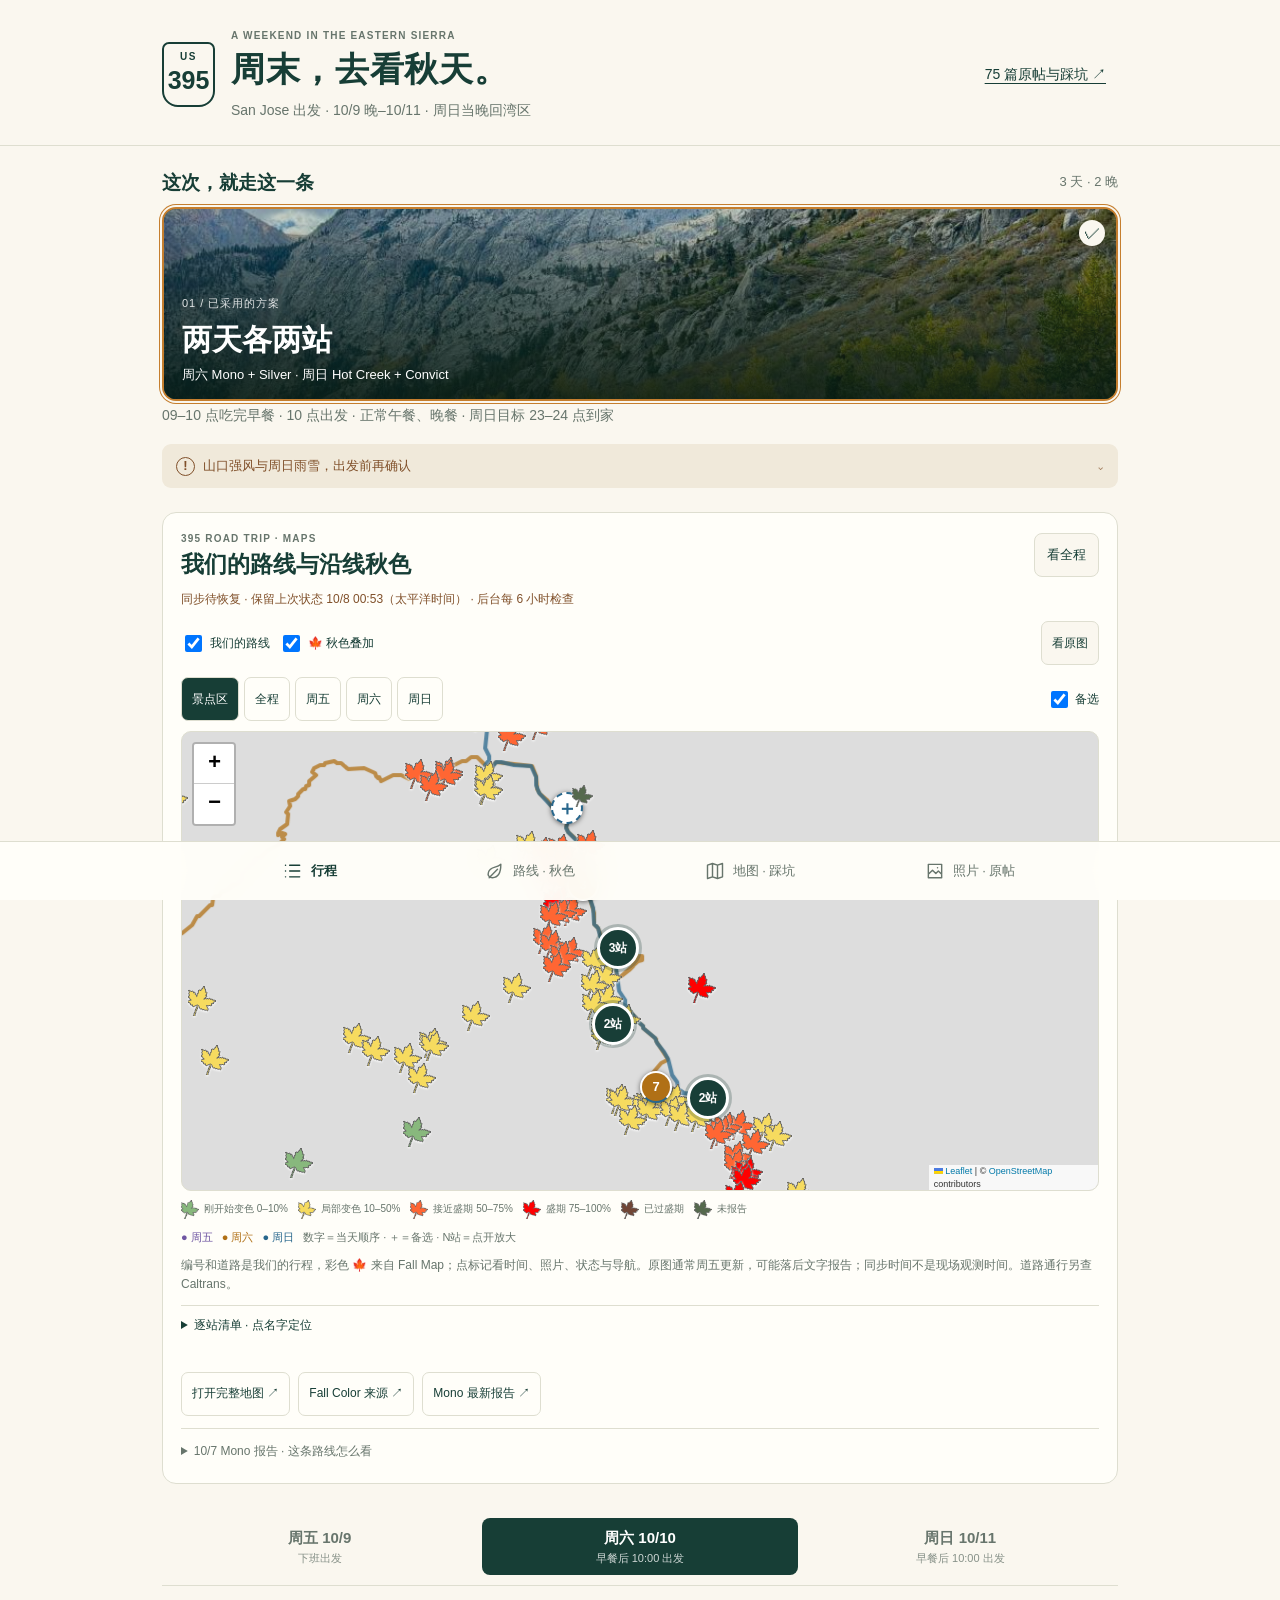
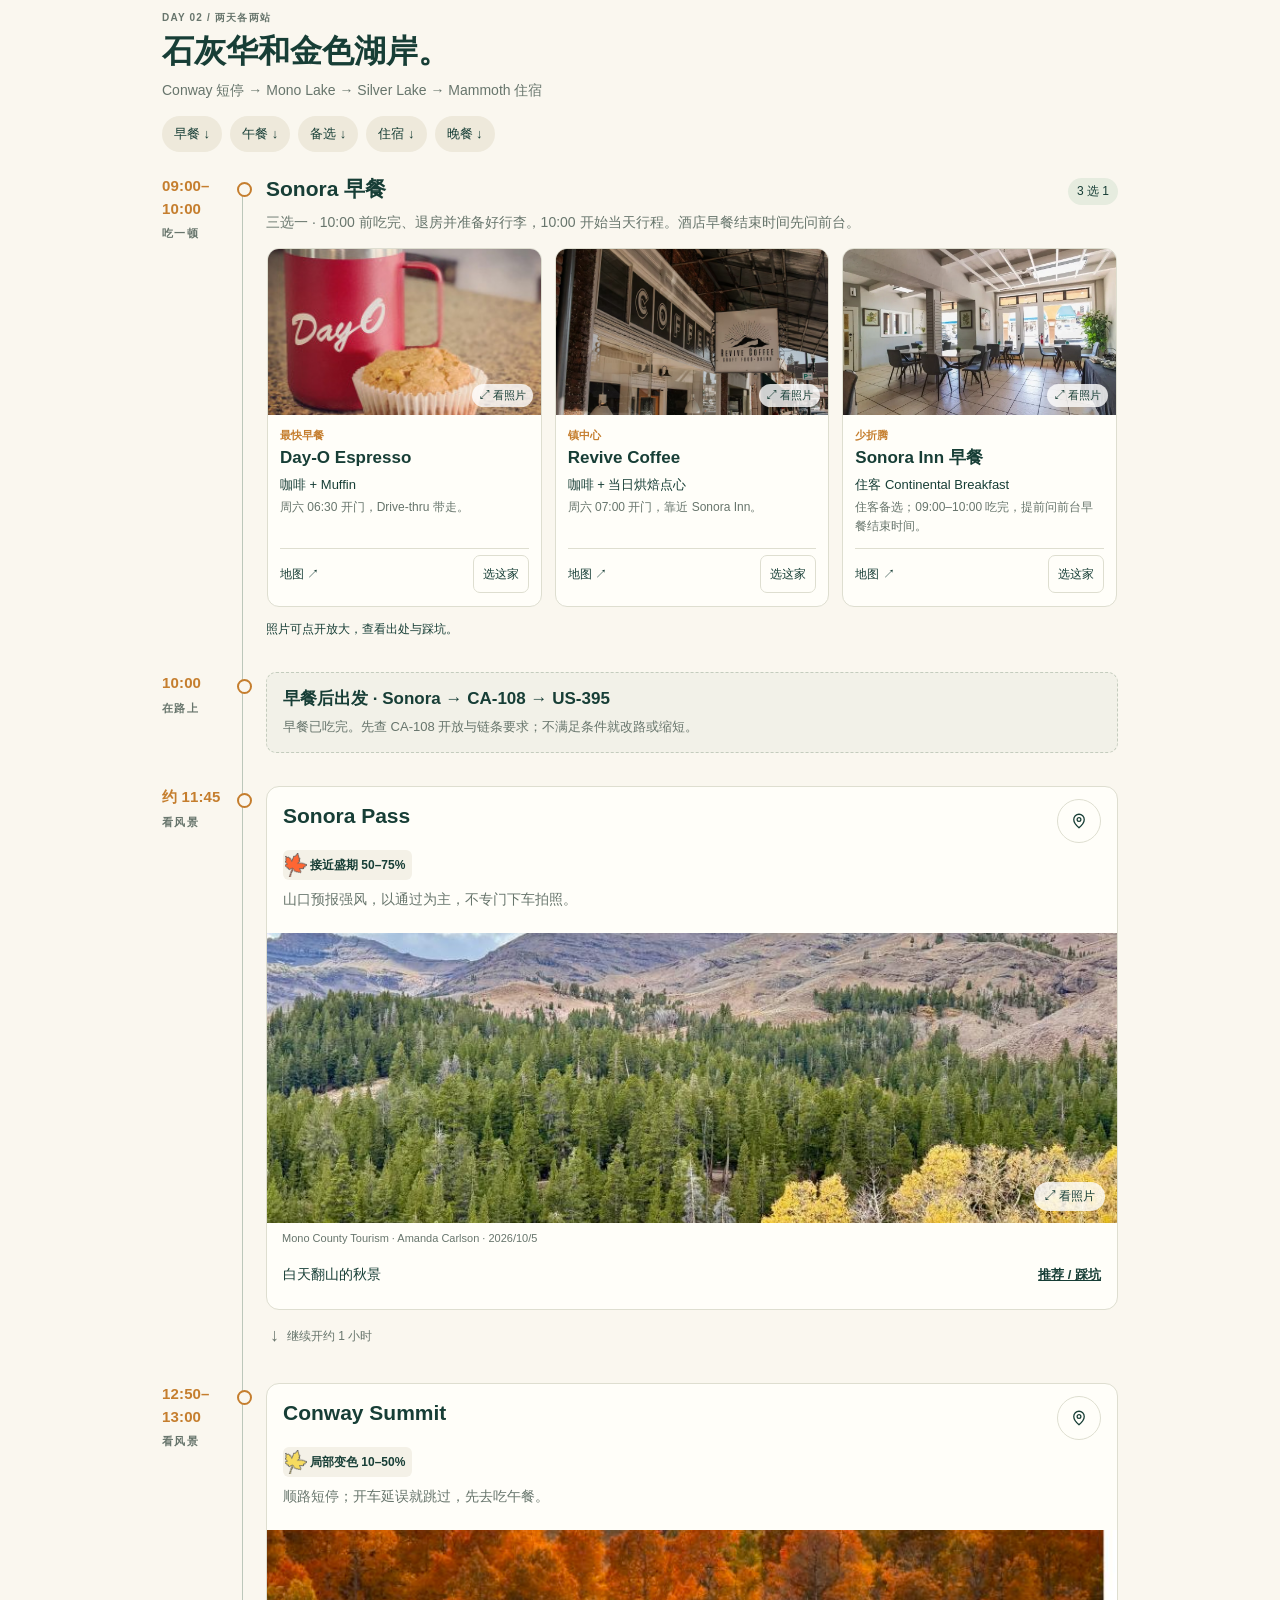
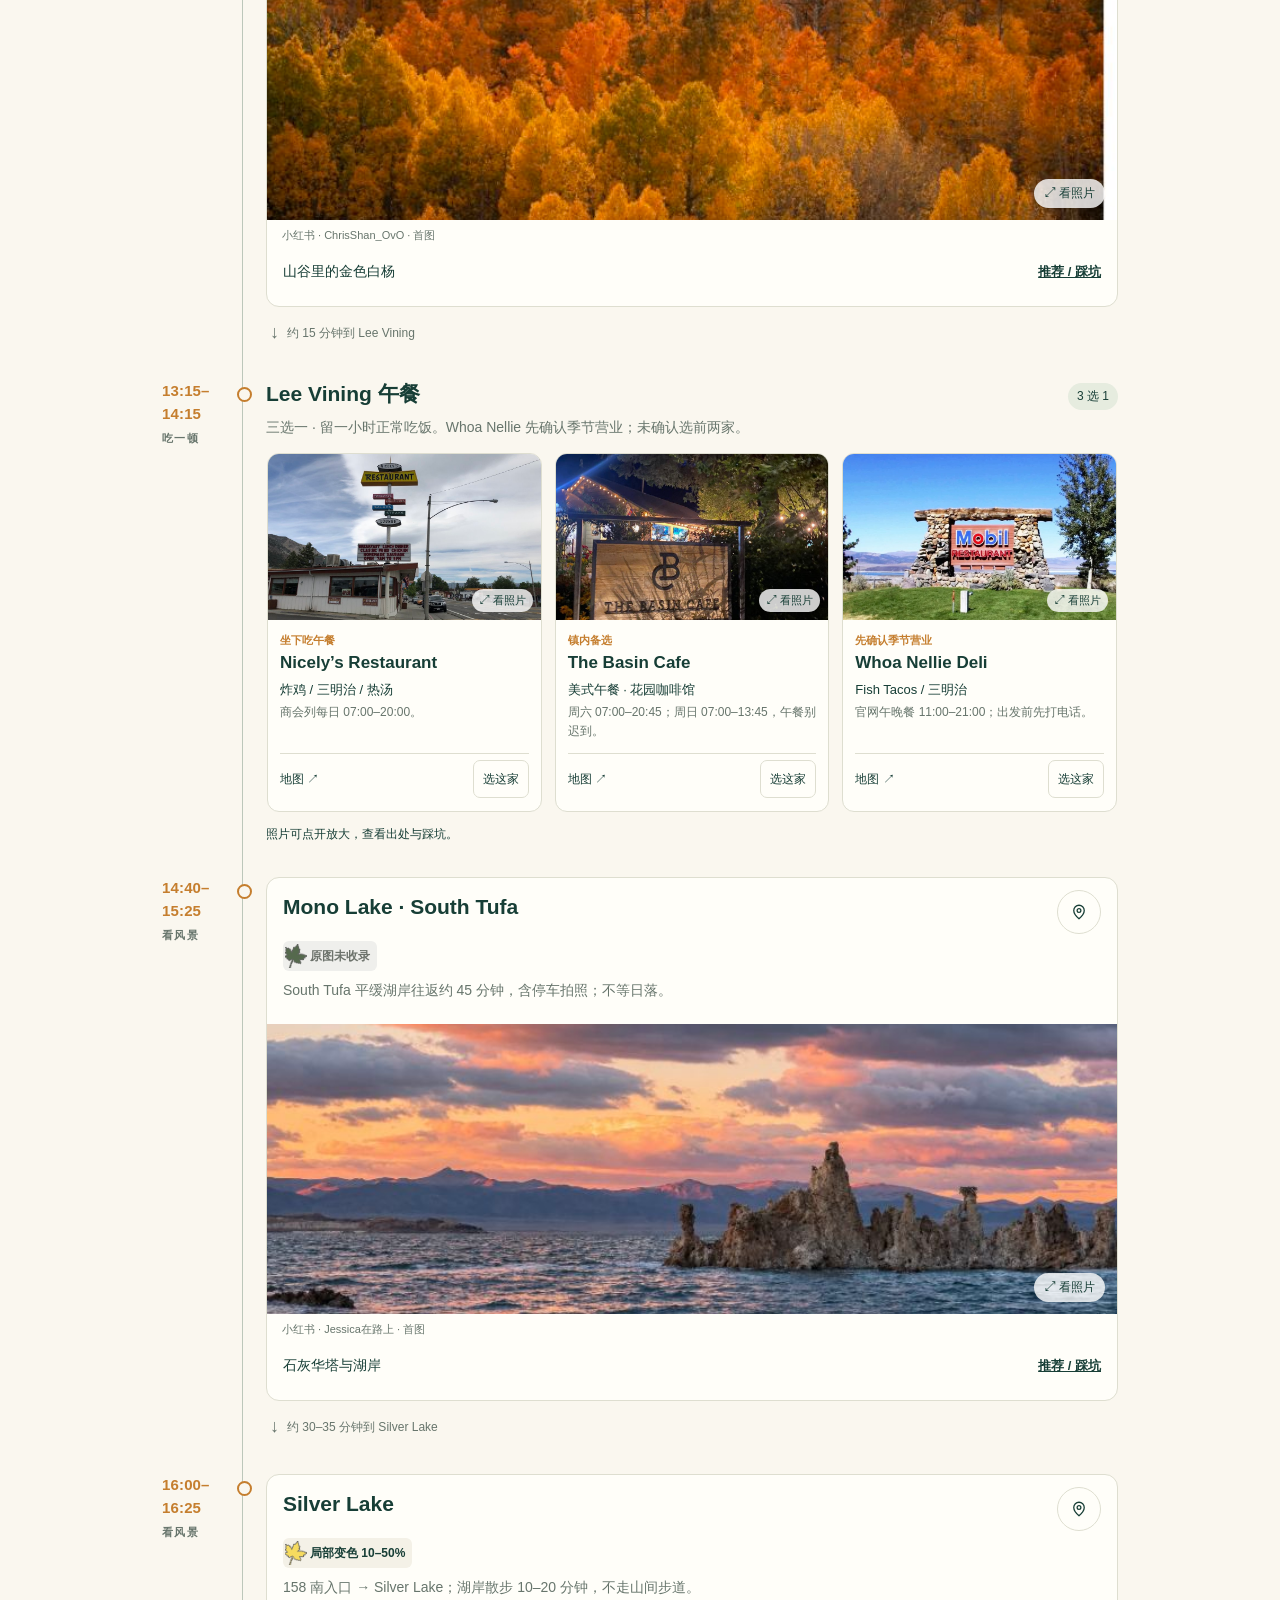
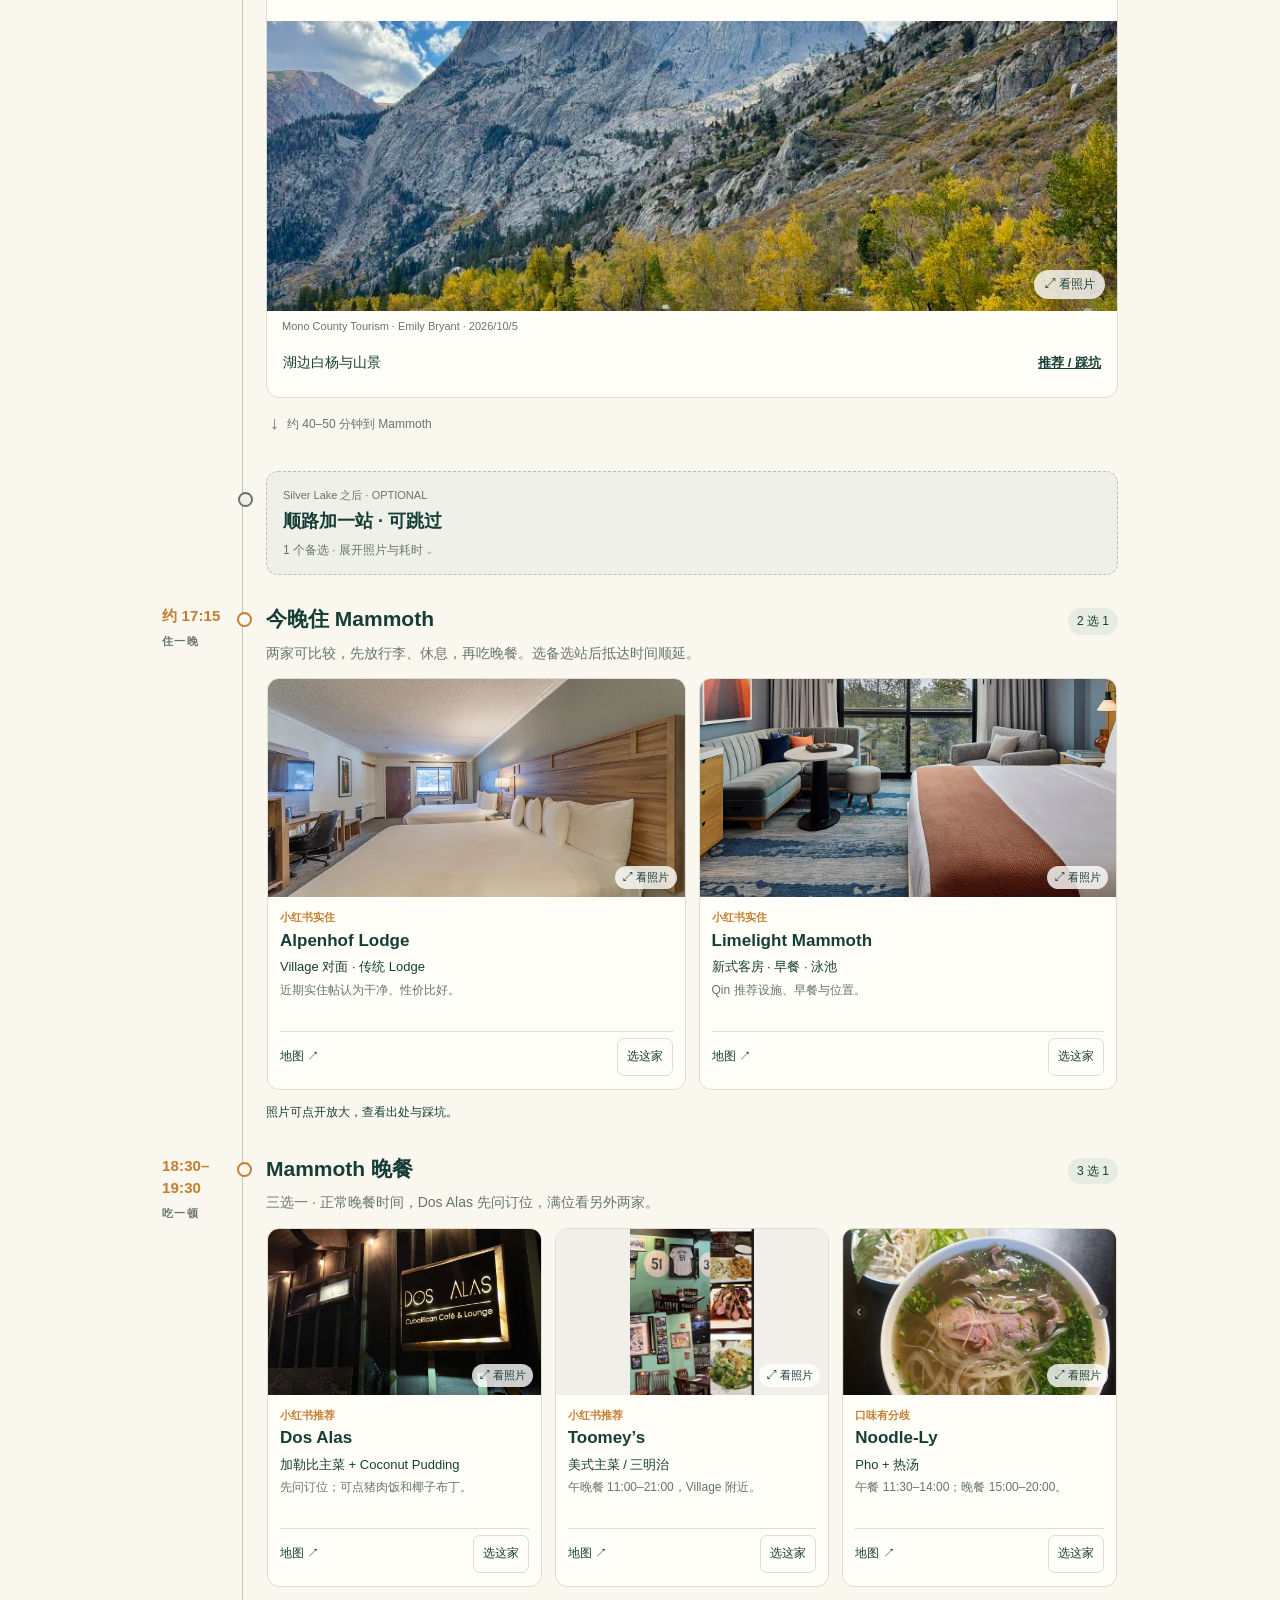
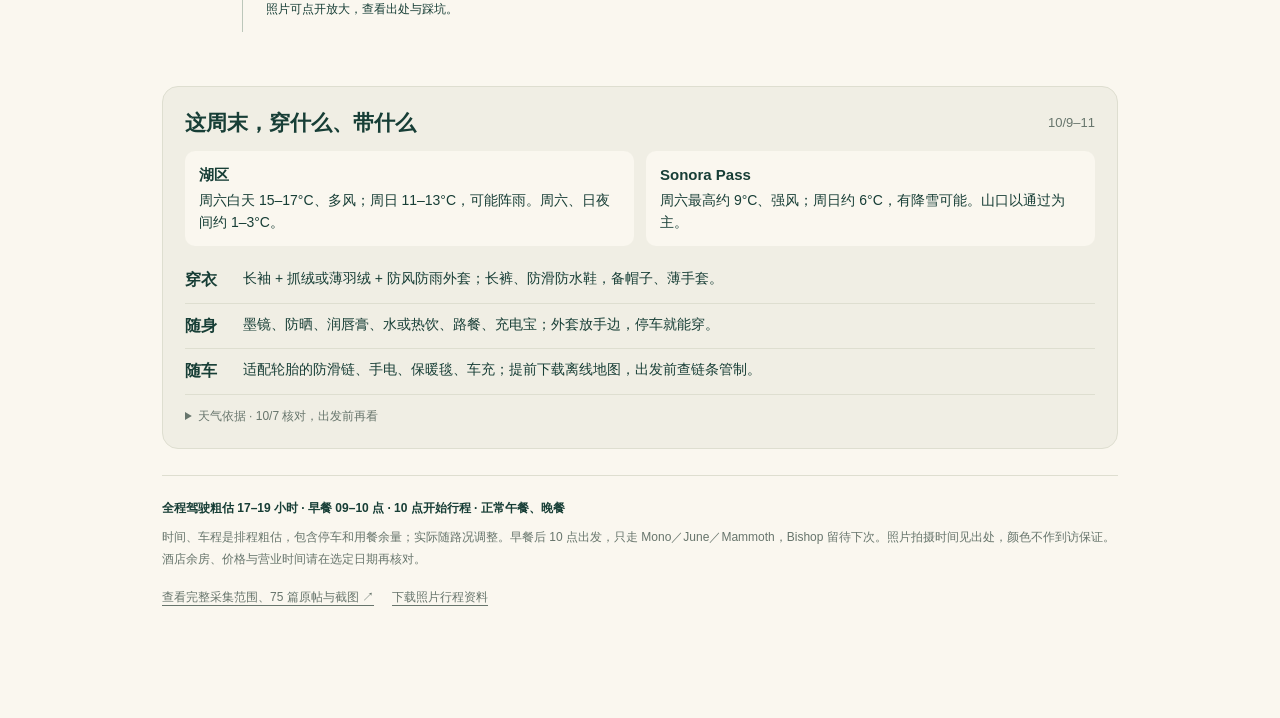
==== commit 66fb2824: "Overlay live Fall Map states and synchronize them automatically" ====
--- a/index.html
+++ b/index.html
@@ -8,13 +8,15 @@
   <title>395 秋日路书 · 照片行程</title>
   <link rel="stylesheet" href="vendor/leaflet/leaflet.css">
   <link rel="stylesheet" href="vendor/markercluster/MarkerCluster.css">
-  <link rel="stylesheet" href="mobile.css?v=20261008-7">
+  <link rel="stylesheet" href="mobile.css?v=20261008-8">
   <script src="vendor/leaflet/leaflet.js" defer></script>
   <script src="vendor/markercluster/leaflet.markercluster.js" defer></script>
-  <script src="guide-data.js?v=20261008-7" defer></script>
-  <script src="trip-map-data.js?v=20261008-7" defer></script>
-  <script src="mobile.js?v=20261008-7" defer></script>
-  <script src="trip-map.js?v=20261008-7" defer></script>
+  <script src="guide-data.js?v=20261008-8" defer></script>
+  <script src="trip-map-data.js?v=20261008-8" defer></script>
+  <script src="fall-state.js?v=20261008-8" defer></script>
+  <script src="fall-state-ui.js?v=20261008-8" defer></script>
+  <script src="mobile.js?v=20261008-8" defer></script>
+  <script src="trip-map.js?v=20261008-8" defer></script>
 </head>
 <body>
   <header class="mast"><div class="container mast-inner">
@@ -31,12 +33,13 @@
     </section>
     <section class="fall-card" id="fall-map" aria-labelledby="fall-map-title">
       <div class="fall-heading"><div><p class="eyebrow">395 ROAD TRIP · MAPS</p><h2 id="fall-map-title">我们的路线与沿线秋色</h2></div><button id="refresh-fall-map" class="refresh-map">刷新 ↻</button></div>
-      <div class="map-view-tabs" role="group" aria-label="地图视图"><button data-map-view="trip" aria-pressed="true">我们的路线</button><button data-map-view="fall" aria-pressed="false">秋色实况</button></div>
+      <p class="fall-note" id="fall-sync-status" role="status">正在载入 Fall Map 状态…</p><div class="overlay-controls"><label><input type="checkbox" id="show-trip-route" checked>我们的路线</label><label><input type="checkbox" id="show-fall-overlay" checked>🍁 秋色叠加</label><button data-map-view="fall" aria-pressed="false">看原图</button><button data-map-view="trip" aria-pressed="true" hidden>回叠加图</button></div>
       <div id="trip-map-panel">
         <div class="trip-map-filters" role="group" aria-label="按天筛选地图"><button data-map-day="east" aria-pressed="true">景点区</button><button data-map-day="all" aria-pressed="false">全程</button><button data-map-day="0" aria-pressed="false">周五</button><button data-map-day="1" aria-pressed="false">周六</button><button data-map-day="2" aria-pressed="false">周日</button><label><input type="checkbox" id="show-trip-optional" checked>备选</label></div>
         <div id="trip-map" role="region" aria-label="我们的三天行程地图"></div>
+        <div id="overlay-fall-legend" class="fall-legend"></div>
         <div class="trip-map-legend"><span class="trip-friday">● 周五</span><span class="trip-saturday">● 周六</span><span class="trip-sunday">● 周日</span><span>数字＝当天顺序 · ＋＝备选 · N站＝点开放大</span></div>
-        <p class="fall-note">点标记看时间、照片与导航。餐饮、住宿按城镇归组；道路线仅示意走向，通行以现场导航及 Caltrans 为准。</p>
+        <p class="fall-note">编号和道路是我们的行程，彩色 🍁 来自 Fall Map；点标记看时间、照片、状态与导航。原图通常周五更新，可能落后文字报告；同步时间不是现场观测时间。道路通行另查 Caltrans。</p>
         <details class="trip-stop-list"><summary>逐站清单 · 点名字定位</summary><div id="trip-stop-buttons"></div></details>
       </div>
       <div id="fall-map-panel" hidden>
--- a/mobile.css
+++ b/mobile.css
@@ -18,3 +18,5 @@
 [hidden]{display:none!important}.map-view-tabs{display:flex;gap:6px;margin:12px 0}.map-view-tabs button{flex:1;border:1px solid var(--line);border-radius:8px;background:var(--paper);font-size:13px}.map-view-tabs button[aria-pressed=true]{background:var(--ink);color:white;border-color:var(--ink)}.trip-map-filters{display:flex;flex-wrap:wrap;align-items:center;gap:5px;margin:10px 0}.trip-map-filters button{padding:5px 10px;font-size:12px;min-height:44px;border:1px solid var(--line);border-radius:7px;background:var(--white)}.trip-map-filters button[aria-pressed=true]{color:white;background:var(--ink)}.trip-map-filters label{font-size:12px;display:flex;align-items:center;min-height:44px;gap:4px;margin-left:auto}.trip-map-filters input{width:17px;height:17px}#trip-map{height:460px;width:100%;border:1px solid var(--line);border-radius:10px;isolation:isolate;z-index:0;font-family:var(--sans)}.trip-map-legend{display:flex;gap:9px;flex-wrap:wrap;margin-top:10px;font-size:11px;color:var(--muted)}.trip-friday{color:#7057a3}.trip-saturday{color:#b07016}.trip-sunday{color:#28678d}.trip-marker{background:none;border:none}.trip-marker span{display:flex;align-items:center;justify-content:center;width:32px;height:32px;background:var(--trip-color);border:2px solid white;border-radius:50%;color:white;font-size:13px;font-weight:750;box-shadow:0 1px 5px #0008}.trip-marker.optional span{background:white;color:var(--trip-color);border:2px dashed var(--trip-color);font-size:20px}.trip-marker.multi span{border-bottom-color:#28678d}.trip-popup h3{font-size:17px;margin:0 0 8px}.trip-popup .visit-time{font-size:12px;color:var(--trip-color);font-weight:750}.trip-popup p{font-size:12px;margin:6px 0}.trip-popup .map-option-links{display:flex;flex-wrap:wrap;gap:4px;margin:6px 0}.trip-popup button{min-height:36px;font-size:11px;padding:4px 7px;background:var(--paper);border:1px solid var(--line);border-radius:5px}.trip-popup a{display:inline-flex;align-items:center;min-height:36px;font-size:12px;margin-right:8px}.trip-popup section+section{border-top:1px solid var(--line);padding-top:9px;margin-top:9px}.trip-stop-list{font-size:12px;border-top:1px solid var(--line);padding:10px 0;margin:10px 0}.trip-stop-list summary{cursor:pointer;min-height:36px}.trip-stop-list h3{font-size:13px;margin:10px 0 6px}.trip-stop-list button{width:100%;display:flex;align-items:center;justify-content:space-between;gap:8px;text-align:left;padding:8px;border:0;border-bottom:1px solid var(--line);background:transparent;font-size:12px;min-height:44px}.trip-stop-list small{color:var(--muted);text-align:right}.leaflet-popup-content{margin:13px;max-height:280px;overflow-y:auto}.leaflet-popup-content-wrapper{border-radius:10px}.leaflet-container .leaflet-control-zoom a{width:40px;height:40px;line-height:40px;font-size:22px}.leaflet-container .leaflet-control-attribution{font-size:9px;max-width:95%}@media(max-width:600px){#trip-map{height:430px}.trip-map-filters{gap:4px}.trip-map-filters button{padding:5px 9px}.trip-popup h3{font-size:16px}.leaflet-popup-content{max-height:230px}.trip-map-legend{gap:6px;font-size:10px}.trip-map-filters label{margin-left:0}}
 
 .trip-cluster{background:none;border:0}.trip-cluster span{display:flex;align-items:center;justify-content:center;width:42px;height:42px;border:3px solid #fff;border-radius:50%;background:#183e37;color:white;font:700 12px var(--sans);box-shadow:0 0 0 3px #183e3740}.leaflet-popup-pane{z-index:800}.leaflet-popup .leaflet-popup-close-button{min-width:30px;min-height:30px;font-size:22px}#trip-map .leaflet-control-zoom{margin-top:10px;margin-left:10px}
+
+.overlay-controls{display:flex;align-items:center;flex-wrap:wrap;gap:9px;margin:12px 0;font-size:12px}.overlay-controls label{display:flex;gap:5px;align-items:center;min-height:44px}.overlay-controls input{width:17px;height:17px}.overlay-controls button{padding:5px 10px;border:1px solid var(--line);border-radius:7px;background:var(--paper);font-size:12px;margin-left:auto}.fall-badge{display:inline-flex;align-items:center;gap:3px;font-size:12px;font-weight:650;line-height:1.4;padding:3px 7px 3px 2px;border-radius:6px;background:#f4f1e7;margin:7px 0 4px;color:var(--ink);max-width:100%}.fall-badge img{width:22px;height:24px;object-fit:contain;flex:none}.fall-unknown{color:#6d736c;background:#efefec}.fall-badge-meta{font-size:11px!important;color:var(--muted);margin:3px 0 14px!important}.fall-badge-meta a{min-height:30px;display:inline-flex;align-items:center}.fall-legend img{width:18px;height:20px;object-fit:contain}.trip-marker>span{position:relative}.trip-marker .trip-fall-leaf{position:absolute;right:-12px;top:-9px;width:20px;height:22px;max-width:none;pointer-events:none;filter:drop-shadow(0 1px 1px white)}.source-fall-marker{background:none;border:0}.source-fall-marker img{width:28px;height:30px;filter:drop-shadow(0 1px 1px #fff)}.trip-stop-list .fall-badge{font-size:10px;padding:2px;display:flex}.trip-stop-list .fall-badge img{width:17px;height:19px}.sync-warning{color:var(--warn)!important}#overlay-fall-legend{gap:6px 10px;font-size:10px;margin:8px 0}.trip-popup .fall-badge{font-size:11px}.trip-popup .fall-badge-meta{font-size:10px!important}@media(max-width:350px){.overlay-controls{gap:5px;font-size:11px}.overlay-controls button{font-size:11px;padding:4px 7px}.fall-badge{font-size:11px}}
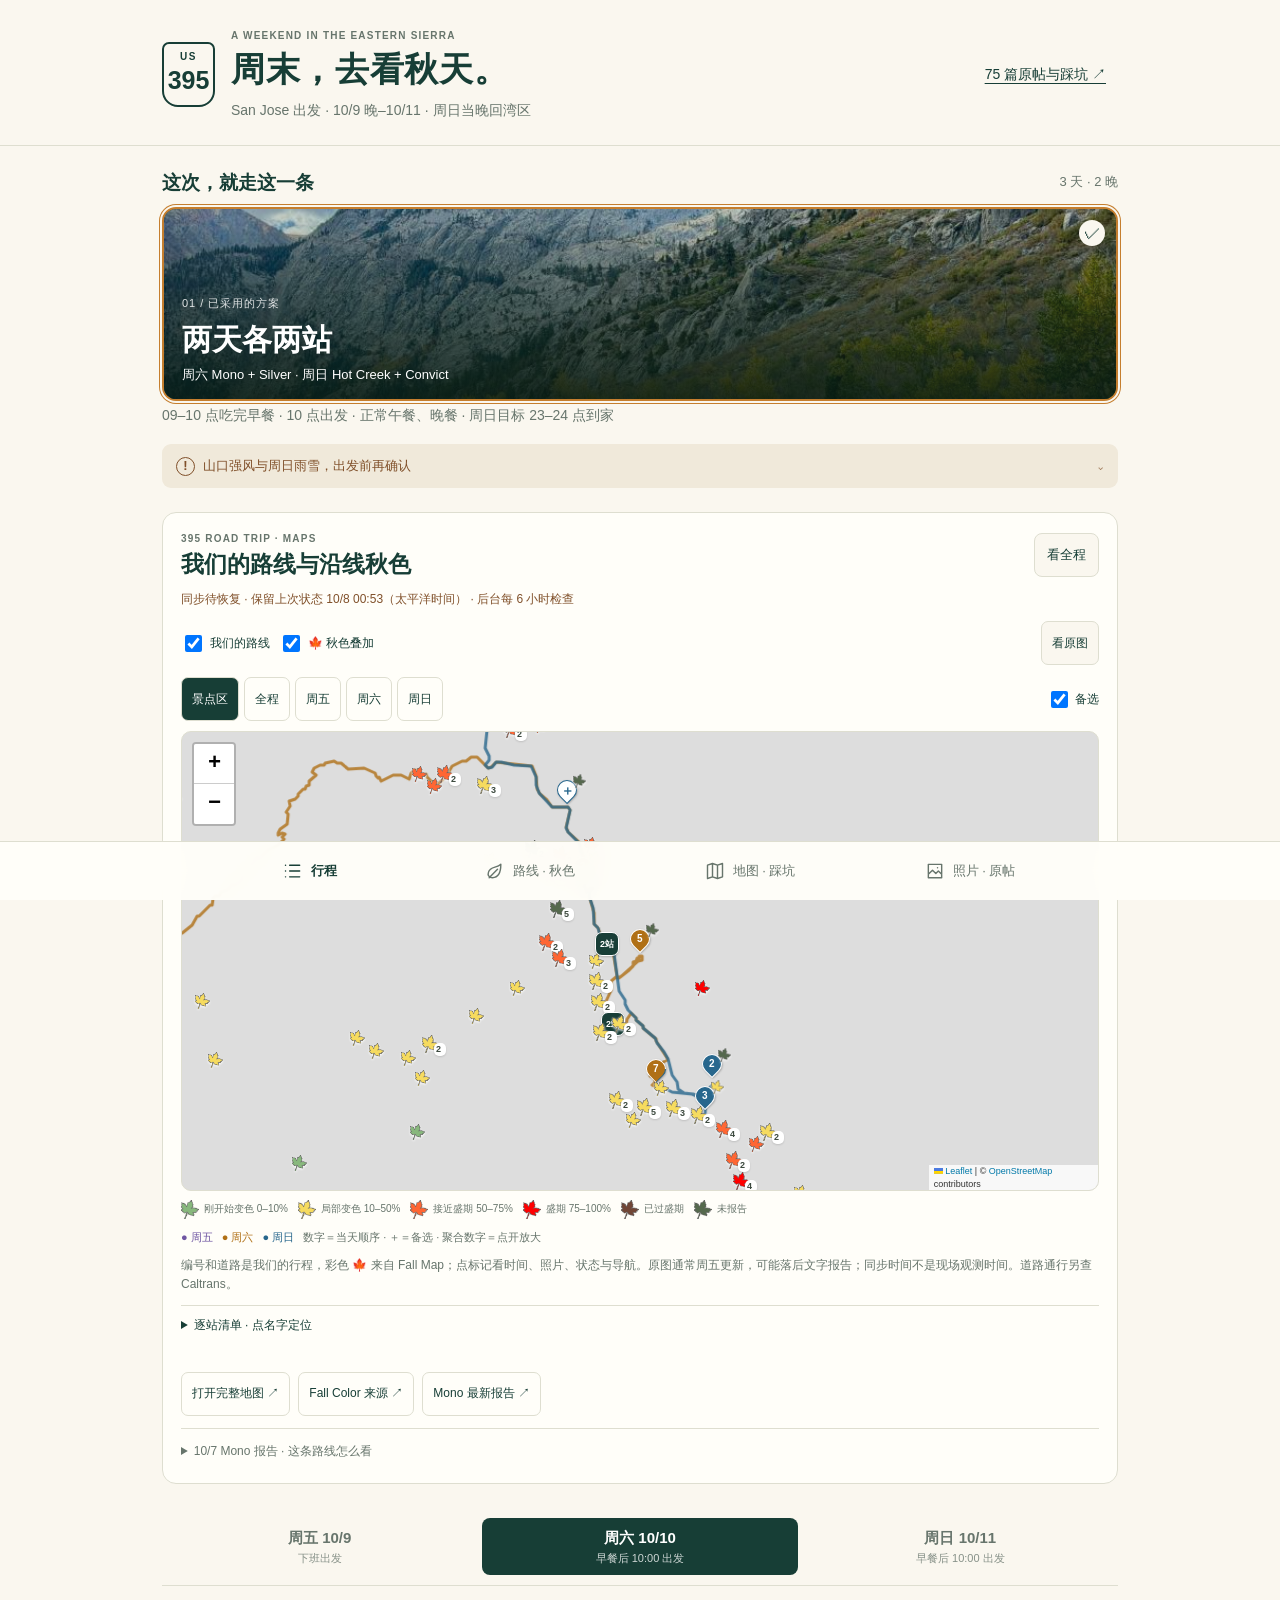
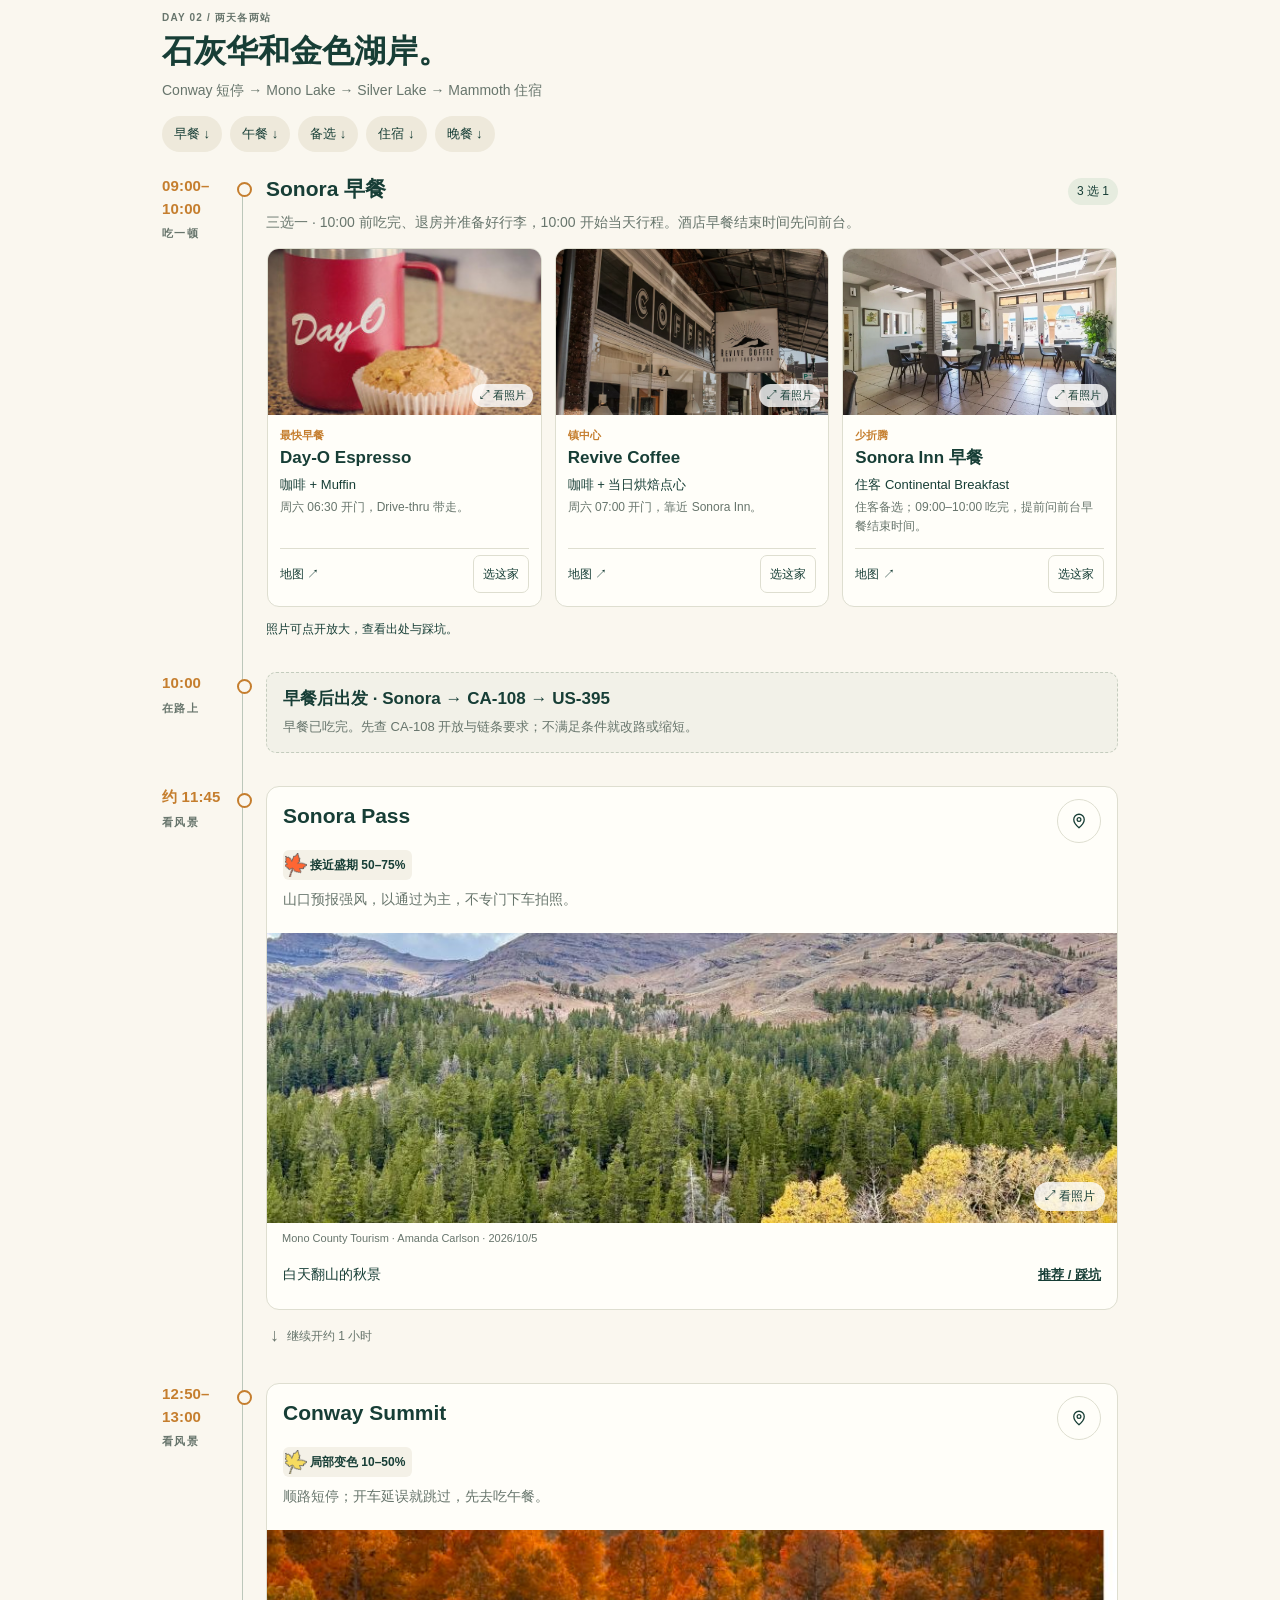
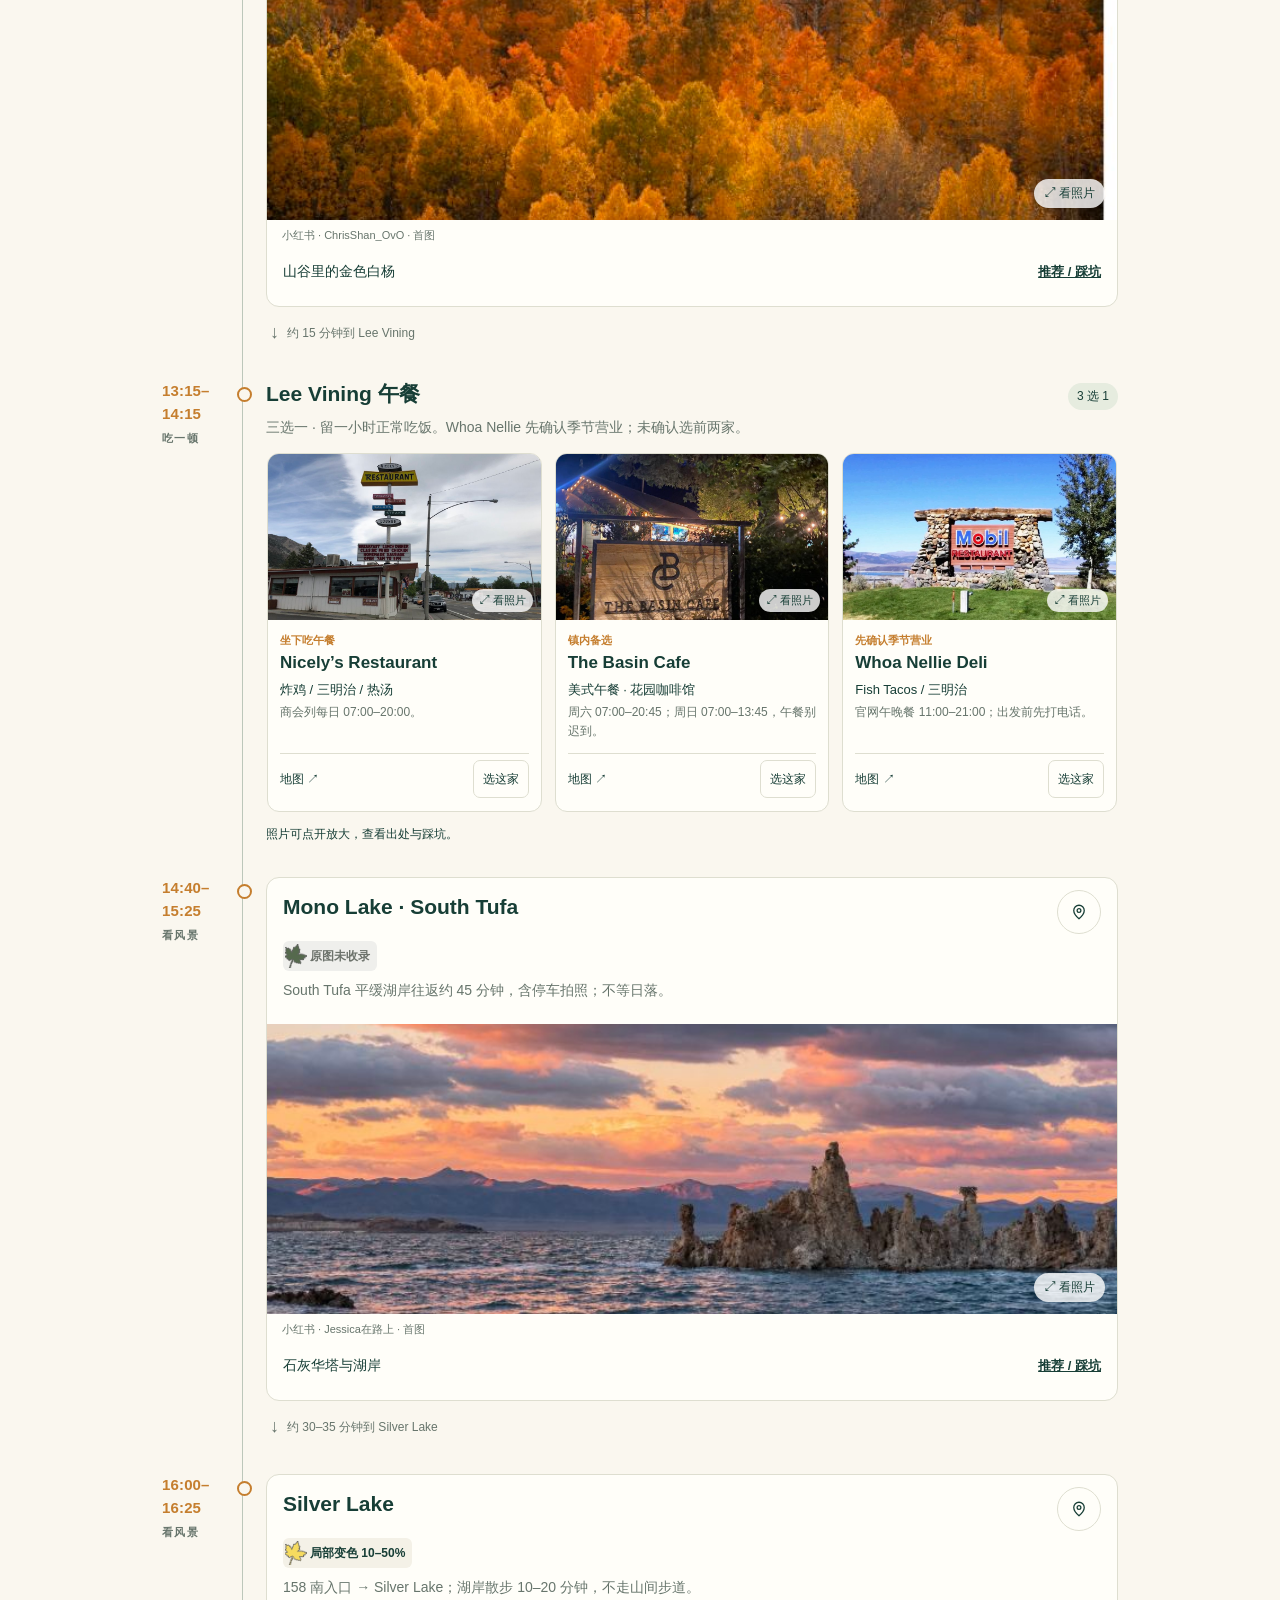
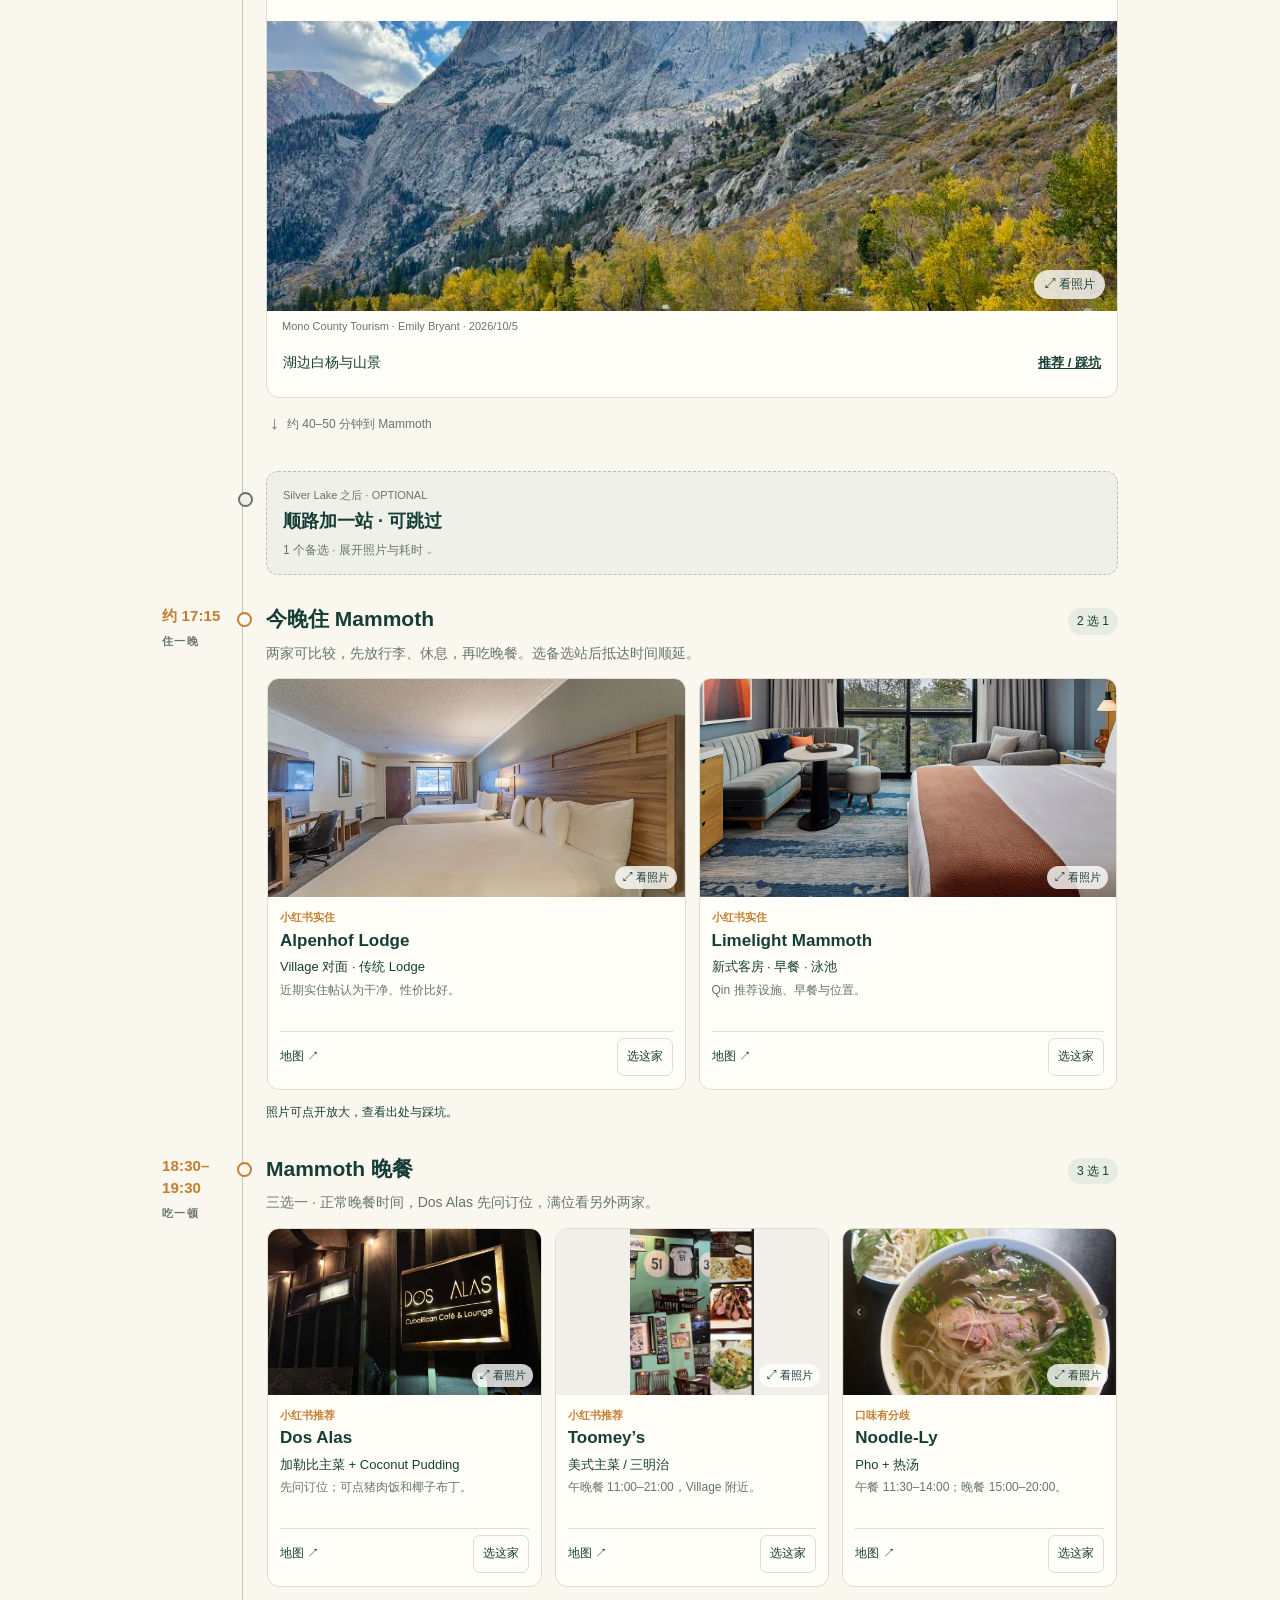
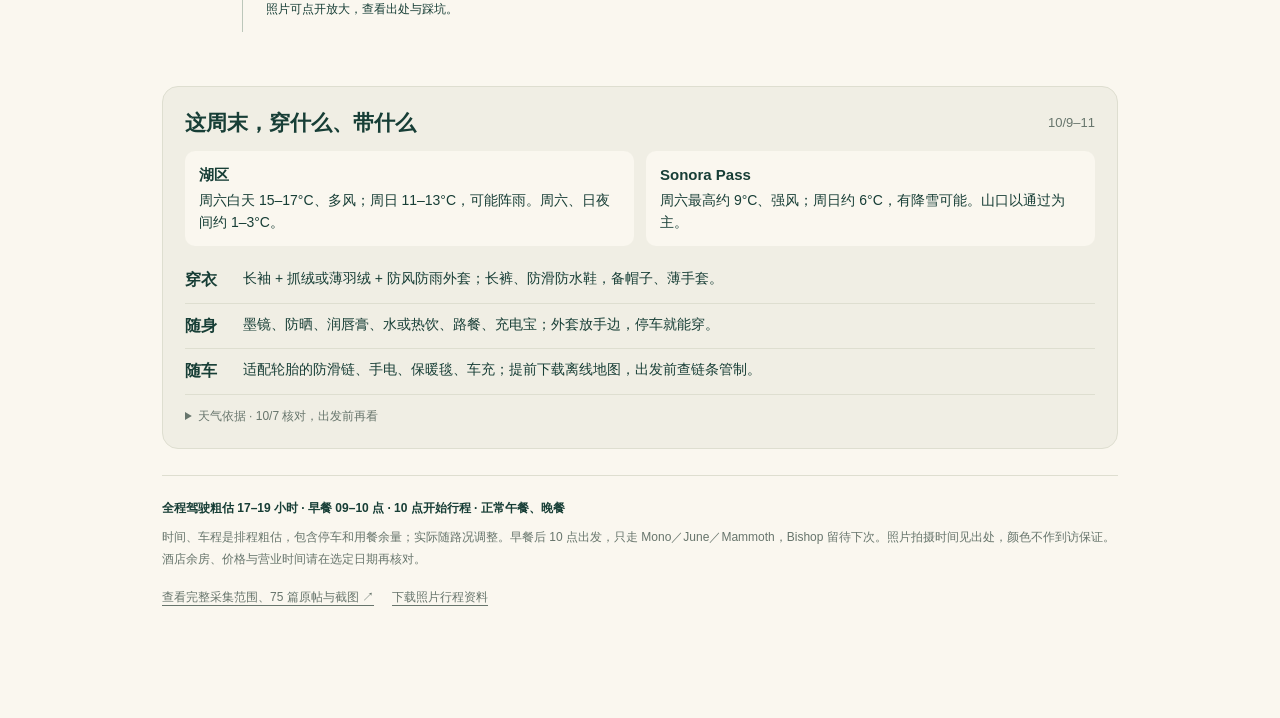
==== commit 5bd3a64b: "Use compact map pins and leaf markers with smaller clusters" ====
--- a/index.html
+++ b/index.html
@@ -8,15 +8,15 @@
   <title>395 秋日路书 · 照片行程</title>
   <link rel="stylesheet" href="vendor/leaflet/leaflet.css">
   <link rel="stylesheet" href="vendor/markercluster/MarkerCluster.css">
-  <link rel="stylesheet" href="mobile.css?v=20261008-8">
+  <link rel="stylesheet" href="mobile.css?v=20261008-9">
   <script src="vendor/leaflet/leaflet.js" defer></script>
   <script src="vendor/markercluster/leaflet.markercluster.js" defer></script>
-  <script src="guide-data.js?v=20261008-8" defer></script>
-  <script src="trip-map-data.js?v=20261008-8" defer></script>
-  <script src="fall-state.js?v=20261008-8" defer></script>
-  <script src="fall-state-ui.js?v=20261008-8" defer></script>
-  <script src="mobile.js?v=20261008-8" defer></script>
-  <script src="trip-map.js?v=20261008-8" defer></script>
+  <script src="guide-data.js?v=20261008-9" defer></script>
+  <script src="trip-map-data.js?v=20261008-9" defer></script>
+  <script src="fall-state.js?v=20261008-9" defer></script>
+  <script src="fall-state-ui.js?v=20261008-9" defer></script>
+  <script src="mobile.js?v=20261008-9" defer></script>
+  <script src="trip-map.js?v=20261008-9" defer></script>
 </head>
 <body>
   <header class="mast"><div class="container mast-inner">
@@ -38,7 +38,7 @@
         <div class="trip-map-filters" role="group" aria-label="按天筛选地图"><button data-map-day="east" aria-pressed="true">景点区</button><button data-map-day="all" aria-pressed="false">全程</button><button data-map-day="0" aria-pressed="false">周五</button><button data-map-day="1" aria-pressed="false">周六</button><button data-map-day="2" aria-pressed="false">周日</button><label><input type="checkbox" id="show-trip-optional" checked>备选</label></div>
         <div id="trip-map" role="region" aria-label="我们的三天行程地图"></div>
         <div id="overlay-fall-legend" class="fall-legend"></div>
-        <div class="trip-map-legend"><span class="trip-friday">● 周五</span><span class="trip-saturday">● 周六</span><span class="trip-sunday">● 周日</span><span>数字＝当天顺序 · ＋＝备选 · N站＝点开放大</span></div>
+        <div class="trip-map-legend"><span class="trip-friday">● 周五</span><span class="trip-saturday">● 周六</span><span class="trip-sunday">● 周日</span><span>数字＝当天顺序 · ＋＝备选 · 聚合数字＝点开放大</span></div>
         <p class="fall-note">编号和道路是我们的行程，彩色 🍁 来自 Fall Map；点标记看时间、照片、状态与导航。原图通常周五更新，可能落后文字报告；同步时间不是现场观测时间。道路通行另查 Caltrans。</p>
         <details class="trip-stop-list"><summary>逐站清单 · 点名字定位</summary><div id="trip-stop-buttons"></div></details>
       </div>
--- a/mobile.css
+++ b/mobile.css
@@ -15,8 +15,8 @@
 
 .fall-card{margin:24px 0;padding:18px;border:1px solid var(--line);border-radius:14px;background:var(--white);scroll-margin-top:12px}.fall-heading{display:flex;align-items:center;justify-content:space-between;gap:12px}.fall-heading h2{font-family:var(--serif);font-size:23px;margin-top:3px}.refresh-map{border:1px solid var(--line);border-radius:8px;background:var(--paper);padding:6px 12px;font-size:13px;flex:none}.fall-note,.map-feedback{font-size:12px;color:var(--muted);margin:10px 0;line-height:1.6}.fall-map-frame{border:1px solid var(--line);border-radius:10px;overflow:hidden;background:var(--soft)}.fall-map-frame iframe{display:block;width:100%;height:440px;border:0}.fall-legend{display:flex;flex-wrap:wrap;gap:7px 13px;font-size:11px;color:var(--muted);margin:12px 0 14px}.fall-legend span{display:flex;align-items:center;gap:5px}.leaf{display:inline-block;width:10px;height:12px;border-radius:1px 9px 1px 9px;transform:rotate(-15deg)}.leaf.patchy{background:#dfc544}.leaf.near{background:#e99a28}.leaf.peak{background:#c74735}.leaf.past{background:#784e3a}.leaf.unknown{background:#748d71}.fall-report{margin-top:12px;color:var(--muted);font-size:12px;border-top:1px solid var(--line);padding-top:8px}.fall-report summary{cursor:pointer;padding:5px 0}.fall-report p{margin:8px 0 0}.fall-card .linkrow a{font-size:12px;min-height:44px;padding:6px 10px}@media(max-width:600px){.fall-card{padding:13px;margin:20px 0}.fall-heading h2{font-size:20px}.fall-map-frame iframe{height:400px}.fall-heading .eyebrow{font-size:8px}.refresh-map{padding:5px 9px;font-size:12px}.bottom-nav a,.bottom-nav button{font-size:10px}.fall-card .linkrow{gap:6px}.fall-card .linkrow a{font-size:11px;padding:5px 8px}}
 
-[hidden]{display:none!important}.map-view-tabs{display:flex;gap:6px;margin:12px 0}.map-view-tabs button{flex:1;border:1px solid var(--line);border-radius:8px;background:var(--paper);font-size:13px}.map-view-tabs button[aria-pressed=true]{background:var(--ink);color:white;border-color:var(--ink)}.trip-map-filters{display:flex;flex-wrap:wrap;align-items:center;gap:5px;margin:10px 0}.trip-map-filters button{padding:5px 10px;font-size:12px;min-height:44px;border:1px solid var(--line);border-radius:7px;background:var(--white)}.trip-map-filters button[aria-pressed=true]{color:white;background:var(--ink)}.trip-map-filters label{font-size:12px;display:flex;align-items:center;min-height:44px;gap:4px;margin-left:auto}.trip-map-filters input{width:17px;height:17px}#trip-map{height:460px;width:100%;border:1px solid var(--line);border-radius:10px;isolation:isolate;z-index:0;font-family:var(--sans)}.trip-map-legend{display:flex;gap:9px;flex-wrap:wrap;margin-top:10px;font-size:11px;color:var(--muted)}.trip-friday{color:#7057a3}.trip-saturday{color:#b07016}.trip-sunday{color:#28678d}.trip-marker{background:none;border:none}.trip-marker span{display:flex;align-items:center;justify-content:center;width:32px;height:32px;background:var(--trip-color);border:2px solid white;border-radius:50%;color:white;font-size:13px;font-weight:750;box-shadow:0 1px 5px #0008}.trip-marker.optional span{background:white;color:var(--trip-color);border:2px dashed var(--trip-color);font-size:20px}.trip-marker.multi span{border-bottom-color:#28678d}.trip-popup h3{font-size:17px;margin:0 0 8px}.trip-popup .visit-time{font-size:12px;color:var(--trip-color);font-weight:750}.trip-popup p{font-size:12px;margin:6px 0}.trip-popup .map-option-links{display:flex;flex-wrap:wrap;gap:4px;margin:6px 0}.trip-popup button{min-height:36px;font-size:11px;padding:4px 7px;background:var(--paper);border:1px solid var(--line);border-radius:5px}.trip-popup a{display:inline-flex;align-items:center;min-height:36px;font-size:12px;margin-right:8px}.trip-popup section+section{border-top:1px solid var(--line);padding-top:9px;margin-top:9px}.trip-stop-list{font-size:12px;border-top:1px solid var(--line);padding:10px 0;margin:10px 0}.trip-stop-list summary{cursor:pointer;min-height:36px}.trip-stop-list h3{font-size:13px;margin:10px 0 6px}.trip-stop-list button{width:100%;display:flex;align-items:center;justify-content:space-between;gap:8px;text-align:left;padding:8px;border:0;border-bottom:1px solid var(--line);background:transparent;font-size:12px;min-height:44px}.trip-stop-list small{color:var(--muted);text-align:right}.leaflet-popup-content{margin:13px;max-height:280px;overflow-y:auto}.leaflet-popup-content-wrapper{border-radius:10px}.leaflet-container .leaflet-control-zoom a{width:40px;height:40px;line-height:40px;font-size:22px}.leaflet-container .leaflet-control-attribution{font-size:9px;max-width:95%}@media(max-width:600px){#trip-map{height:430px}.trip-map-filters{gap:4px}.trip-map-filters button{padding:5px 9px}.trip-popup h3{font-size:16px}.leaflet-popup-content{max-height:230px}.trip-map-legend{gap:6px;font-size:10px}.trip-map-filters label{margin-left:0}}
+[hidden]{display:none!important}.map-view-tabs{display:flex;gap:6px;margin:12px 0}.map-view-tabs button{flex:1;border:1px solid var(--line);border-radius:8px;background:var(--paper);font-size:13px}.map-view-tabs button[aria-pressed=true]{background:var(--ink);color:white;border-color:var(--ink)}.trip-map-filters{display:flex;flex-wrap:wrap;align-items:center;gap:5px;margin:10px 0}.trip-map-filters button{padding:5px 10px;font-size:12px;min-height:44px;border:1px solid var(--line);border-radius:7px;background:var(--white)}.trip-map-filters button[aria-pressed=true]{color:white;background:var(--ink)}.trip-map-filters label{font-size:12px;display:flex;align-items:center;min-height:44px;gap:4px;margin-left:auto}.trip-map-filters input{width:17px;height:17px}#trip-map{height:460px;width:100%;border:1px solid var(--line);border-radius:10px;isolation:isolate;z-index:0;font-family:var(--sans)}.trip-map-legend{display:flex;gap:9px;flex-wrap:wrap;margin-top:10px;font-size:11px;color:var(--muted)}.trip-friday{color:#7057a3}.trip-saturday{color:#b07016}.trip-sunday{color:#28678d}.trip-marker{background:none;border:none}.trip-marker span{position:absolute;left:4px;top:2px;display:flex;align-items:center;justify-content:center;width:20px;height:20px;background:var(--trip-color);border:1.5px solid white;border-radius:50% 50% 50% 0;transform:rotate(-45deg);color:white;box-shadow:0 1px 2px #0004}.trip-marker span b{transform:rotate(45deg);font:700 10px/1 var(--sans)}.trip-marker.optional span{background:white;color:var(--trip-color);border:1.5px solid var(--trip-color)}.trip-marker.optional span b{font-size:13px}.trip-marker.multi span{border-bottom-color:#28678d}.trip-popup h3{font-size:17px;margin:0 0 8px}.trip-popup .visit-time{font-size:12px;color:var(--trip-color);font-weight:750}.trip-popup p{font-size:12px;margin:6px 0}.trip-popup .map-option-links{display:flex;flex-wrap:wrap;gap:4px;margin:6px 0}.trip-popup button{min-height:36px;font-size:11px;padding:4px 7px;background:var(--paper);border:1px solid var(--line);border-radius:5px}.trip-popup a{display:inline-flex;align-items:center;min-height:36px;font-size:12px;margin-right:8px}.trip-popup section+section{border-top:1px solid var(--line);padding-top:9px;margin-top:9px}.trip-stop-list{font-size:12px;border-top:1px solid var(--line);padding:10px 0;margin:10px 0}.trip-stop-list summary{cursor:pointer;min-height:36px}.trip-stop-list h3{font-size:13px;margin:10px 0 6px}.trip-stop-list button{width:100%;display:flex;align-items:center;justify-content:space-between;gap:8px;text-align:left;padding:8px;border:0;border-bottom:1px solid var(--line);background:transparent;font-size:12px;min-height:44px}.trip-stop-list small{color:var(--muted);text-align:right}.leaflet-popup-content{margin:13px;max-height:280px;overflow-y:auto}.leaflet-popup-content-wrapper{border-radius:10px}.leaflet-container .leaflet-control-zoom a{width:40px;height:40px;line-height:40px;font-size:22px}.leaflet-container .leaflet-control-attribution{font-size:9px;max-width:95%}@media(max-width:600px){#trip-map{height:430px}.trip-map-filters{gap:4px}.trip-map-filters button{padding:5px 9px}.trip-popup h3{font-size:16px}.leaflet-popup-content{max-height:230px}.trip-map-legend{gap:6px;font-size:10px}.trip-map-filters label{margin-left:0}}
 
-.trip-cluster{background:none;border:0}.trip-cluster span{display:flex;align-items:center;justify-content:center;width:42px;height:42px;border:3px solid #fff;border-radius:50%;background:#183e37;color:white;font:700 12px var(--sans);box-shadow:0 0 0 3px #183e3740}.leaflet-popup-pane{z-index:800}.leaflet-popup .leaflet-popup-close-button{min-width:30px;min-height:30px;font-size:22px}#trip-map .leaflet-control-zoom{margin-top:10px;margin-left:10px}
+.trip-cluster{background:none;border:0}.trip-cluster span{display:flex;align-items:center;justify-content:center;width:24px;height:24px;margin:1px;border:1.5px solid white;border-radius:7px;background:#183e37;color:white;font:700 9px var(--sans);box-shadow:0 1px 2px #0003}.leaflet-popup-pane{z-index:800}.leaflet-popup .leaflet-popup-close-button{min-width:30px;min-height:30px;font-size:22px}#trip-map .leaflet-control-zoom{margin-top:10px;margin-left:10px}
 
-.overlay-controls{display:flex;align-items:center;flex-wrap:wrap;gap:9px;margin:12px 0;font-size:12px}.overlay-controls label{display:flex;gap:5px;align-items:center;min-height:44px}.overlay-controls input{width:17px;height:17px}.overlay-controls button{padding:5px 10px;border:1px solid var(--line);border-radius:7px;background:var(--paper);font-size:12px;margin-left:auto}.fall-badge{display:inline-flex;align-items:center;gap:3px;font-size:12px;font-weight:650;line-height:1.4;padding:3px 7px 3px 2px;border-radius:6px;background:#f4f1e7;margin:7px 0 4px;color:var(--ink);max-width:100%}.fall-badge img{width:22px;height:24px;object-fit:contain;flex:none}.fall-unknown{color:#6d736c;background:#efefec}.fall-badge-meta{font-size:11px!important;color:var(--muted);margin:3px 0 14px!important}.fall-badge-meta a{min-height:30px;display:inline-flex;align-items:center}.fall-legend img{width:18px;height:20px;object-fit:contain}.trip-marker>span{position:relative}.trip-marker .trip-fall-leaf{position:absolute;right:-12px;top:-9px;width:20px;height:22px;max-width:none;pointer-events:none;filter:drop-shadow(0 1px 1px white)}.source-fall-marker{background:none;border:0}.source-fall-marker img{width:28px;height:30px;filter:drop-shadow(0 1px 1px #fff)}.trip-stop-list .fall-badge{font-size:10px;padding:2px;display:flex}.trip-stop-list .fall-badge img{width:17px;height:19px}.sync-warning{color:var(--warn)!important}#overlay-fall-legend{gap:6px 10px;font-size:10px;margin:8px 0}.trip-popup .fall-badge{font-size:11px}.trip-popup .fall-badge-meta{font-size:10px!important}@media(max-width:350px){.overlay-controls{gap:5px;font-size:11px}.overlay-controls button{font-size:11px;padding:4px 7px}.fall-badge{font-size:11px}}
+.overlay-controls{display:flex;align-items:center;flex-wrap:wrap;gap:9px;margin:12px 0;font-size:12px}.overlay-controls label{display:flex;gap:5px;align-items:center;min-height:44px}.overlay-controls input{width:17px;height:17px}.overlay-controls button{padding:5px 10px;border:1px solid var(--line);border-radius:7px;background:var(--paper);font-size:12px;margin-left:auto}.fall-badge{display:inline-flex;align-items:center;gap:3px;font-size:12px;font-weight:650;line-height:1.4;padding:3px 7px 3px 2px;border-radius:6px;background:#f4f1e7;margin:7px 0 4px;color:var(--ink);max-width:100%}.fall-badge img{width:22px;height:24px;object-fit:contain;flex:none}.fall-unknown{color:#6d736c;background:#efefec}.fall-badge-meta{font-size:11px!important;color:var(--muted);margin:3px 0 14px!important}.fall-badge-meta a{min-height:30px;display:inline-flex;align-items:center}.fall-legend img{width:18px;height:20px;object-fit:contain}.trip-marker>span{position:absolute}.trip-marker .trip-fall-leaf{position:absolute;right:-5px;top:-4px;width:12px;height:14px;max-width:none;pointer-events:none;filter:drop-shadow(0 1px 1px white)}.source-fall-marker{background:none;border:0}.source-fall-marker img{width:14px;height:16px;margin:3px;filter:drop-shadow(0 1px 1px #fff)}.fall-cluster{background:none;border:0}.fall-cluster img{width:16px;height:18px;margin:3px 0;filter:drop-shadow(0 1px 1px white)}.fall-cluster small{position:absolute;right:0;bottom:0;min-width:12px;padding:1px 2px;background:white;border-radius:5px;color:#3e4b40;font:700 9px/1.2 var(--sans);box-shadow:0 1px 2px #0002}.trip-stop-list .fall-badge{font-size:10px;padding:2px;display:flex}.trip-stop-list .fall-badge img{width:17px;height:19px}.sync-warning{color:var(--warn)!important}#overlay-fall-legend{gap:6px 10px;font-size:10px;margin:8px 0}.trip-popup .fall-badge{font-size:11px}.trip-popup .fall-badge-meta{font-size:10px!important}@media(max-width:350px){.overlay-controls{gap:5px;font-size:11px}.overlay-controls button{font-size:11px;padding:4px 7px}.fall-badge{font-size:11px}}
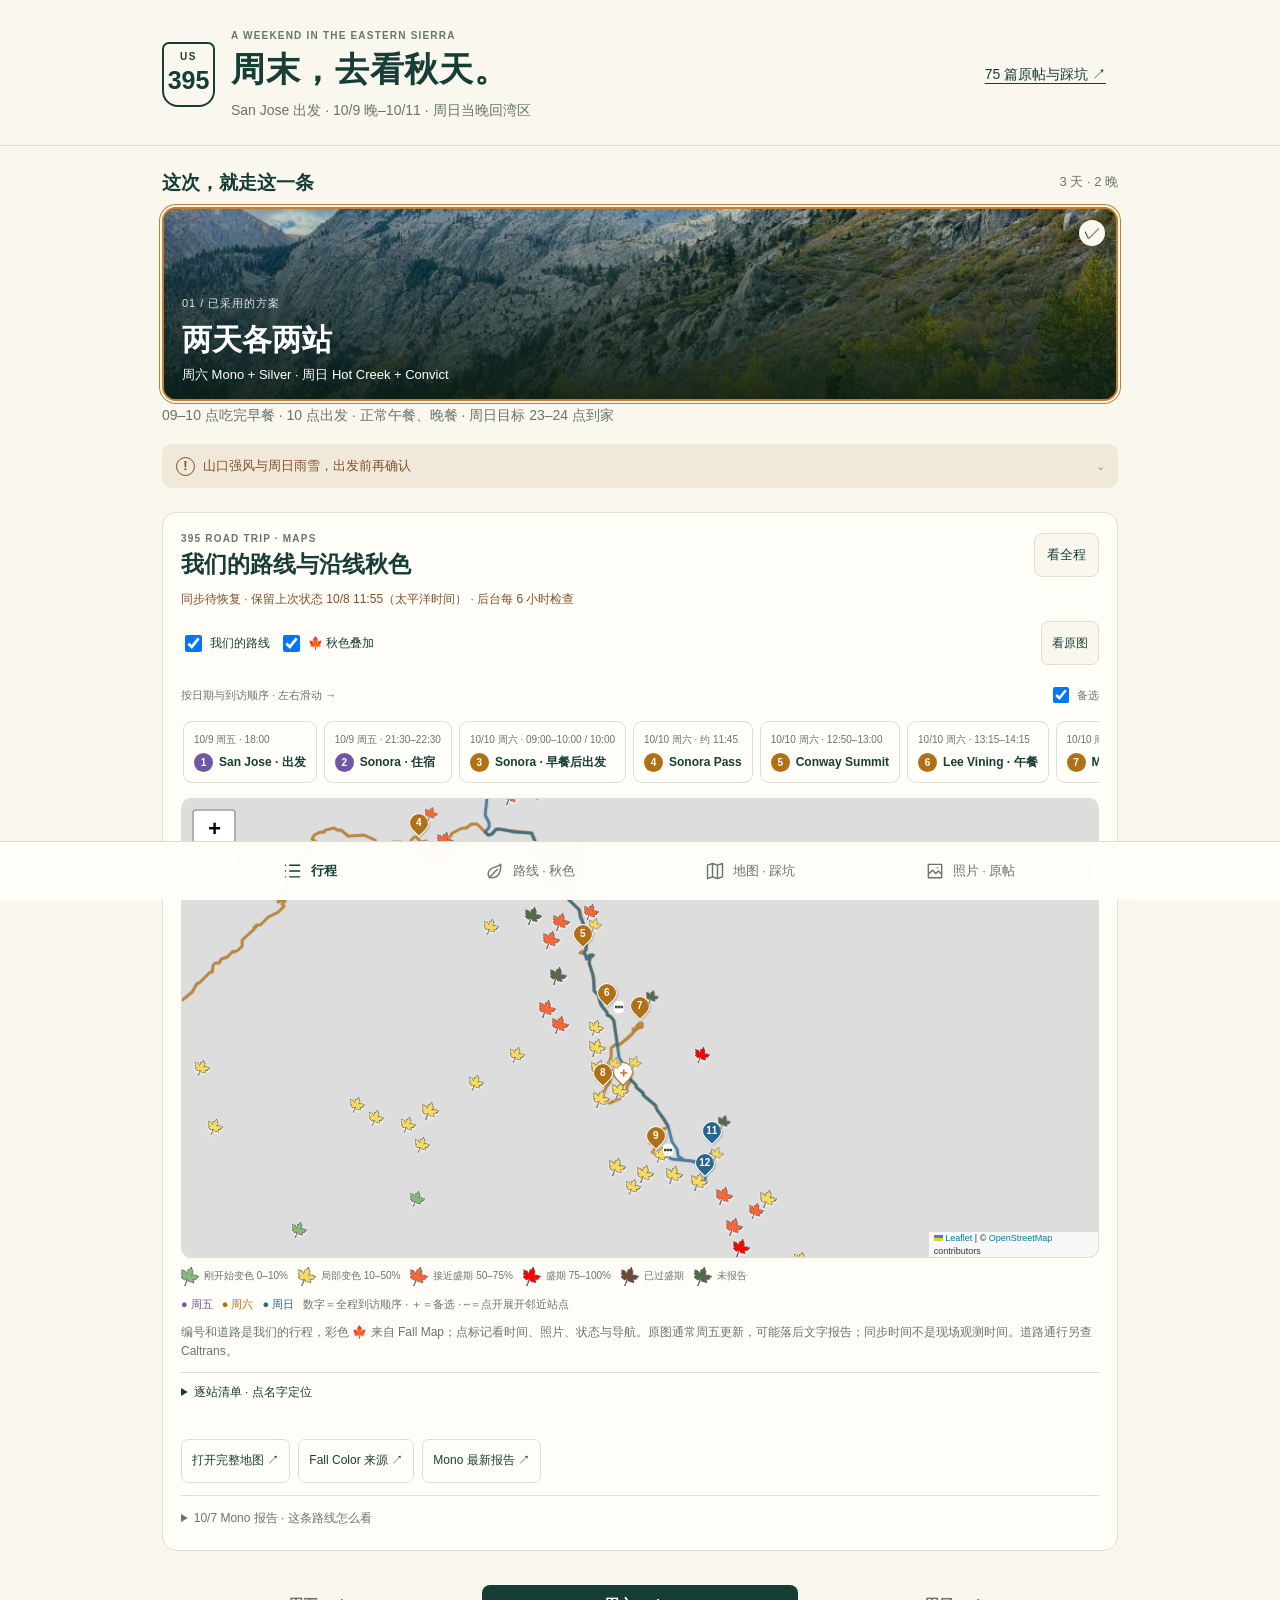
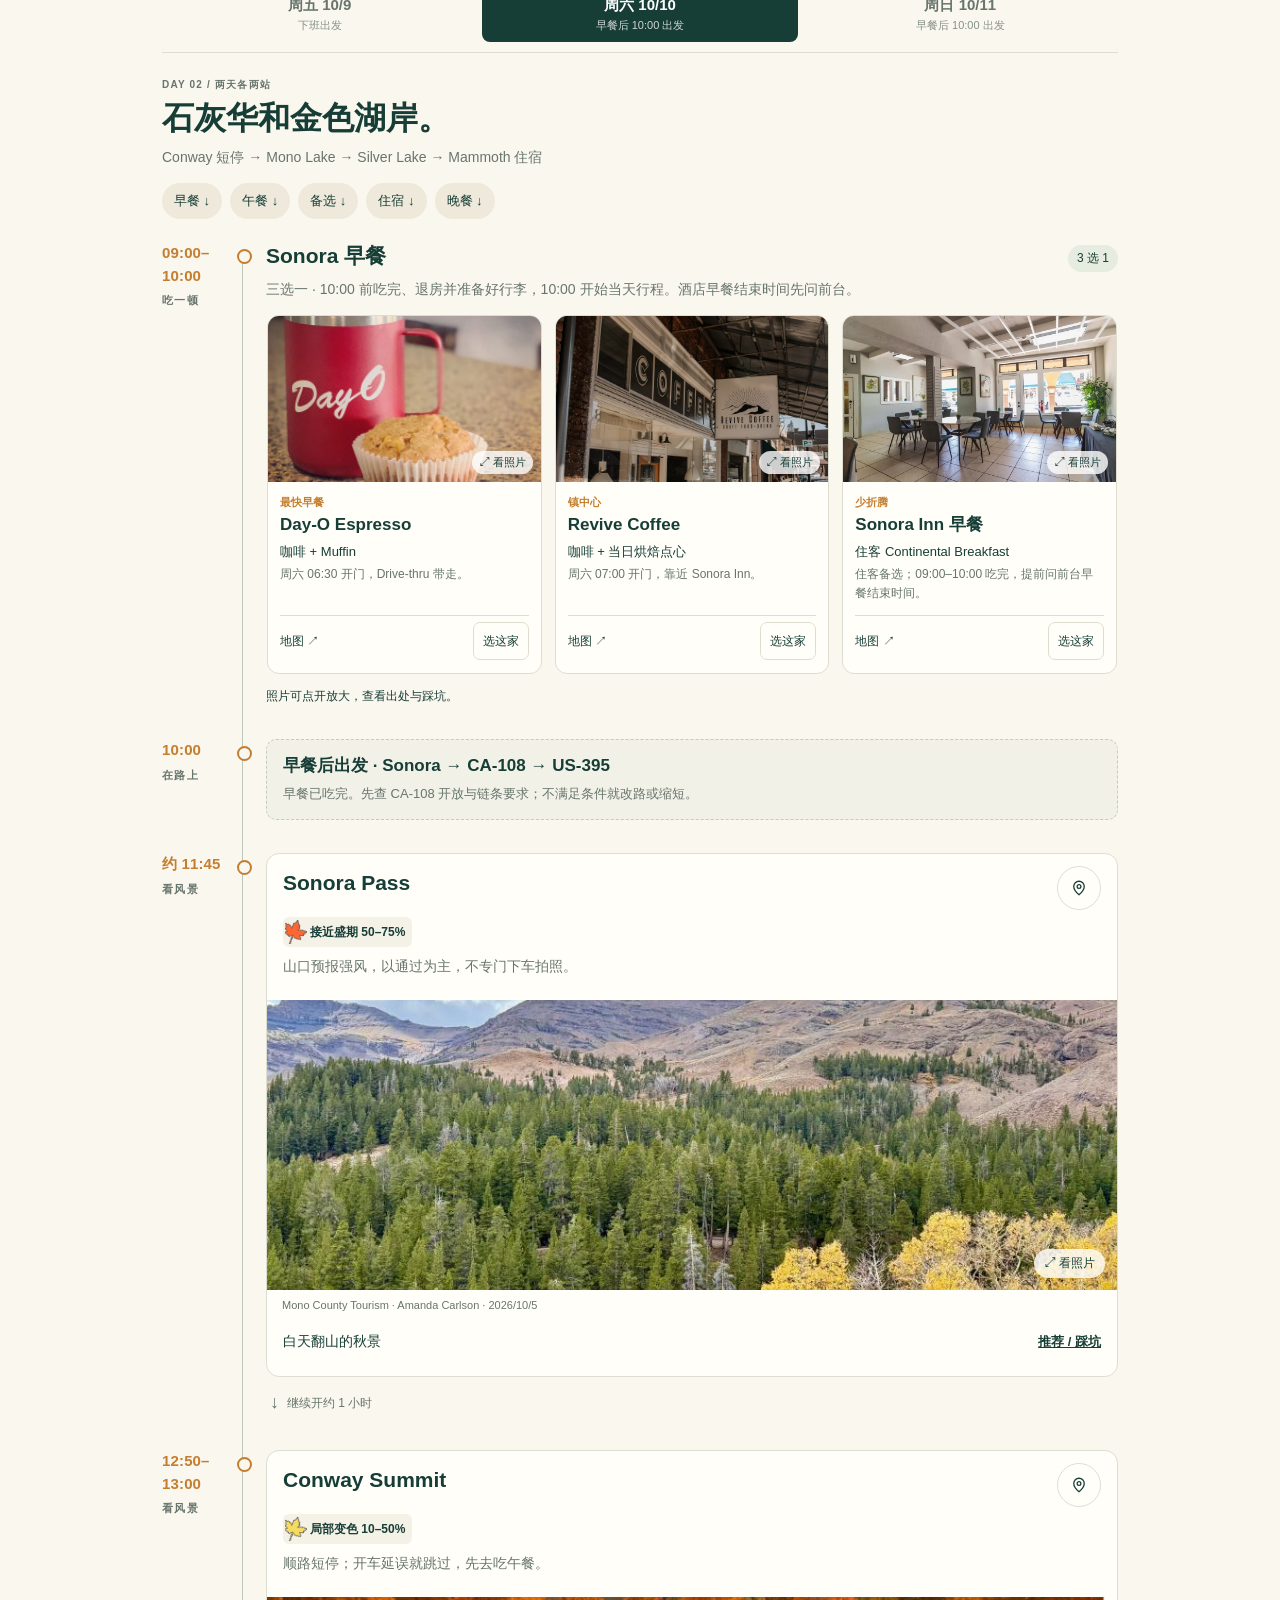
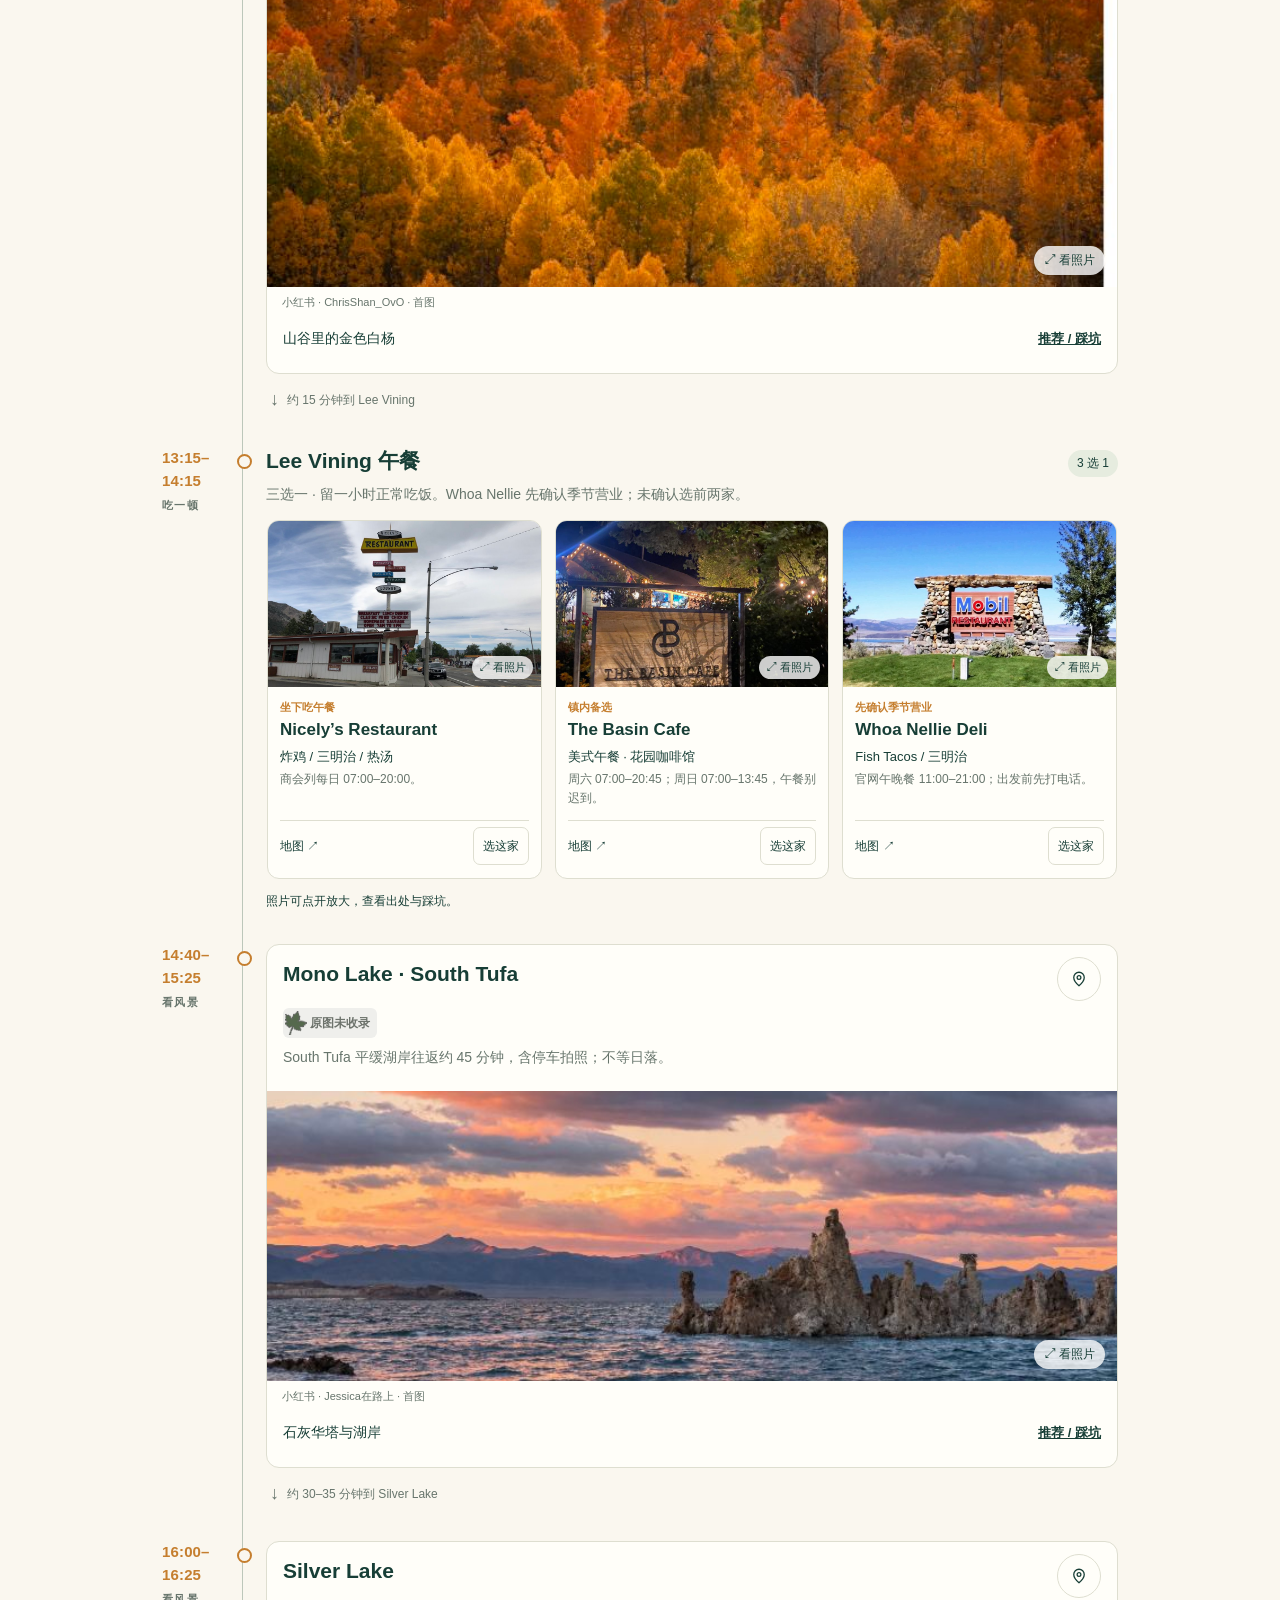
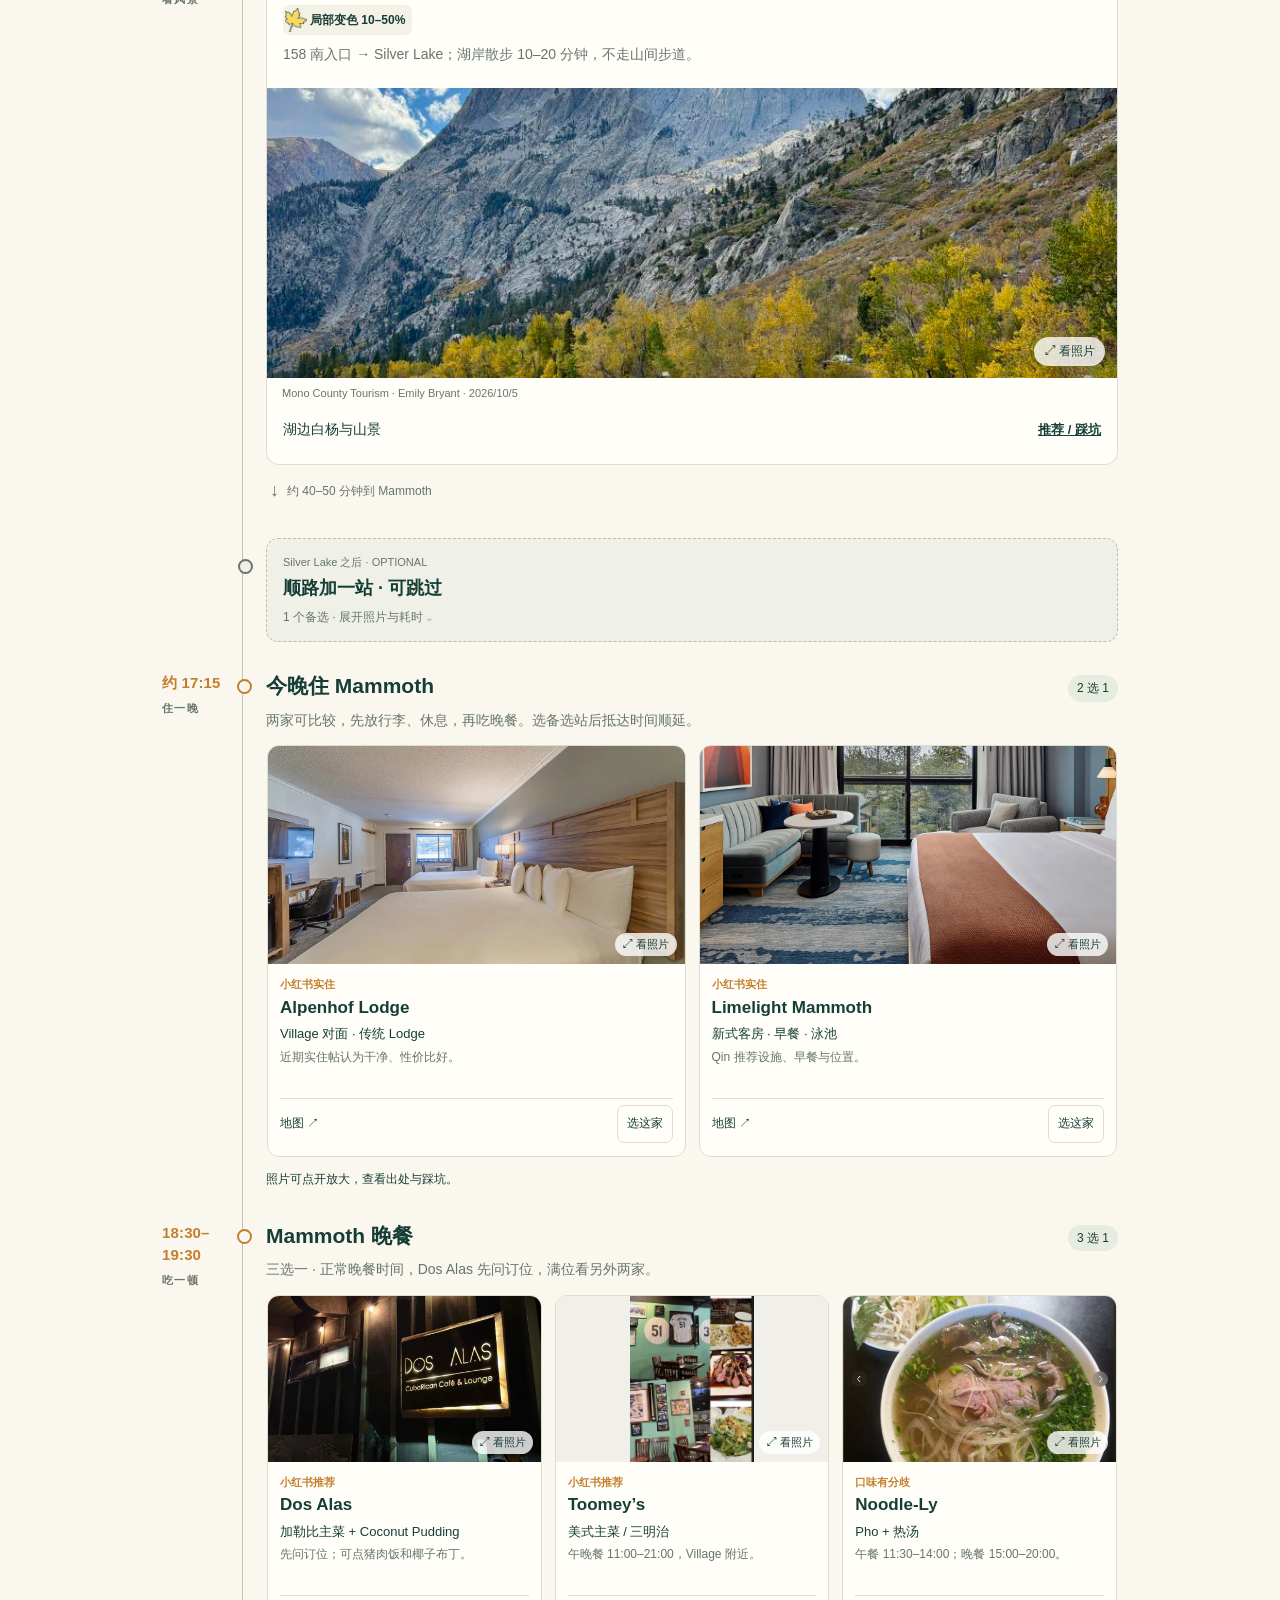
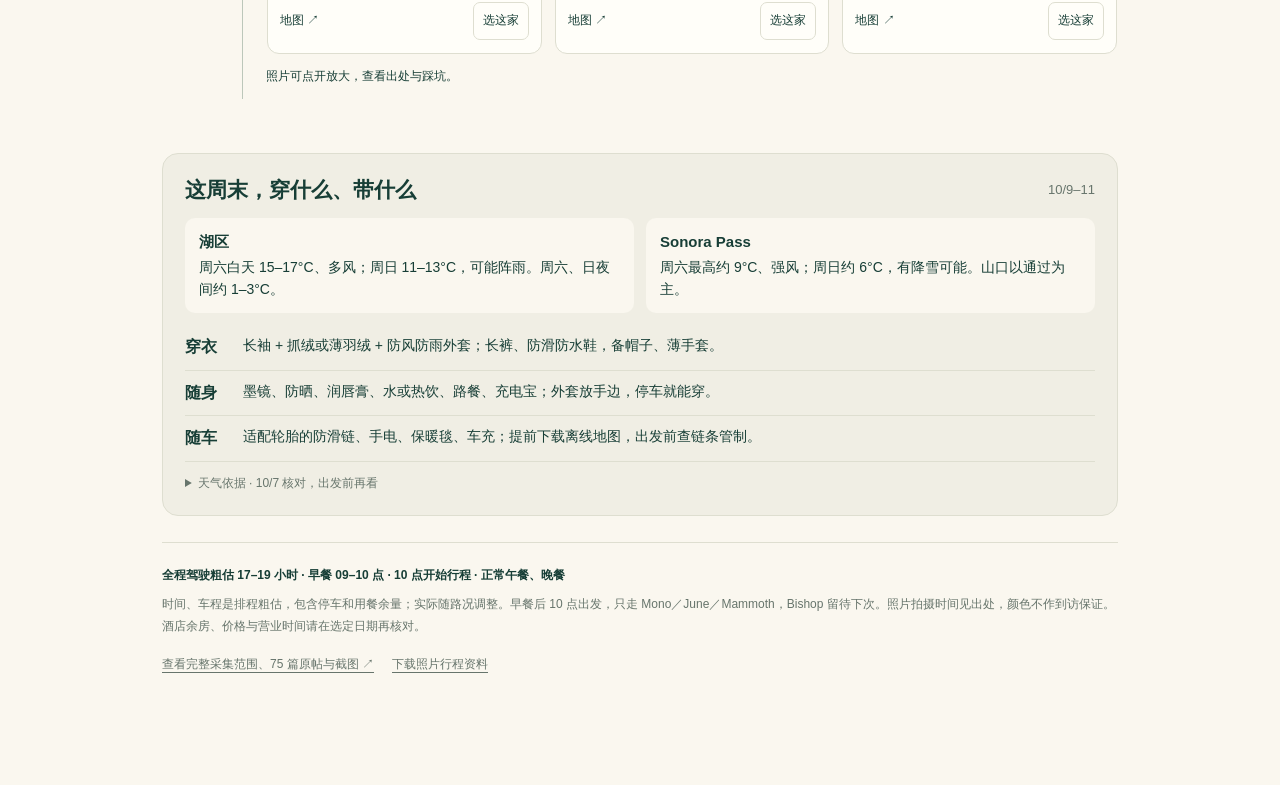
==== commit 3eac68f1: "Number itinerary visits in order and add a horizontal stop rail" ====
--- a/index.html
+++ b/index.html
@@ -8,15 +8,15 @@
   <title>395 秋日路书 · 照片行程</title>
   <link rel="stylesheet" href="vendor/leaflet/leaflet.css">
   <link rel="stylesheet" href="vendor/markercluster/MarkerCluster.css">
-  <link rel="stylesheet" href="mobile.css?v=20261008-9">
+  <link rel="stylesheet" href="mobile.css?v=20261008-10">
   <script src="vendor/leaflet/leaflet.js" defer></script>
   <script src="vendor/markercluster/leaflet.markercluster.js" defer></script>
-  <script src="guide-data.js?v=20261008-9" defer></script>
-  <script src="trip-map-data.js?v=20261008-9" defer></script>
-  <script src="fall-state.js?v=20261008-9" defer></script>
-  <script src="fall-state-ui.js?v=20261008-9" defer></script>
-  <script src="mobile.js?v=20261008-9" defer></script>
-  <script src="trip-map.js?v=20261008-9" defer></script>
+  <script src="guide-data.js?v=20261008-10" defer></script>
+  <script src="trip-map-data.js?v=20261008-10" defer></script>
+  <script src="fall-state.js?v=20261008-10" defer></script>
+  <script src="fall-state-ui.js?v=20261008-10" defer></script>
+  <script src="mobile.js?v=20261008-10" defer></script>
+  <script src="trip-map.js?v=20261008-10" defer></script>
 </head>
 <body>
   <header class="mast"><div class="container mast-inner">
@@ -35,10 +35,11 @@
       <div class="fall-heading"><div><p class="eyebrow">395 ROAD TRIP · MAPS</p><h2 id="fall-map-title">我们的路线与沿线秋色</h2></div><button id="refresh-fall-map" class="refresh-map">刷新 ↻</button></div>
       <p class="fall-note" id="fall-sync-status" role="status">正在载入 Fall Map 状态…</p><div class="overlay-controls"><label><input type="checkbox" id="show-trip-route" checked>我们的路线</label><label><input type="checkbox" id="show-fall-overlay" checked>🍁 秋色叠加</label><button data-map-view="fall" aria-pressed="false">看原图</button><button data-map-view="trip" aria-pressed="true" hidden>回叠加图</button></div>
       <div id="trip-map-panel">
-        <div class="trip-map-filters" role="group" aria-label="按天筛选地图"><button data-map-day="east" aria-pressed="true">景点区</button><button data-map-day="all" aria-pressed="false">全程</button><button data-map-day="0" aria-pressed="false">周五</button><button data-map-day="1" aria-pressed="false">周六</button><button data-map-day="2" aria-pressed="false">周日</button><label><input type="checkbox" id="show-trip-optional" checked>备选</label></div>
+        <div class="trip-rail-heading"><span>按日期与到访顺序 · 左右滑动 →</span><label><input type="checkbox" id="show-trip-optional" checked>备选</label></div>
+        <div id="trip-stop-rail" class="trip-stop-rail" role="group" aria-label="按日期和景点顺序选择行程站点"></div>
         <div id="trip-map" role="region" aria-label="我们的三天行程地图"></div>
         <div id="overlay-fall-legend" class="fall-legend"></div>
-        <div class="trip-map-legend"><span class="trip-friday">● 周五</span><span class="trip-saturday">● 周六</span><span class="trip-sunday">● 周日</span><span>数字＝当天顺序 · ＋＝备选 · 聚合数字＝点开放大</span></div>
+        <div class="trip-map-legend"><span class="trip-friday">● 周五</span><span class="trip-saturday">● 周六</span><span class="trip-sunday">● 周日</span><span>数字＝全程到访顺序 · ＋＝备选 · ⋯＝点开展开邻近站点</span></div>
         <p class="fall-note">编号和道路是我们的行程，彩色 🍁 来自 Fall Map；点标记看时间、照片、状态与导航。原图通常周五更新，可能落后文字报告；同步时间不是现场观测时间。道路通行另查 Caltrans。</p>
         <details class="trip-stop-list"><summary>逐站清单 · 点名字定位</summary><div id="trip-stop-buttons"></div></details>
       </div>
--- a/mobile.css
+++ b/mobile.css
@@ -20,3 +20,6 @@
 .trip-cluster{background:none;border:0}.trip-cluster span{display:flex;align-items:center;justify-content:center;width:24px;height:24px;margin:1px;border:1.5px solid white;border-radius:7px;background:#183e37;color:white;font:700 9px var(--sans);box-shadow:0 1px 2px #0003}.leaflet-popup-pane{z-index:800}.leaflet-popup .leaflet-popup-close-button{min-width:30px;min-height:30px;font-size:22px}#trip-map .leaflet-control-zoom{margin-top:10px;margin-left:10px}
 
 .overlay-controls{display:flex;align-items:center;flex-wrap:wrap;gap:9px;margin:12px 0;font-size:12px}.overlay-controls label{display:flex;gap:5px;align-items:center;min-height:44px}.overlay-controls input{width:17px;height:17px}.overlay-controls button{padding:5px 10px;border:1px solid var(--line);border-radius:7px;background:var(--paper);font-size:12px;margin-left:auto}.fall-badge{display:inline-flex;align-items:center;gap:3px;font-size:12px;font-weight:650;line-height:1.4;padding:3px 7px 3px 2px;border-radius:6px;background:#f4f1e7;margin:7px 0 4px;color:var(--ink);max-width:100%}.fall-badge img{width:22px;height:24px;object-fit:contain;flex:none}.fall-unknown{color:#6d736c;background:#efefec}.fall-badge-meta{font-size:11px!important;color:var(--muted);margin:3px 0 14px!important}.fall-badge-meta a{min-height:30px;display:inline-flex;align-items:center}.fall-legend img{width:18px;height:20px;object-fit:contain}.trip-marker>span{position:absolute}.trip-marker .trip-fall-leaf{position:absolute;right:-5px;top:-4px;width:12px;height:14px;max-width:none;pointer-events:none;filter:drop-shadow(0 1px 1px white)}.source-fall-marker{background:none;border:0}.source-fall-marker img{width:14px;height:16px;margin:3px;filter:drop-shadow(0 1px 1px #fff)}.fall-cluster{background:none;border:0}.fall-cluster img{width:16px;height:18px;margin:3px 0;filter:drop-shadow(0 1px 1px white)}.fall-cluster small{position:absolute;right:0;bottom:0;min-width:12px;padding:1px 2px;background:white;border-radius:5px;color:#3e4b40;font:700 9px/1.2 var(--sans);box-shadow:0 1px 2px #0002}.trip-stop-list .fall-badge{font-size:10px;padding:2px;display:flex}.trip-stop-list .fall-badge img{width:17px;height:19px}.sync-warning{color:var(--warn)!important}#overlay-fall-legend{gap:6px 10px;font-size:10px;margin:8px 0}.trip-popup .fall-badge{font-size:11px}.trip-popup .fall-badge-meta{font-size:10px!important}@media(max-width:350px){.overlay-controls{gap:5px;font-size:11px}.overlay-controls button{font-size:11px;padding:4px 7px}.fall-badge{font-size:11px}}
+
+/* Chronological itinerary rail; marker numbers only identify actual visits. */
+.trip-rail-heading{display:flex;align-items:center;justify-content:space-between;gap:10px;font-size:11px;color:var(--muted);margin:8px 0 4px}.trip-rail-heading label{display:flex;align-items:center;gap:5px;min-height:36px;white-space:nowrap}.trip-rail-heading input{width:16px;height:16px}.trip-stop-rail{display:flex;gap:7px;overflow-x:auto;overscroll-behavior-x:contain;scroll-snap-type:x proximity;-webkit-overflow-scrolling:touch;padding:4px 2px 10px;margin:0 0 5px;scrollbar-width:thin}.trip-stop-rail button{flex:0 0 auto;max-width:280px;border:1px solid var(--line);border-radius:9px;background:var(--white);padding:8px 10px;text-align:left;scroll-snap-align:center;min-height:62px;white-space:nowrap}.trip-stop-rail small{display:block;font-size:10px;color:var(--muted);margin-bottom:5px}.trip-stop-rail strong{display:flex;align-items:center;gap:6px;font-size:12px;font-weight:650}.trip-stop-rail strong span{display:flex;align-items:center;justify-content:center;min-width:19px;height:19px;border-radius:50%;background:var(--trip-color);color:white;font-size:10px}.trip-stop-rail button[aria-pressed=true]{border-color:var(--trip-color);background:#f1f5ef;box-shadow:0 0 0 1px var(--trip-color)}.trip-nearby i{position:absolute;right:-3px;bottom:0;font:700 15px/12px var(--sans);background:white;border-radius:4px;color:#344d40;padding:0 1px}.trip-marker.selected>span{box-shadow:0 0 0 2px #fff,0 0 0 4px #183e3750}.fall-cluster small{display:none}
